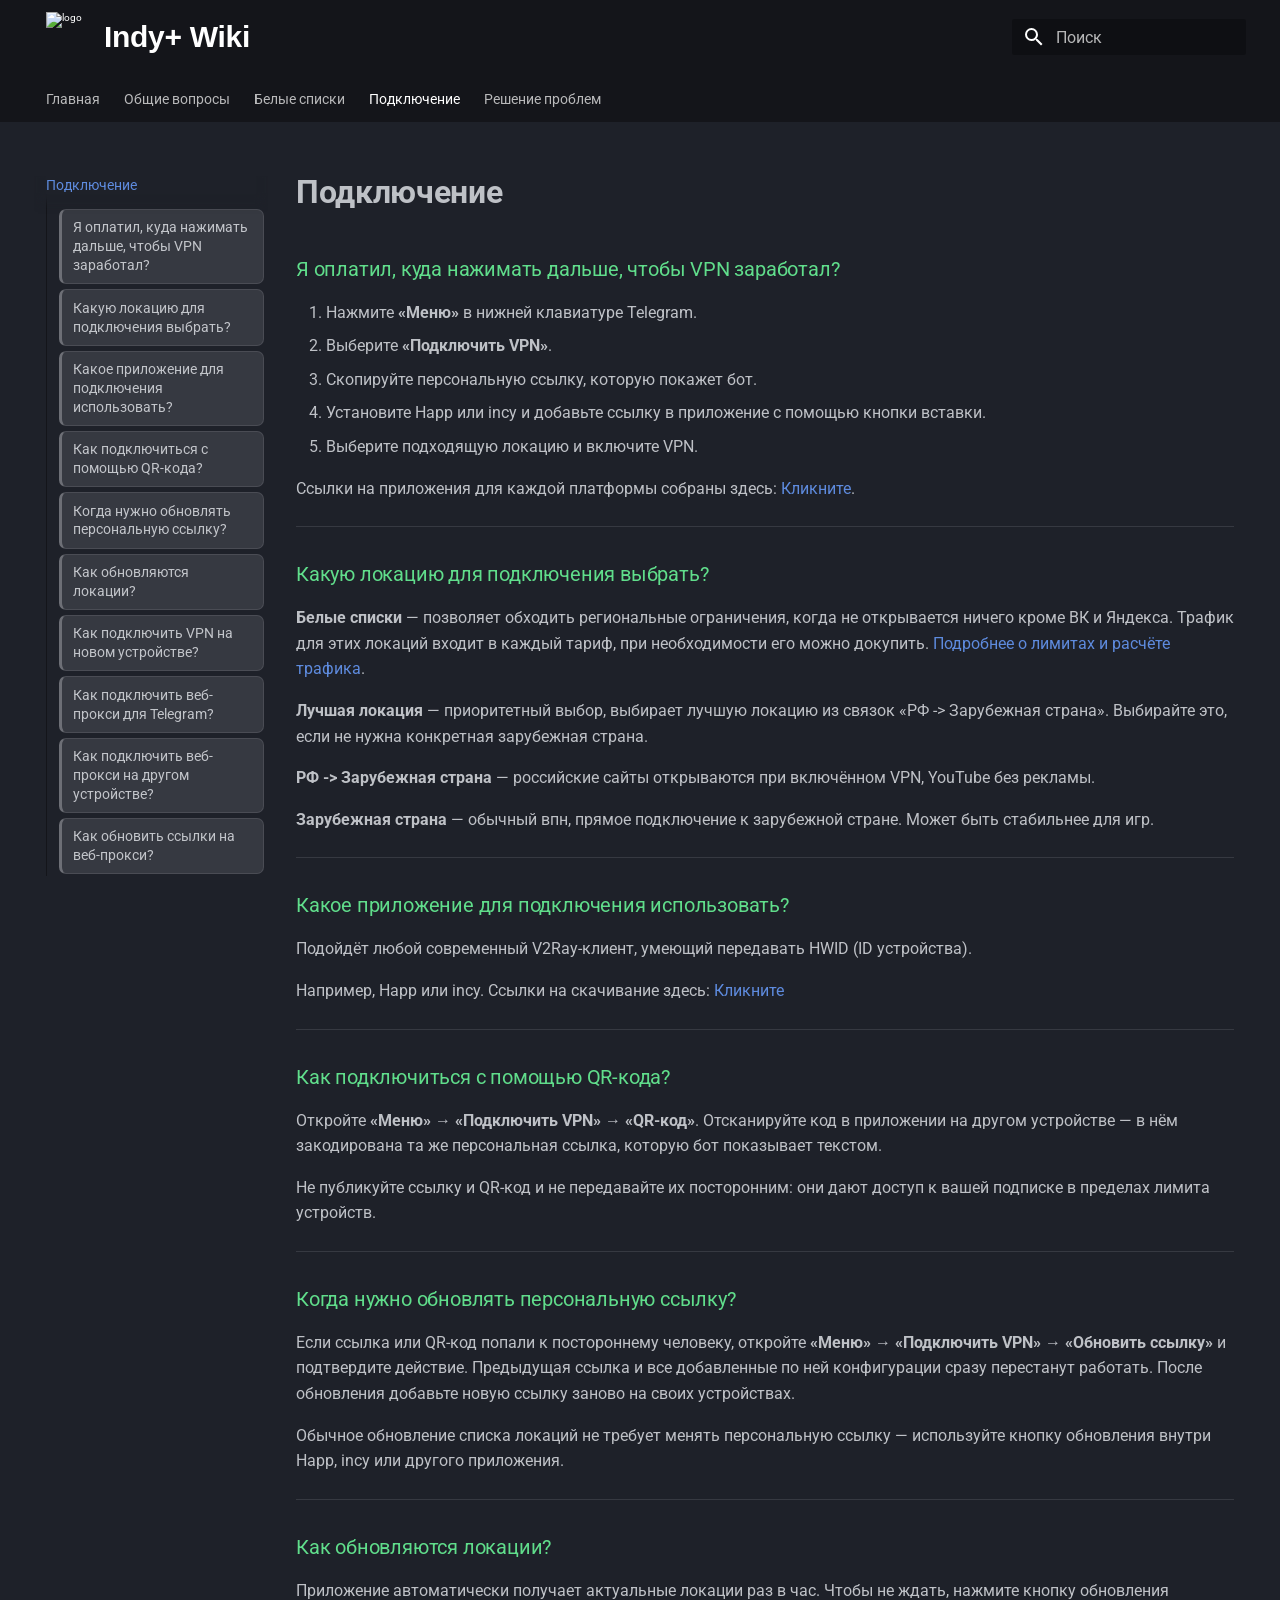
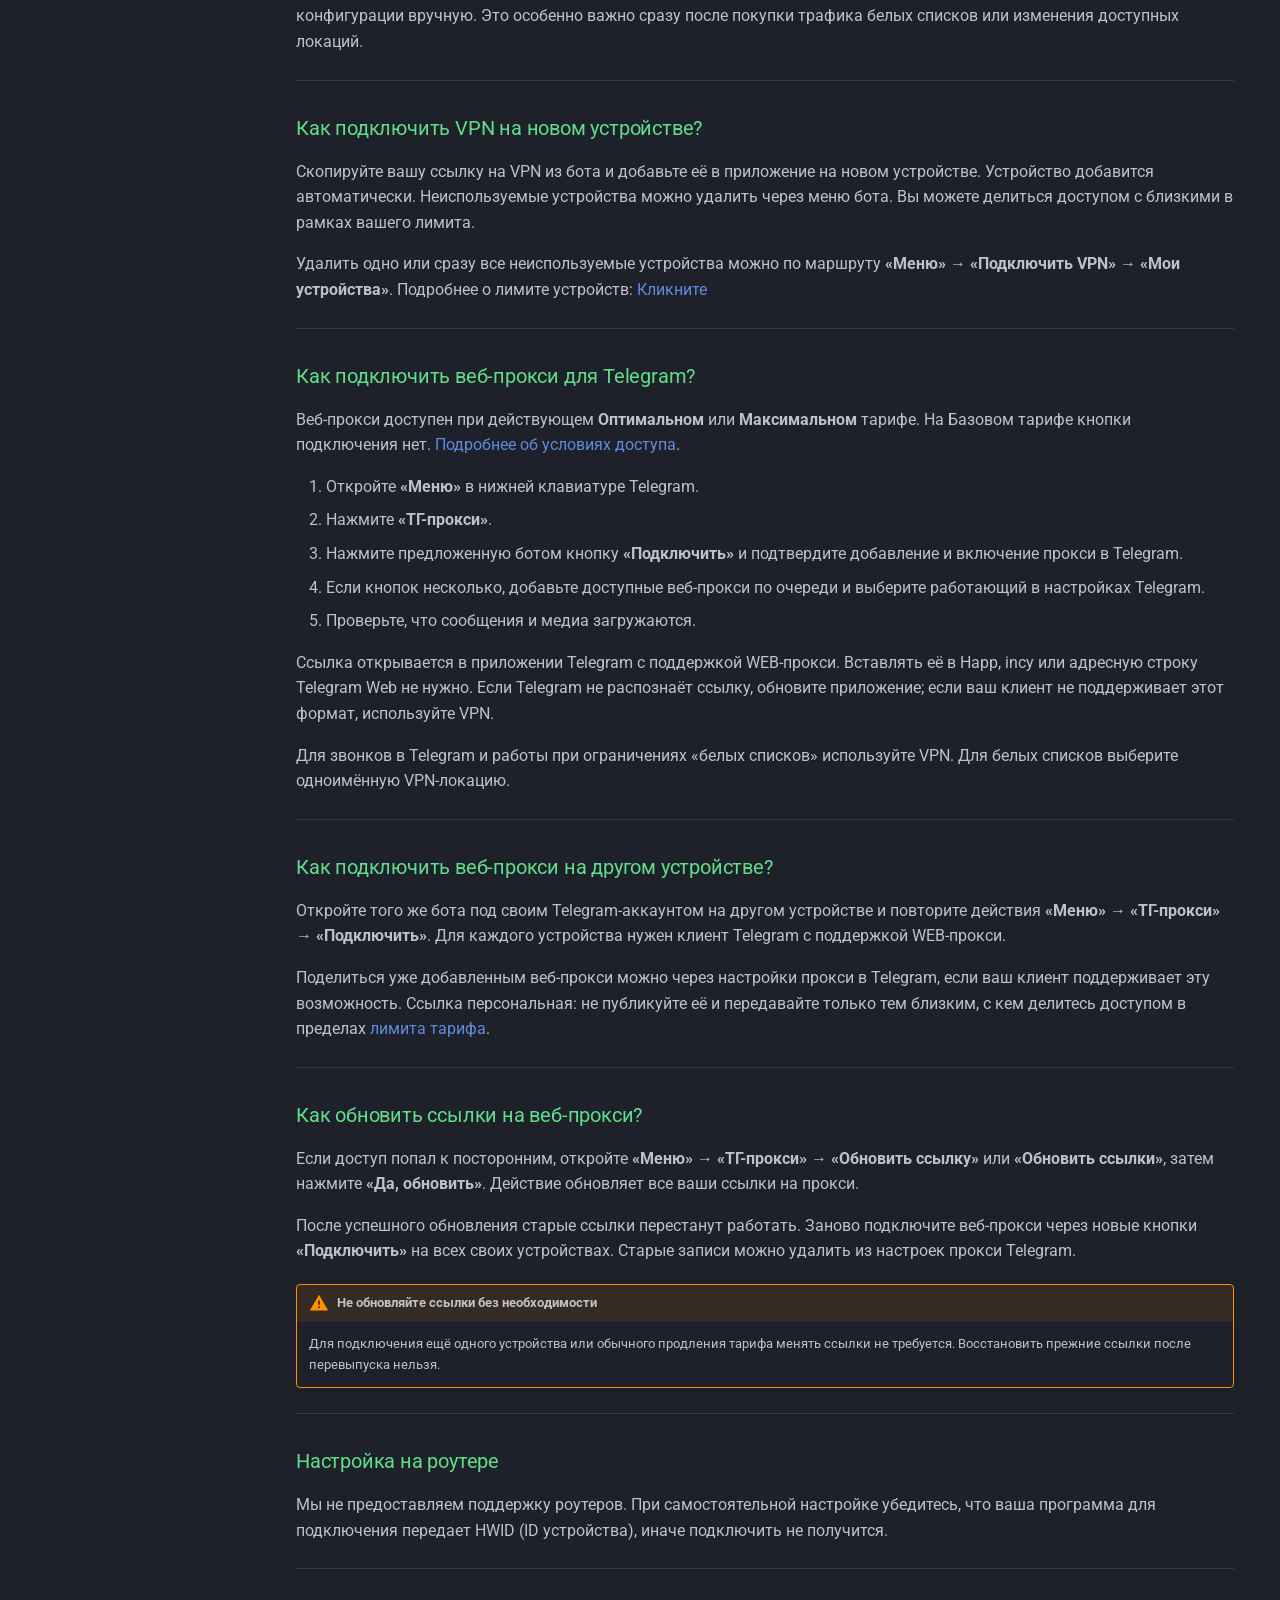
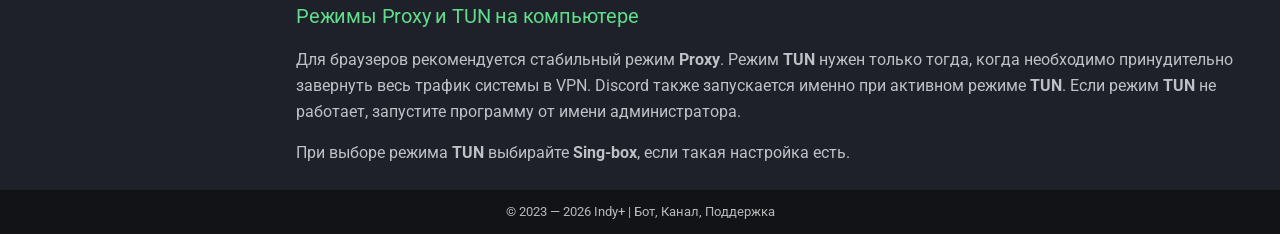
==== connection/index.html @ 73c5e860 "Deployed 74b7bd9 with MkDocs version: 1.6.1" ====
<!DOCTYPE html><html lang="ru" class="no-js"><head>
    
      <meta charset="utf-8">
      <meta name="viewport" content="width=device-width,initial-scale=1">
      
        <meta name="description" content="База знаний">
      
      
      
        <link rel="canonical" href="https://wiki.indy-plus.com/connection/">
      
      
        <link rel="prev" href="../whitelist/">
      
      
        <link rel="next" href="../troubleshooting/">
      
      
        
      
      
      <link rel="icon" href="https://cdn.jsdelivr.net/gh/IndyPlusService/assets@main/indy_logo.svg">
      <meta name="generator" content="mkdocs-1.6.1, mkdocs-material-9.7.7">
    
    
      
        <title>Подключение - Indy+ Wiki</title>
      
    
    
      <link rel="stylesheet" href="../assets/stylesheets/main.ec1eaa64.min.css">
      
        
        <link rel="stylesheet" href="../assets/stylesheets/palette.ab4e12ef.min.css">
      
      


    
    
      
    
    
      
        
        
        <link rel="preconnect" href="https://fonts.gstatic.com" crossorigin="">
        <link rel="stylesheet" href="https://fonts.googleapis.com/css?family=Roboto:300,300i,400,400i,700,700i%7CRoboto+Mono:400,400i,700,700i&amp;display=fallback">
        <style>:root{--md-text-font:"Roboto";--md-code-font:"Roboto Mono"}</style>
      
    
    
      <link rel="stylesheet" href="../stylesheets/extra.css">
    
    <script>__md_scope=new URL("..",location),__md_hash=e=>[...e].reduce(((e,_)=>(e<<5)-e+_.charCodeAt(0)),0),__md_get=(e,_=localStorage,t=__md_scope)=>JSON.parse(_.getItem(t.pathname+"."+e)),__md_set=(e,_,t=localStorage,a=__md_scope)=>{try{t.setItem(a.pathname+"."+e,JSON.stringify(_))}catch(e){}}</script>
    
      

    
    
  <link href="../assets/stylesheets/glightbox.min.css" rel="stylesheet"><script src="../assets/javascripts/glightbox.min.js"></script><style id="glightbox-style">
            html.glightbox-open { overflow: initial; height: 100%; }
            .gslide-title { margin-top: 0px; user-select: text; }
            .gslide-desc { color: #666; user-select: text; }
            .gslide-image img { background: white; }
            .gscrollbar-fixer { padding-right: 15px; }
            .gdesc-inner { font-size: 0.75rem; }
            body[data-md-color-scheme="slate"] .gdesc-inner { background: var(--md-default-bg-color); }
            body[data-md-color-scheme="slate"] .gslide-title { color: var(--md-default-fg-color); }
            body[data-md-color-scheme="slate"] .gslide-desc { color: var(--md-default-fg-color); }
        </style></head>
  
  
    
    
    
    
    
    <body dir="ltr" data-md-color-scheme="slate" data-md-color-primary="black" data-md-color-accent="deep-purple">
  
    
    <input class="md-toggle" data-md-toggle="drawer" type="checkbox" id="__drawer" autocomplete="off">
    <input class="md-toggle" data-md-toggle="search" type="checkbox" id="__search" autocomplete="off">
    <label class="md-overlay" for="__drawer"></label>
    <div data-md-component="skip">
      
        
        <a href="#_1" class="md-skip">
          Перейти к содержанию
        </a>
      
    </div>
    <div data-md-component="announce">
      
    </div>
    
    
      

<header class="md-header" data-md-component="header">
  <nav class="md-header__inner md-grid" aria-label="Верхний колонтитул">
    <a href=".." title="Indy+ Wiki" class="md-header__button md-logo" aria-label="Indy+ Wiki" data-md-component="logo">
      
  <img src="https://cdn.jsdelivr.net/gh/IndyPlusService/assets@main/indy_logo.svg" alt="logo">

    </a>
    <label class="md-header__button md-icon" for="__drawer">
      
      <svg xmlns="http://www.w3.org/2000/svg" viewBox="0 0 24 24"><path d="M3 6h18v2H3zm0 5h18v2H3zm0 5h18v2H3z"></path></svg>
    </label>
    <div class="md-header__title" data-md-component="header-title">
      <div class="md-header__ellipsis">
        <div class="md-header__topic">
          <span class="md-ellipsis">
            Indy+ Wiki
          </span>
        </div>
        <div class="md-header__topic" data-md-component="header-topic">
          <span class="md-ellipsis">
            
              Подключение
            
          </span>
        </div>
      </div>
    </div>
    
      
    
    
    
    
      
      
        <label class="md-header__button md-icon" for="__search">
          
          <svg xmlns="http://www.w3.org/2000/svg" viewBox="0 0 24 24"><path d="M9.5 3A6.5 6.5 0 0 1 16 9.5c0 1.61-.59 3.09-1.56 4.23l.27.27h.79l5 5-1.5 1.5-5-5v-.79l-.27-.27A6.52 6.52 0 0 1 9.5 16 6.5 6.5 0 0 1 3 9.5 6.5 6.5 0 0 1 9.5 3m0 2C7 5 5 7 5 9.5S7 14 9.5 14 14 12 14 9.5 12 5 9.5 5"></path></svg>
        </label>
        <div class="md-search" data-md-component="search" role="dialog">
  <label class="md-search__overlay" for="__search"></label>
  <div class="md-search__inner" role="search">
    <form class="md-search__form" name="search">
      <input type="text" class="md-search__input" name="query" aria-label="Поиск" placeholder="Поиск" autocapitalize="off" autocorrect="off" autocomplete="off" spellcheck="false" data-md-component="search-query" required="">
      <label class="md-search__icon md-icon" for="__search">
        
        <svg xmlns="http://www.w3.org/2000/svg" viewBox="0 0 24 24"><path d="M9.5 3A6.5 6.5 0 0 1 16 9.5c0 1.61-.59 3.09-1.56 4.23l.27.27h.79l5 5-1.5 1.5-5-5v-.79l-.27-.27A6.52 6.52 0 0 1 9.5 16 6.5 6.5 0 0 1 3 9.5 6.5 6.5 0 0 1 9.5 3m0 2C7 5 5 7 5 9.5S7 14 9.5 14 14 12 14 9.5 12 5 9.5 5"></path></svg>
        
        <svg xmlns="http://www.w3.org/2000/svg" viewBox="0 0 24 24"><path d="M20 11v2H8l5.5 5.5-1.42 1.42L4.16 12l7.92-7.92L13.5 5.5 8 11z"></path></svg>
      </label>
      <nav class="md-search__options" aria-label="Поиск">
        
        <button type="reset" class="md-search__icon md-icon" title="Очистить" aria-label="Очистить" tabindex="-1">
          
          <svg xmlns="http://www.w3.org/2000/svg" viewBox="0 0 24 24"><path d="M19 6.41 17.59 5 12 10.59 6.41 5 5 6.41 10.59 12 5 17.59 6.41 19 12 13.41 17.59 19 19 17.59 13.41 12z"></path></svg>
        </button>
      </nav>
      
        <div class="md-search__suggest" data-md-component="search-suggest"></div>
      
    </form>
    <div class="md-search__output">
      <div class="md-search__scrollwrap" tabindex="0" data-md-scrollfix="">
        <div class="md-search-result" data-md-component="search-result">
          <div class="md-search-result__meta">
            Инициализация поиска
          </div>
          <ol class="md-search-result__list" role="presentation"></ol>
        </div>
      </div>
    </div>
  </div>
</div>
      
    
    
  </nav>
  
</header>
    
    <div class="md-container" data-md-component="container">
      
      
        
          
            
<nav class="md-tabs" aria-label="Вкладки" data-md-component="tabs">
  <div class="md-grid">
    <ul class="md-tabs__list">
      
        
  
  
  
  
    <li class="md-tabs__item">
      <a href=".." class="md-tabs__link">
        
  
  
    
  
  Главная

      </a>
    </li>
  

      
        
  
  
  
  
    <li class="md-tabs__item">
      <a href="../general/" class="md-tabs__link">
        
  
  
    
  
  Общие вопросы

      </a>
    </li>
  

      
        
  
  
  
  
    <li class="md-tabs__item">
      <a href="../whitelist/" class="md-tabs__link">
        
  
  
    
  
  Белые списки

      </a>
    </li>
  

      
        
  
  
  
    
  
  
    <li class="md-tabs__item md-tabs__item--active">
      <a href="./" class="md-tabs__link">
        
  
  
    
  
  Подключение

      </a>
    </li>
  

      
        
  
  
  
  
    <li class="md-tabs__item">
      <a href="../troubleshooting/" class="md-tabs__link">
        
  
  
    
  
  Решение проблем

      </a>
    </li>
  

      
    </ul>
  </div>
</nav>
          
        
      
      <main class="md-main" data-md-component="main">
        <div class="md-main__inner md-grid">
          
            
              
              <div class="md-sidebar md-sidebar--primary" data-md-component="sidebar" data-md-type="navigation">
                <div class="md-sidebar__scrollwrap">
                  <div class="md-sidebar__inner">
                    


  


  

<nav class="md-nav md-nav--primary md-nav--lifted md-nav--integrated" aria-label="Навигация" data-md-level="0">
  <label class="md-nav__title" for="__drawer">
    <a href=".." title="Indy+ Wiki" class="md-nav__button md-logo" aria-label="Indy+ Wiki" data-md-component="logo">
      
  <img src="https://cdn.jsdelivr.net/gh/IndyPlusService/assets@main/indy_logo.svg" alt="logo">

    </a>
    Indy+ Wiki
  </label>
  
  <ul class="md-nav__list" data-md-scrollfix="">
    
      
      
  
  
  
  
    <li class="md-nav__item">
      <a href=".." class="md-nav__link">
        
  
  
  <span class="md-ellipsis">
    
  
    Главная
  

    
  </span>
  
  

      </a>
    </li>
  

    
      
      
  
  
  
  
    <li class="md-nav__item">
      <a href="../general/" class="md-nav__link">
        
  
  
  <span class="md-ellipsis">
    
  
    Общие вопросы
  

    
  </span>
  
  

      </a>
    </li>
  

    
      
      
  
  
  
  
    <li class="md-nav__item">
      <a href="../whitelist/" class="md-nav__link">
        
  
  
  <span class="md-ellipsis">
    
  
    Белые списки
  

    
  </span>
  
  

      </a>
    </li>
  

    
      
      
  
  
    
  
  
  
    <li class="md-nav__item md-nav__item--active">
      
      <input class="md-nav__toggle md-toggle" type="checkbox" id="__toc">
      
      
        
      
      
        <label class="md-nav__link md-nav__link--active" for="__toc">
          
  
  
  <span class="md-ellipsis">
    
  
    Подключение
  

    
  </span>
  
  

          <span class="md-nav__icon md-icon"></span>
        </label>
      
      <a href="./" class="md-nav__link md-nav__link--active">
        
  
  
  <span class="md-ellipsis">
    
  
    Подключение
  

    
  </span>
  
  

      </a>
      
        

<nav class="md-nav md-nav--secondary" aria-label="Содержание">
  
  
  
    
  
  
    <label class="md-nav__title" for="__toc">
      <span class="md-nav__icon md-icon"></span>
      Содержание
    </label>
    <ul class="md-nav__list" data-md-component="toc" data-md-scrollfix="">
      
        <li class="md-nav__item">
  <a href="#first-connection" class="md-nav__link">
    <span class="md-ellipsis">
      
        Я оплатил, куда нажимать дальше, чтобы VPN заработал?
      
    </span>
  </a>
  
</li>
      
        <li class="md-nav__item">
  <a href="#_2" class="md-nav__link">
    <span class="md-ellipsis">
      
        Какую локацию для подключения выбрать?
      
    </span>
  </a>
  
</li>
      
        <li class="md-nav__item">
  <a href="#_3" class="md-nav__link">
    <span class="md-ellipsis">
      
        Какое приложение для подключения использовать?
      
    </span>
  </a>
  
</li>
      
        <li class="md-nav__item">
  <a href="#qr-" class="md-nav__link">
    <span class="md-ellipsis">
      
        Как подключиться с помощью QR-кода?
      
    </span>
  </a>
  
</li>
      
        <li class="md-nav__item">
  <a href="#_4" class="md-nav__link">
    <span class="md-ellipsis">
      
        Когда нужно обновлять персональную ссылку?
      
    </span>
  </a>
  
</li>
      
        <li class="md-nav__item">
  <a href="#_5" class="md-nav__link">
    <span class="md-ellipsis">
      
        Как обновляются локации?
      
    </span>
  </a>
  
</li>
      
        <li class="md-nav__item">
  <a href="#vpn" class="md-nav__link">
    <span class="md-ellipsis">
      
        Как подключить VPN на новом устройстве?
      
    </span>
  </a>
  
</li>
      
        <li class="md-nav__item">
  <a href="#telegram-web-proxy" class="md-nav__link">
    <span class="md-ellipsis">
      
        Как подключить веб-прокси для Telegram?
      
    </span>
  </a>
  
</li>
      
        <li class="md-nav__item">
  <a href="#share-tg-proxy" class="md-nav__link">
    <span class="md-ellipsis">
      
        Как подключить веб-прокси на другом устройстве?
      
    </span>
  </a>
  
</li>
      
        <li class="md-nav__item">
  <a href="#web-proxy-link-update" class="md-nav__link">
    <span class="md-ellipsis">
      
        Как обновить ссылки на веб-прокси?
      
    </span>
  </a>
  
</li>
      
        <li class="md-nav__item">
  <a href="#_6" class="md-nav__link">
    <span class="md-ellipsis">
      
        Настройка на роутере
      
    </span>
  </a>
  
</li>
      
        <li class="md-nav__item">
  <a href="#proxy-tun" class="md-nav__link">
    <span class="md-ellipsis">
      
        Режимы Proxy и TUN на компьютере
      
    </span>
  </a>
  
</li>
      
    </ul>
  
</nav>
      
    </li>
  

    
      
      
  
  
  
  
    <li class="md-nav__item">
      <a href="../troubleshooting/" class="md-nav__link">
        
  
  
  <span class="md-ellipsis">
    
  
    Решение проблем
  

    
  </span>
  
  

      </a>
    </li>
  

    
  </ul>
</nav>
                  </div>
                </div>
              </div>
            
            
          
          
            <div class="md-content" data-md-component="content">
              
              <article class="md-content__inner md-typeset">
                
                  



<style>
  .md-typeset h3 {
      color: #60dd8b !important;
  }
</style>

<h1 id="_1">Подключение</h1>
<h3 id="first-connection">Я оплатил, куда нажимать дальше, чтобы VPN заработал?</h3>
<ol>
<li>Нажмите <strong>«Меню»</strong> в нижней клавиатуре Telegram.</li>
<li>Выберите <strong>«Подключить VPN»</strong>.</li>
<li>Скопируйте персональную ссылку, которую покажет бот.</li>
<li>Установите Happ или incy и добавьте ссылку в приложение с помощью кнопки вставки.</li>
<li>Выберите подходящую локацию и включите VPN.</li>
</ol>
<p>Ссылки на приложения для каждой платформы собраны здесь: <a href="../general/#apps">Кликните</a>.</p>
<hr>
<h3 id="_2">Какую локацию для подключения выбрать?</h3>
<p><strong>Белые списки</strong> — позволяет обходить региональные ограничения, когда не открывается ничего кроме ВК и Яндекса. Трафик для этих локаций входит в каждый тариф, при необходимости его можно докупить. <a href="../whitelist/">Подробнее о лимитах и расчёте трафика</a>.</p>
<p><strong>Лучшая локация</strong> — приоритетный выбор, выбирает лучшую локацию из связок «РФ -&gt; Зарубежная страна». Выбирайте это, если не нужна конкретная зарубежная страна.</p>
<p><strong>РФ -&gt; Зарубежная страна</strong> — российские сайты открываются при включённом VPN, YouTube без рекламы.</p>
<p><strong>Зарубежная страна</strong> — обычный впн, прямое подключение к зарубежной стране. Может быть стабильнее для игр.</p>
<hr>
<h3 id="_3">Какое приложение для подключения использовать?</h3>
<p>Подойдёт любой современный V2Ray-клиент, умеющий передавать HWID (ID устройства).</p>
<p>Например, Happ или incy. Ссылки на скачивание здесь: <a href="../general/#apps">Кликните</a></p>
<hr>
<h3 id="qr-">Как подключиться с помощью QR-кода?</h3>
<p>Откройте <strong>«Меню» → «Подключить VPN» → «QR-код»</strong>. Отсканируйте код в приложении на другом устройстве — в нём
закодирована та же персональная ссылка, которую бот показывает текстом.</p>
<p>Не публикуйте ссылку и QR-код и не передавайте их посторонним: они дают доступ к вашей подписке в пределах лимита
устройств.</p>
<hr>
<h3 id="_4">Когда нужно обновлять персональную ссылку?</h3>
<p>Если ссылка или QR-код попали к постороннему человеку, откройте <strong>«Меню» → «Подключить VPN» → «Обновить ссылку»</strong> и
подтвердите действие. Предыдущая ссылка и все добавленные по ней конфигурации сразу перестанут работать. После обновления
добавьте новую ссылку заново на своих устройствах.</p>
<p>Обычное обновление списка локаций не требует менять персональную ссылку — используйте кнопку обновления внутри Happ,
incy или другого приложения.</p>
<hr>
<h3 id="_5">Как обновляются локации?</h3>
<p>Приложение автоматически получает актуальные локации раз в час. Чтобы не ждать, нажмите кнопку обновления конфигурации
вручную. Это особенно важно сразу после покупки трафика белых списков или изменения доступных локаций.</p>
<hr>
<h3 id="vpn">Как подключить VPN на новом устройстве?</h3>
<p>Скопируйте вашу ссылку на VPN из бота и добавьте её в приложение на новом устройстве. Устройство добавится автоматически. Неиспользуемые устройства можно удалить через меню бота. Вы можете делиться доступом с близкими в рамках вашего лимита.</p>
<p>Удалить одно или сразу все неиспользуемые устройства можно по маршруту <strong>«Меню» → «Подключить VPN» →
«Мои устройства»</strong>. Подробнее о лимите устройств: <a href="../general/#limit-devices">Кликните</a></p>
<hr>
<h3 id="telegram-web-proxy">Как подключить веб-прокси для Telegram?</h3>
<p>Веб-прокси доступен при действующем <strong>Оптимальном</strong> или <strong>Максимальном</strong> тарифе. На Базовом тарифе кнопки подключения
нет. <a href="../general/#telegram-web-proxy">Подробнее об условиях доступа</a>.</p>
<ol>
<li>Откройте <strong>«Меню»</strong> в нижней клавиатуре Telegram.</li>
<li>Нажмите <strong>«ТГ-прокси»</strong>.</li>
<li>Нажмите предложенную ботом кнопку <strong>«Подключить»</strong> и подтвердите добавление и включение прокси в Telegram.</li>
<li>Если кнопок несколько, добавьте доступные веб-прокси по очереди и выберите работающий в настройках Telegram.</li>
<li>Проверьте, что сообщения и медиа загружаются.</li>
</ol>
<p>Ссылка открывается в приложении Telegram с поддержкой WEB-прокси. Вставлять её в Happ, incy или адресную строку
Telegram Web не нужно. Если Telegram не распознаёт ссылку, обновите приложение; если ваш клиент не поддерживает
этот формат, используйте VPN.</p>
<p>Для звонков в Telegram и работы при ограничениях «белых списков» используйте VPN. Для белых списков выберите
одноимённую VPN-локацию.</p>
<hr>
<h3 id="share-tg-proxy">Как подключить веб-прокси на другом устройстве?</h3>
<p>Откройте того же бота под своим Telegram-аккаунтом на другом устройстве и повторите действия
<strong>«Меню» → «ТГ-прокси» → «Подключить»</strong>. Для каждого устройства нужен клиент Telegram с поддержкой WEB-прокси.</p>
<p>Поделиться уже добавленным веб-прокси можно через настройки прокси в Telegram, если ваш клиент поддерживает эту
возможность. Ссылка персональная: не публикуйте её и передавайте только тем близким, с кем делитесь доступом
в пределах <a href="../general/#limit-devices">лимита тарифа</a>.</p>
<hr>
<h3 id="web-proxy-link-update">Как обновить ссылки на веб-прокси?</h3>
<p>Если доступ попал к посторонним, откройте <strong>«Меню» → «ТГ-прокси» → «Обновить ссылку»</strong> или <strong>«Обновить ссылки»</strong>,
затем нажмите <strong>«Да, обновить»</strong>. Действие обновляет все ваши ссылки на прокси.</p>
<p>После успешного обновления старые ссылки перестанут работать. Заново подключите веб-прокси через новые кнопки
<strong>«Подключить»</strong> на всех своих устройствах. Старые записи можно удалить из настроек прокси Telegram.</p>
<div class="admonition warning">
<p class="admonition-title">Не обновляйте ссылки без необходимости</p>
<p>Для подключения ещё одного устройства или обычного продления тарифа менять ссылки не требуется.
Восстановить прежние ссылки после перевыпуска нельзя.</p>
</div>
<hr>
<h3 id="_6">Настройка на роутере</h3>
<p>Мы не предоставляем поддержку роутеров. При самостоятельной настройке убедитесь, что ваша программа для подключения передает HWID (ID устройства), иначе подключить не получится.</p>
<hr>
<h3 id="proxy-tun">Режимы Proxy и TUN на компьютере</h3>
<p>Для браузеров рекомендуется стабильный режим <strong>Proxy</strong>. Режим <strong>TUN</strong> нужен только тогда, когда необходимо принудительно завернуть весь трафик системы в VPN. Discord также запускается именно при активном режиме <strong>TUN</strong>. Если режим <strong>TUN</strong> не работает, запустите программу от имени администратора. </p>
<p>При выборе режима <strong>TUN</strong> выбирайте <strong>Sing-box</strong>, если такая настройка есть.</p>












                
              </article>
            </div>
          
          
<script>var target=document.getElementById(location.hash.slice(1));target&&target.name&&(target.checked=target.name.startsWith("__tabbed_"))</script>
        </div>
        
      </main>
      
        <footer class="md-footer">
  
  <div class="md-footer-meta md-typeset">
    <div class="md-footer-meta__inner md-grid">
      <div class="md-copyright">
  
    <div class="md-copyright__highlight">
      © 2023 — 2026 Indy+ | <a href="https://t.me/IndyPlusBot" target="_blank">Бот</a>, <a href="https://t.me/IndyPlus" target="_blank">Канал</a>, <a href="https://t.me/IndyPlusManager" target="_blank">Поддержка</a>
    </div>
  
  
</div>
      
    </div>
  </div>
</footer>
      
    </div>
    <div class="md-dialog" data-md-component="dialog">
      <div class="md-dialog__inner md-typeset"></div>
    </div>
    
    
    
      
      
      <script id="__config" type="application/json">{"annotate": null, "base": "..", "features": ["navigation.tabs", "navigation.sections", "search.suggest", "search.highlight", "toc.integrate", "navigation.instant", "navigation.instant.prefetch"], "search": "../assets/javascripts/workers/search.2c215733.min.js", "tags": null, "translations": {"clipboard.copied": "\u0421\u043a\u043e\u043f\u0438\u0440\u043e\u0432\u0430\u043d\u043e \u0432 \u0431\u0443\u0444\u0435\u0440", "clipboard.copy": "\u041a\u043e\u043f\u0438\u0440\u043e\u0432\u0430\u0442\u044c \u0432 \u0431\u0443\u0444\u0435\u0440", "search.result.more.one": "\u0415\u0449\u0451 1 \u043d\u0430 \u044d\u0442\u043e\u0439 \u0441\u0442\u0440\u0430\u043d\u0438\u0446\u0435", "search.result.more.other": "\u0415\u0449\u0451 # \u043d\u0430 \u044d\u0442\u043e\u0439 \u0441\u0442\u0440\u0430\u043d\u0438\u0446\u0435", "search.result.none": "\u0421\u043e\u0432\u043f\u0430\u0434\u0435\u043d\u0438\u0439 \u043d\u0435 \u043d\u0430\u0439\u0434\u0435\u043d\u043e", "search.result.one": "\u041d\u0430\u0439\u0434\u0435\u043d\u043e 1 \u0441\u043e\u0432\u043f\u0430\u0434\u0435\u043d\u0438\u0435", "search.result.other": "\u041d\u0430\u0439\u0434\u0435\u043d\u043e \u0441\u043e\u0432\u043f\u0430\u0434\u0435\u043d\u0438\u0439: #", "search.result.placeholder": "\u041d\u0430\u0447\u043d\u0438\u0442\u0435 \u043f\u0435\u0447\u0430\u0442\u0430\u0442\u044c \u0434\u043b\u044f \u043f\u043e\u0438\u0441\u043a\u0430", "search.result.term.missing": "\u041e\u0442\u0441\u0443\u0442\u0441\u0442\u0432\u0443\u0435\u0442", "select.version": "\u0412\u044b\u0431\u0435\u0440\u0438\u0442\u0435 \u0432\u0435\u0440\u0441\u0438\u044e"}, "version": null}</script>
    
    
      <script src="../assets/javascripts/bundle.d7400e89.min.js"></script>
      
        <script src="../javascripts/extra.js"></script>
      
    
  
<script id="init-glightbox">const lightbox = GLightbox({"touchNavigation": true, "loop": false, "zoomable": true, "draggable": true, "openEffect": "zoom", "closeEffect": "zoom", "slideEffect": "slide"});
document$.subscribe(()=>{ lightbox.reload(); });
</script></body></html>
---- assets/stylesheets/main.ec1eaa64.min.css ----
@charset "UTF-8";html{-webkit-text-size-adjust:none;-moz-text-size-adjust:none;text-size-adjust:none;box-sizing:border-box}*,:after,:before{box-sizing:inherit}@media (prefers-reduced-motion){*,:after,:before{transition:none!important}}body{margin:0}a,button,input,label{-webkit-tap-highlight-color:transparent}a{color:inherit;text-decoration:none}hr{border:0;box-sizing:initial;display:block;height:.05rem;overflow:visible;padding:0}small{font-size:80%}sub,sup{line-height:1em}img{border-style:none}table{border-collapse:initial;border-spacing:0}td,th{font-weight:400;vertical-align:top}button{background:#0000;border:0;font-family:inherit;font-size:inherit;margin:0;padding:0}input{border:0;outline:none}:root{--md-primary-fg-color:#4051b5;--md-primary-fg-color--light:#5d6cc0;--md-primary-fg-color--dark:#303fa1;--md-primary-bg-color:#fff;--md-primary-bg-color--light:#ffffffb3;--md-accent-fg-color:#526cfe;--md-accent-fg-color--transparent:#526cfe1a;--md-accent-bg-color:#fff;--md-accent-bg-color--light:#ffffffb3}[data-md-color-scheme=default]{color-scheme:light}[data-md-color-scheme=default] img[src$="#gh-dark-mode-only"],[data-md-color-scheme=default] img[src$="#only-dark"]{display:none}:root,[data-md-color-scheme=default]{--md-hue:225deg;--md-default-fg-color:#000000de;--md-default-fg-color--light:#0000008a;--md-default-fg-color--lighter:#00000052;--md-default-fg-color--lightest:#00000012;--md-default-bg-color:#fff;--md-default-bg-color--light:#ffffffb3;--md-default-bg-color--lighter:#ffffff4d;--md-default-bg-color--lightest:#ffffff1f;--md-code-fg-color:#36464e;--md-code-bg-color:#f5f5f5;--md-code-bg-color--light:#f5f5f5b3;--md-code-bg-color--lighter:#f5f5f54d;--md-code-hl-color:#4287ff;--md-code-hl-color--light:#4287ff1a;--md-code-hl-number-color:#d52a2a;--md-code-hl-special-color:#db1457;--md-code-hl-function-color:#a846b9;--md-code-hl-constant-color:#6e59d9;--md-code-hl-keyword-color:#3f6ec6;--md-code-hl-string-color:#1c7d4d;--md-code-hl-name-color:var(--md-code-fg-color);--md-code-hl-operator-color:var(--md-default-fg-color--light);--md-code-hl-punctuation-color:var(--md-default-fg-color--light);--md-code-hl-comment-color:var(--md-default-fg-color--light);--md-code-hl-generic-color:var(--md-default-fg-color--light);--md-code-hl-variable-color:var(--md-default-fg-color--light);--md-typeset-color:var(--md-default-fg-color);--md-typeset-a-color:var(--md-primary-fg-color);--md-typeset-del-color:#f5503d26;--md-typeset-ins-color:#0bd57026;--md-typeset-kbd-color:#fafafa;--md-typeset-kbd-accent-color:#fff;--md-typeset-kbd-border-color:#b8b8b8;--md-typeset-mark-color:#ffff0080;--md-typeset-table-color:#0000001f;--md-typeset-table-color--light:rgba(0,0,0,.035);--md-admonition-fg-color:var(--md-default-fg-color);--md-admonition-bg-color:var(--md-default-bg-color);--md-warning-fg-color:#000000de;--md-warning-bg-color:#ff9;--md-footer-fg-color:#fff;--md-footer-fg-color--light:#ffffffb3;--md-footer-fg-color--lighter:#ffffff73;--md-footer-bg-color:#000000de;--md-footer-bg-color--dark:#00000052;--md-shadow-z1:0 0.2rem 0.5rem #0000000d,0 0 0.05rem #0000001a;--md-shadow-z2:0 0.2rem 0.5rem #0000001a,0 0 0.05rem #00000040;--md-shadow-z3:0 0.2rem 0.5rem #0003,0 0 0.05rem #00000059}.md-icon svg{fill:currentcolor;display:block;height:1.2rem;width:1.2rem}body{-webkit-font-smoothing:antialiased;-moz-osx-font-smoothing:grayscale;--md-text-font-family:var(--md-text-font,_),-apple-system,BlinkMacSystemFont,Helvetica,Arial,sans-serif;--md-code-font-family:var(--md-code-font,_),SFMono-Regular,Consolas,Menlo,monospace}aside,body,input{font-feature-settings:"kern","liga";color:var(--md-typeset-color);font-family:var(--md-text-font-family)}code,kbd,pre{font-feature-settings:"kern";font-family:var(--md-code-font-family)}:root{--md-typeset-table-sort-icon:url('data:image/svg+xml;charset=utf-8,<svg xmlns="http://www.w3.org/2000/svg" viewBox="0 0 24 24"><path d="m18 21-4-4h3V7h-3l4-4 4 4h-3v10h3M2 19v-2h10v2M2 13v-2h7v2M2 7V5h4v2z"/></svg>');--md-typeset-table-sort-icon--asc:url('data:image/svg+xml;charset=utf-8,<svg xmlns="http://www.w3.org/2000/svg" viewBox="0 0 24 24"><path d="M19 17h3l-4 4-4-4h3V3h2M2 17h10v2H2M6 5v2H2V5m0 6h7v2H2z"/></svg>');--md-typeset-table-sort-icon--desc:url('data:image/svg+xml;charset=utf-8,<svg xmlns="http://www.w3.org/2000/svg" viewBox="0 0 24 24"><path d="M19 7h3l-4-4-4 4h3v14h2M2 17h10v2H2M6 5v2H2V5m0 6h7v2H2z"/></svg>')}.md-typeset{-webkit-print-color-adjust:exact;color-adjust:exact;font-size:.8rem;line-height:1.6;overflow-wrap:break-word}@media print{.md-typeset{font-size:.68rem}}.md-typeset blockquote,.md-typeset dl,.md-typeset figure,.md-typeset ol,.md-typeset pre,.md-typeset ul{margin-bottom:1em;margin-top:1em}.md-typeset h1{color:var(--md-default-fg-color--light);font-size:2em;line-height:1.3;margin:0 0 1.25em}.md-typeset h1,.md-typeset h2{font-weight:300;letter-spacing:-.01em}.md-typeset h2{font-size:1.5625em;line-height:1.4;margin:1.6em 0 .64em}.md-typeset h3{font-size:1.25em;font-weight:400;letter-spacing:-.01em;line-height:1.5;margin:1.6em 0 .8em}.md-typeset h2+h3{margin-top:.8em}.md-typeset h4{font-weight:700;letter-spacing:-.01em;margin:1em 0}.md-typeset h5,.md-typeset h6{color:var(--md-default-fg-color--light);font-size:.8em;font-weight:700;letter-spacing:-.01em;margin:1.25em 0}.md-typeset h5{text-transform:uppercase}.md-typeset h5 code{text-transform:none}.md-typeset hr{border-bottom:.05rem solid var(--md-default-fg-color--lightest);display:flow-root;margin:1.5em 0}.md-typeset a{color:var(--md-typeset-a-color);word-break:break-word}.md-typeset a,.md-typeset a:before{transition:color 125ms}.md-typeset a:focus,.md-typeset a:hover{color:var(--md-accent-fg-color)}.md-typeset a:focus code,.md-typeset a:hover code{background-color:var(--md-accent-fg-color--transparent);color:var(--md-accent-fg-color)}.md-typeset a code{color:var(--md-typeset-a-color)}.md-typeset a.focus-visible{outline-color:var(--md-accent-fg-color);outline-offset:.2rem}.md-typeset code,.md-typeset kbd,.md-typeset pre{color:var(--md-code-fg-color);direction:ltr;font-variant-ligatures:none;transition:background-color 125ms}@media print{.md-typeset code,.md-typeset kbd,.md-typeset pre{white-space:pre-wrap}}.md-typeset code{background-color:var(--md-code-bg-color);border-radius:.1rem;-webkit-box-decoration-break:clone;box-decoration-break:clone;font-size:.85em;padding:0 .2941176471em;transition:color 125ms,background-color 125ms;word-break:break-word}.md-typeset code:not(.focus-visible){-webkit-tap-highlight-color:transparent;outline:none}.md-typeset pre{display:flow-root;line-height:1.4;position:relative}.md-typeset pre>code{-webkit-box-decoration-break:slice;box-decoration-break:slice;box-shadow:none;display:block;margin:0;outline-color:var(--md-accent-fg-color);overflow:auto;padding:.7720588235em 1.1764705882em;scrollbar-color:var(--md-default-fg-color--lighter) #0000;scrollbar-width:thin;touch-action:auto;word-break:normal}.md-typeset pre>code:hover{scrollbar-color:var(--md-accent-fg-color) #0000}.md-typeset pre>code::-webkit-scrollbar{height:.2rem;width:.2rem}.md-typeset pre>code::-webkit-scrollbar-thumb{background-color:var(--md-default-fg-color--lighter)}.md-typeset pre>code::-webkit-scrollbar-thumb:hover{background-color:var(--md-accent-fg-color)}.md-typeset kbd{background-color:var(--md-typeset-kbd-color);border-radius:.1rem;box-shadow:0 .1rem 0 .05rem var(--md-typeset-kbd-border-color),0 .1rem 0 var(--md-typeset-kbd-border-color),0 -.1rem .2rem var(--md-typeset-kbd-accent-color) inset;color:var(--md-default-fg-color);display:inline-block;font-size:.75em;padding:0 .6666666667em;vertical-align:text-top;word-break:break-word}.md-typeset mark{background-color:var(--md-typeset-mark-color);-webkit-box-decoration-break:clone;box-decoration-break:clone;color:inherit;word-break:break-word}.md-typeset abbr{cursor:help;text-decoration:none}.md-typeset [data-preview],.md-typeset abbr{border-bottom:.05rem dotted var(--md-default-fg-color--light)}.md-typeset small{opacity:.75}[dir=ltr] .md-typeset sub,[dir=ltr] .md-typeset sup{margin-left:.078125em}[dir=rtl] .md-typeset sub,[dir=rtl] .md-typeset sup{margin-right:.078125em}[dir=ltr] .md-typeset blockquote{padding-left:.6rem}[dir=rtl] .md-typeset blockquote{padding-right:.6rem}[dir=ltr] .md-typeset blockquote{border-left:.2rem solid var(--md-default-fg-color--lighter)}[dir=rtl] .md-typeset blockquote{border-right:.2rem solid var(--md-default-fg-color--lighter)}.md-typeset blockquote{color:var(--md-default-fg-color--light);margin-left:0;margin-right:0}.md-typeset ul{list-style-type:disc}.md-typeset ul[type]{list-style-type:revert-layer}[dir=ltr] .md-typeset ol,[dir=ltr] .md-typeset ul{margin-left:.625em}[dir=rtl] .md-typeset ol,[dir=rtl] .md-typeset ul{margin-right:.625em}.md-typeset ol,.md-typeset ul{padding:0}.md-typeset ol:not([hidden]),.md-typeset ul:not([hidden]){display:flow-root}.md-typeset ol ol,.md-typeset ul ol{list-style-type:lower-alpha}.md-typeset ol ol ol,.md-typeset ul ol ol{list-style-type:lower-roman}.md-typeset ol ol ol ol,.md-typeset ul ol ol ol{list-style-type:upper-alpha}.md-typeset ol ol ol ol ol,.md-typeset ul ol ol ol ol{list-style-type:upper-roman}.md-typeset ol[type],.md-typeset ul[type]{list-style-type:revert-layer}[dir=ltr] .md-typeset ol li,[dir=ltr] .md-typeset ul li{margin-left:1.25em}[dir=rtl] .md-typeset ol li,[dir=rtl] .md-typeset ul li{margin-right:1.25em}.md-typeset ol li,.md-typeset ul li{margin-bottom:.5em}.md-typeset ol li blockquote,.md-typeset ol li p,.md-typeset ul li blockquote,.md-typeset ul li p{margin:.5em 0}.md-typeset ol li:last-child,.md-typeset ul li:last-child{margin-bottom:0}[dir=ltr] .md-typeset ol li ol,[dir=ltr] .md-typeset ol li ul,[dir=ltr] .md-typeset ul li ol,[dir=ltr] .md-typeset ul li ul{margin-left:.625em}[dir=rtl] .md-typeset ol li ol,[dir=rtl] .md-typeset ol li ul,[dir=rtl] .md-typeset ul li ol,[dir=rtl] .md-typeset ul li ul{margin-right:.625em}.md-typeset ol li ol,.md-typeset ol li ul,.md-typeset ul li ol,.md-typeset ul li ul{margin-bottom:.5em;margin-top:.5em}[dir=ltr] .md-typeset dd{margin-left:1.875em}[dir=rtl] .md-typeset dd{margin-right:1.875em}.md-typeset dd{margin-bottom:1.5em;margin-top:1em}.md-typeset img,.md-typeset svg,.md-typeset video{height:auto;max-width:100%}.md-typeset img[align=left]{margin:1em 1em 1em 0}.md-typeset img[align=right]{margin:1em 0 1em 1em}.md-typeset img[align]:only-child{margin-top:0}.md-typeset figure{display:flow-root;margin:1em auto;max-width:100%;text-align:center;width:fit-content}.md-typeset figure img{display:block;margin:0 auto}.md-typeset figcaption{font-style:italic;margin:1em auto;max-width:24rem}.md-typeset iframe{max-width:100%}.md-typeset table:not([class]){background-color:var(--md-default-bg-color);border:.05rem solid var(--md-typeset-table-color);border-radius:.1rem;display:inline-block;font-size:.64rem;max-width:100%;overflow:auto;touch-action:auto}@media print{.md-typeset table:not([class]){display:table}}.md-typeset table:not([class])+*{margin-top:1.5em}.md-typeset table:not([class]) td>:first-child,.md-typeset table:not([class]) th>:first-child{margin-top:0}.md-typeset table:not([class]) td>:last-child,.md-typeset table:not([class]) th>:last-child{margin-bottom:0}.md-typeset table:not([class]) td:not([align]),.md-typeset table:not([class]) th:not([align]){text-align:left}[dir=rtl] .md-typeset table:not([class]) td:not([align]),[dir=rtl] .md-typeset table:not([class]) th:not([align]){text-align:right}.md-typeset table:not([class]) th{font-weight:700;min-width:5rem;padding:.9375em 1.25em;vertical-align:top}.md-typeset table:not([class]) td{border-top:.05rem solid var(--md-typeset-table-color);padding:.9375em 1.25em;vertical-align:top}.md-typeset table:not([class]) tbody tr{transition:background-color 125ms}.md-typeset table:not([class]) tbody tr:hover{background-color:var(--md-typeset-table-color--light);box-shadow:0 .05rem 0 var(--md-default-bg-color) inset}.md-typeset table:not([class]) a{word-break:normal}.md-typeset table th[role=columnheader]{cursor:pointer}[dir=ltr] .md-typeset table th[role=columnheader]:after{margin-left:.5em}[dir=rtl] .md-typeset table th[role=columnheader]:after{margin-right:.5em}.md-typeset table th[role=columnheader]:after{content:"";display:inline-block;height:1.2em;-webkit-mask-image:var(--md-typeset-table-sort-icon);mask-image:var(--md-typeset-table-sort-icon);-webkit-mask-repeat:no-repeat;mask-repeat:no-repeat;-webkit-mask-size:contain;mask-size:contain;transition:background-color 125ms;vertical-align:text-bottom;width:1.2em}.md-typeset table th[role=columnheader]:hover:after{background-color:var(--md-default-fg-color--lighter)}.md-typeset table th[role=columnheader][aria-sort=ascending]:after{background-color:var(--md-default-fg-color--light);-webkit-mask-image:var(--md-typeset-table-sort-icon--asc);mask-image:var(--md-typeset-table-sort-icon--asc)}.md-typeset table th[role=columnheader][aria-sort=descending]:after{background-color:var(--md-default-fg-color--light);-webkit-mask-image:var(--md-typeset-table-sort-icon--desc);mask-image:var(--md-typeset-table-sort-icon--desc)}.md-typeset__scrollwrap{margin:1em -.8rem;overflow-x:auto;touch-action:auto}.md-typeset__table{display:inline-block;margin-bottom:.5em;padding:0 .8rem}@media print{.md-typeset__table{display:block}}html .md-typeset__table table{display:table;margin:0;overflow:hidden;width:100%}@media screen and (max-width:44.984375em){.md-content__inner>pre{margin:1em -.8rem}.md-content__inner>pre code{border-radius:0}}.md-typeset .md-author{border-radius:100%;display:block;flex-shrink:0;height:1.6rem;overflow:hidden;position:relative;transition:color 125ms,transform 125ms;width:1.6rem}.md-typeset .md-author img{display:block}.md-typeset .md-author--more{background:var(--md-default-fg-color--lightest);color:var(--md-default-fg-color--lighter);font-size:.6rem;font-weight:700;line-height:1.6rem;text-align:center}.md-typeset .md-author--long{height:2.4rem;width:2.4rem}.md-typeset a.md-author{transform:scale(1)}.md-typeset a.md-author img{border-radius:100%;filter:grayscale(100%) opacity(75%);transition:filter 125ms}.md-typeset a.md-author:focus,.md-typeset a.md-author:hover{transform:scale(1.1);z-index:1}.md-typeset a.md-author:focus img,.md-typeset a.md-author:hover img{filter:grayscale(0)}.md-banner{background-color:var(--md-footer-bg-color);color:var(--md-footer-fg-color);overflow:auto}@media print{.md-banner{display:none}}.md-banner--warning{background-color:var(--md-warning-bg-color);color:var(--md-warning-fg-color)}.md-banner__inner{font-size:.7rem;margin:.6rem auto;padding:0 .8rem}[dir=ltr] .md-banner__button{float:right}[dir=rtl] .md-banner__button{float:left}.md-banner__button{color:inherit;cursor:pointer;transition:opacity .25s}.no-js .md-banner__button{display:none}.md-banner__button:hover{opacity:.7}html{font-size:125%;height:100%;overflow-x:hidden}@media screen and (min-width:100em){html{font-size:137.5%}}@media screen and (min-width:125em){html{font-size:150%}}body{background-color:var(--md-default-bg-color);display:flex;flex-direction:column;font-size:.5rem;min-height:100%;position:relative;width:100%}@media print{body{display:block}}@media screen and (max-width:59.984375em){body[data-md-scrolllock]{position:fixed}}.md-grid{margin-left:auto;margin-right:auto;max-width:61rem}.md-container{display:flex;flex-direction:column;flex-grow:1}@media print{.md-container{display:block}}.md-main{flex-grow:1}.md-main__inner{display:flex;height:100%;margin-top:1.5rem}.md-ellipsis{overflow:hidden;text-overflow:ellipsis}.md-toggle{display:none}.md-option{height:0;opacity:0;position:absolute;width:0}.md-option:checked+label:not([hidden]){display:block}.md-option.focus-visible+label{outline-color:var(--md-accent-fg-color);outline-style:auto}.md-skip{background-color:var(--md-default-fg-color);border-radius:.1rem;color:var(--md-default-bg-color);font-size:.64rem;margin:.5rem;opacity:0;outline-color:var(--md-accent-fg-color);padding:.3rem .5rem;position:fixed;transform:translateY(.4rem);z-index:-1}.md-skip:focus{opacity:1;transform:translateY(0);transition:transform .25s cubic-bezier(.4,0,.2,1),opacity 175ms 75ms;z-index:10}@page{margin:25mm}:root{--md-clipboard-icon:url('data:image/svg+xml;charset=utf-8,<svg xmlns="http://www.w3.org/2000/svg" viewBox="0 0 24 24"><path d="M19 21H8V7h11m0-2H8a2 2 0 0 0-2 2v14a2 2 0 0 0 2 2h11a2 2 0 0 0 2-2V7a2 2 0 0 0-2-2m-3-4H4a2 2 0 0 0-2 2v14h2V3h12z"/></svg>')}.md-clipboard{border-radius:.1rem;color:var(--md-default-fg-color--lightest);cursor:pointer;height:1.5em;outline-color:var(--md-accent-fg-color);outline-offset:.1rem;transition:color .25s;width:1.5em;z-index:1}@media print{.md-clipboard{display:none}}.md-clipboard:not(.focus-visible){-webkit-tap-highlight-color:transparent;outline:none}:hover>.md-clipboard{color:var(--md-default-fg-color--light)}.md-clipboard:focus,.md-clipboard:hover{color:var(--md-accent-fg-color)}.md-clipboard:after{background-color:currentcolor;content:"";display:block;height:1.125em;margin:0 auto;-webkit-mask-image:var(--md-clipboard-icon);mask-image:var(--md-clipboard-icon);-webkit-mask-position:center;mask-position:center;-webkit-mask-repeat:no-repeat;mask-repeat:no-repeat;-webkit-mask-size:contain;mask-size:contain;width:1.125em}.md-clipboard--inline{cursor:pointer}.md-clipboard--inline code{transition:color .25s,background-color .25s}.md-clipboard--inline:focus code,.md-clipboard--inline:hover code{background-color:var(--md-accent-fg-color--transparent);color:var(--md-accent-fg-color)}:root{--md-code-select-icon:url('data:image/svg+xml;charset=utf-8,<svg xmlns="http://www.w3.org/2000/svg" viewBox="0 0 24 24"><path d="M19 19h-4v2h4c1.1 0 2-.9 2-2v-4h-2m0-12h-4v2h4v4h2V5c0-1.1-.9-2-2-2M5 5h4V3H5c-1.1 0-2 .9-2 2v4h2m0 6H3v4c0 1.1.9 2 2 2h4v-2H5zm2-4h2v2H7zm4 0h2v2h-2zm4 0h2v2h-2zM7 7h2v2H7zm4 0h2v2h-2zm4 0h2v2h-2zm-8 8h2v2H7zm4 0h2v2h-2zm4 0h2v2h-2z"/></svg>');--md-code-copy-icon:url('data:image/svg+xml;charset=utf-8,<svg xmlns="http://www.w3.org/2000/svg" viewBox="0 0 24 24"><path d="M19 21H8V7h11m0-2H8a2 2 0 0 0-2 2v14a2 2 0 0 0 2 2h11a2 2 0 0 0 2-2V7a2 2 0 0 0-2-2m-3-4H4a2 2 0 0 0-2 2v14h2V3h12z"/></svg>')}.md-typeset .md-code__content{display:grid}.md-code__nav{background-color:var(--md-code-bg-color--lighter);border-radius:.1rem;display:flex;gap:.2rem;padding:.2rem;position:absolute;right:.25em;top:.25em;transition:background-color .25s;z-index:1}:hover>.md-code__nav{background-color:var(--md-code-bg-color--light)}.md-code__button{color:var(--md-default-fg-color--lightest);cursor:pointer;display:block;height:1.5em;outline-color:var(--md-accent-fg-color);outline-offset:.1rem;transition:color .25s;width:1.5em}:hover>*>.md-code__button{color:var(--md-default-fg-color--light)}.md-code__button.focus-visible,.md-code__button:hover{color:var(--md-accent-fg-color)}.md-code__button--active{color:var(--md-default-fg-color)!important}.md-code__button:after{background-color:currentcolor;content:"";display:block;height:1.125em;margin:0 auto;-webkit-mask-position:center;mask-position:center;-webkit-mask-repeat:no-repeat;mask-repeat:no-repeat;-webkit-mask-size:contain;mask-size:contain;width:1.125em}.md-code__button[data-md-type=select]:after{-webkit-mask-image:var(--md-code-select-icon);mask-image:var(--md-code-select-icon)}.md-code__button[data-md-type=copy]:after{-webkit-mask-image:var(--md-code-copy-icon);mask-image:var(--md-code-copy-icon)}@keyframes consent{0%{opacity:0;transform:translateY(100%)}to{opacity:1;transform:translateY(0)}}@keyframes overlay{0%{opacity:0}to{opacity:1}}.md-consent__overlay{animation:overlay .25s both;-webkit-backdrop-filter:blur(.1rem);backdrop-filter:blur(.1rem);background-color:#0000008a;height:100%;opacity:1;position:fixed;top:0;width:100%;z-index:5}.md-consent__inner{animation:consent .5s cubic-bezier(.1,.7,.1,1) both;background-color:var(--md-default-bg-color);border:0;border-radius:.1rem;bottom:0;box-shadow:0 0 .2rem #0000001a,0 .2rem .4rem #0003;max-height:100%;overflow:auto;padding:0;position:fixed;width:100%;z-index:5}.md-consent__form{padding:.8rem}.md-consent__settings{display:none;margin:1em 0}input:checked+.md-consent__settings{display:block}.md-consent__controls{margin-bottom:.8rem}.md-typeset .md-consent__controls .md-button{display:inline}@media screen and (max-width:44.984375em){.md-typeset .md-consent__controls .md-button{display:block;margin-top:.4rem;text-align:center;width:100%}}.md-consent label{cursor:pointer}.md-content{flex-grow:1;min-width:0}.md-content__inner{margin:0 .8rem 1.2rem;padding-top:.6rem}@media screen and (min-width:76.25em){[dir=ltr] .md-sidebar--primary:not([hidden])~.md-content>.md-content__inner{margin-left:1.2rem}[dir=ltr] .md-sidebar--secondary:not([hidden])~.md-content>.md-content__inner,[dir=rtl] .md-sidebar--primary:not([hidden])~.md-content>.md-content__inner{margin-right:1.2rem}[dir=rtl] .md-sidebar--secondary:not([hidden])~.md-content>.md-content__inner{margin-left:1.2rem}}.md-content__inner:before{content:"";display:block;height:.4rem}.md-content__inner>:last-child{margin-bottom:0}[dir=ltr] .md-content__button{float:right}[dir=rtl] .md-content__button{float:left}[dir=ltr] .md-content__button{margin-left:.4rem}[dir=rtl] .md-content__button{margin-right:.4rem}.md-content__button{margin:.4rem 0;padding:0}@media print{.md-content__button{display:none}}.md-typeset .md-content__button{color:var(--md-default-fg-color--lighter)}.md-content__button svg{display:inline;vertical-align:top}[dir=rtl] .md-content__button svg{transform:scaleX(-1)}[dir=ltr] .md-dialog{right:.8rem}[dir=rtl] .md-dialog{left:.8rem}.md-dialog{background-color:var(--md-default-fg-color);border-radius:.1rem;bottom:.8rem;box-shadow:var(--md-shadow-z3);min-width:11.1rem;opacity:0;padding:.4rem .6rem;pointer-events:none;position:fixed;transform:translateY(100%);transition:transform 0ms .4s,opacity .4s;z-index:4}@media print{.md-dialog{display:none}}.md-dialog--active{opacity:1;pointer-events:auto;transform:translateY(0);transition:transform .4s cubic-bezier(.075,.85,.175,1),opacity .4s}.md-dialog__inner{color:var(--md-default-bg-color);font-size:.7rem}.md-feedback{margin:2em 0 1em;text-align:center}.md-feedback fieldset{border:none;margin:0;padding:0}.md-feedback__title{font-weight:700;margin:1em auto}.md-feedback__inner{position:relative}.md-feedback__list{display:flex;flex-wrap:wrap;place-content:baseline center;position:relative}.md-feedback__list:hover .md-icon:not(:disabled){color:var(--md-default-fg-color--lighter)}:disabled .md-feedback__list{min-height:1.8rem}.md-feedback__icon{color:var(--md-default-fg-color--light);cursor:pointer;flex-shrink:0;margin:0 .1rem;transition:color 125ms}.md-feedback__icon:not(:disabled).md-icon:hover{color:var(--md-accent-fg-color)}.md-feedback__icon:disabled{color:var(--md-default-fg-color--lightest);pointer-events:none}.md-feedback__note{opacity:0;position:relative;transform:translateY(.4rem);transition:transform .4s cubic-bezier(.1,.7,.1,1),opacity .15s}.md-feedback__note>*{margin:0 auto;max-width:16rem}:disabled .md-feedback__note{opacity:1;transform:translateY(0)}@media print{.md-feedback{display:none}}.md-footer{background-color:var(--md-footer-bg-color);color:var(--md-footer-fg-color)}@media print{.md-footer{display:none}}.md-footer__inner{justify-content:space-between;overflow:auto;padding:.2rem}.md-footer__inner:not([hidden]){display:flex}.md-footer__link{align-items:end;display:flex;flex-grow:0.01;margin-bottom:.4rem;margin-top:1rem;max-width:100%;outline-color:var(--md-accent-fg-color);overflow:hidden;transition:opacity .25s}.md-footer__link:focus,.md-footer__link:hover{opacity:.7}[dir=rtl] .md-footer__link svg{transform:scaleX(-1)}@media screen and (max-width:44.984375em){.md-footer__link--prev{flex-shrink:0}.md-footer__link--prev .md-footer__title{display:none}}[dir=ltr] .md-footer__link--next{margin-left:auto}[dir=rtl] .md-footer__link--next{margin-right:auto}.md-footer__link--next{text-align:right}[dir=rtl] .md-footer__link--next{text-align:left}.md-footer__title{flex-grow:1;font-size:.9rem;margin-bottom:.7rem;max-width:calc(100% - 2.4rem);padding:0 1rem;white-space:nowrap}.md-footer__button{margin:.2rem;padding:.4rem}.md-footer__direction{font-size:.64rem;opacity:.7}.md-footer-meta{background-color:var(--md-footer-bg-color--dark)}.md-footer-meta__inner{display:flex;flex-wrap:wrap;justify-content:space-between;padding:.2rem}html .md-footer-meta.md-typeset a{color:var(--md-footer-fg-color--light)}html .md-footer-meta.md-typeset a:focus,html .md-footer-meta.md-typeset a:hover{color:var(--md-footer-fg-color)}.md-copyright{color:var(--md-footer-fg-color--lighter);font-size:.64rem;margin:auto .6rem;padding:.4rem 0;width:100%}@media screen and (min-width:45em){.md-copyright{width:auto}}.md-copyright__highlight{color:var(--md-footer-fg-color--light)}.md-social{display:inline-flex;gap:.2rem;margin:0 .4rem;padding:.2rem 0 .6rem}@media screen and (min-width:45em){.md-social{padding:.6rem 0}}.md-social__link{display:inline-block;height:1.6rem;text-align:center;width:1.6rem}.md-social__link:before{line-height:1.9}.md-social__link svg{fill:currentcolor;max-height:.8rem;vertical-align:-25%}.md-typeset .md-button{border:.1rem solid;border-radius:.1rem;color:var(--md-primary-fg-color);cursor:pointer;display:inline-block;font-weight:700;padding:.625em 2em;transition:color 125ms,background-color 125ms,border-color 125ms}.md-typeset .md-button--primary{background-color:var(--md-primary-fg-color);border-color:var(--md-primary-fg-color);color:var(--md-primary-bg-color)}.md-typeset .md-button:focus,.md-typeset .md-button:hover{background-color:var(--md-accent-fg-color);border-color:var(--md-accent-fg-color);color:var(--md-accent-bg-color)}[dir=ltr] .md-typeset .md-input{border-top-left-radius:.1rem}[dir=ltr] .md-typeset .md-input,[dir=rtl] .md-typeset .md-input{border-top-right-radius:.1rem}[dir=rtl] .md-typeset .md-input{border-top-left-radius:.1rem}.md-typeset .md-input{border-bottom:.1rem solid var(--md-default-fg-color--lighter);box-shadow:var(--md-shadow-z1);font-size:.8rem;height:1.8rem;padding:0 .6rem;transition:border .25s,box-shadow .25s}.md-typeset .md-input:focus,.md-typeset .md-input:hover{border-bottom-color:var(--md-accent-fg-color);box-shadow:var(--md-shadow-z2)}.md-typeset .md-input--stretch{width:100%}.md-header{background-color:var(--md-primary-fg-color);box-shadow:0 0 .2rem #0000,0 .2rem .4rem #0000;color:var(--md-primary-bg-color);display:block;left:0;position:sticky;right:0;top:0;z-index:4}@media print{.md-header{display:none}}.md-header[hidden]{transform:translateY(-100%);transition:transform .25s cubic-bezier(.8,0,.6,1),box-shadow .25s}.md-header--shadow{box-shadow:0 0 .2rem #0000001a,0 .2rem .4rem #0003;transition:transform .25s cubic-bezier(.1,.7,.1,1),box-shadow .25s}.md-header__inner{align-items:center;display:flex;padding:0 .2rem}.md-header__button{color:currentcolor;cursor:pointer;margin:.2rem;outline-color:var(--md-accent-fg-color);padding:.4rem;position:relative;transition:opacity .25s;vertical-align:middle;z-index:1}.md-header__button:hover{opacity:.7}.md-header__button:not([hidden]){display:inline-block}.md-header__button:not(.focus-visible){-webkit-tap-highlight-color:transparent;outline:none}.md-header__button.md-logo{margin:.2rem;padding:.4rem}@media screen and (max-width:76.234375em){.md-header__button.md-logo{display:none}}.md-header__button.md-logo img,.md-header__button.md-logo svg{fill:currentcolor;display:block;height:1.2rem;width:auto}@media screen and (min-width:60em){.md-header__button[for=__search]{display:none}}.no-js .md-header__button[for=__search]{display:none}[dir=rtl] .md-header__button[for=__search] svg{transform:scaleX(-1)}@media screen and (min-width:76.25em){.md-header__button[for=__drawer]{display:none}}.md-header__topic{display:flex;max-width:100%;position:absolute;transition:transform .4s cubic-bezier(.1,.7,.1,1),opacity .15s;white-space:nowrap}.md-header__topic+.md-header__topic{opacity:0;pointer-events:none;transform:translateX(1.25rem);transition:transform .4s cubic-bezier(1,.7,.1,.1),opacity .15s;z-index:-1}[dir=rtl] .md-header__topic+.md-header__topic{transform:translateX(-1.25rem)}.md-header__topic:first-child{font-weight:700}[dir=ltr] .md-header__title{margin-left:1rem;margin-right:.4rem}[dir=rtl] .md-header__title{margin-left:.4rem;margin-right:1rem}.md-header__title{flex-grow:1;font-size:.9rem;height:2.4rem;line-height:2.4rem}.md-header__title--active .md-header__topic{opacity:0;pointer-events:none;transform:translateX(-1.25rem);transition:transform .4s cubic-bezier(1,.7,.1,.1),opacity .15s;z-index:-1}[dir=rtl] .md-header__title--active .md-header__topic{transform:translateX(1.25rem)}.md-header__title--active .md-header__topic+.md-header__topic{opacity:1;pointer-events:auto;transform:translateX(0);transition:transform .4s cubic-bezier(.1,.7,.1,1),opacity .15s;z-index:0}.md-header__title>.md-header__ellipsis{height:100%;position:relative;width:100%}.md-header__option{display:flex;flex-shrink:0;max-width:100%;transition:max-width 0ms .25s,opacity .25s .25s;white-space:nowrap}[data-md-toggle=search]:checked~.md-header .md-header__option{max-width:0;opacity:0;transition:max-width 0ms,opacity 0ms}.md-header__option>input{bottom:0}.md-header__source{display:none}@media screen and (min-width:60em){[dir=ltr] .md-header__source{margin-left:1rem}[dir=rtl] .md-header__source{margin-right:1rem}.md-header__source{display:block;max-width:11.7rem;width:11.7rem}}@media screen and (min-width:76.25em){[dir=ltr] .md-header__source{margin-left:1.4rem}[dir=rtl] .md-header__source{margin-right:1.4rem}}.md-meta{color:var(--md-default-fg-color--light);font-size:.7rem;line-height:1.3}.md-meta__list{display:inline-flex;flex-wrap:wrap;list-style:none;margin:0;padding:0}.md-meta__item:not(:last-child):after{content:"·";margin-left:.2rem;margin-right:.2rem}.md-meta__link{color:var(--md-typeset-a-color)}.md-meta__link:focus,.md-meta__link:hover{color:var(--md-accent-fg-color)}.md-draft{background-color:#ff1744;border-radius:.125em;color:#fff;display:inline-block;font-weight:700;padding-left:.5714285714em;padding-right:.5714285714em}:root{--md-nav-icon--prev:url('data:image/svg+xml;charset=utf-8,<svg xmlns="http://www.w3.org/2000/svg" viewBox="0 0 24 24"><path d="M20 11v2H8l5.5 5.5-1.42 1.42L4.16 12l7.92-7.92L13.5 5.5 8 11z"/></svg>');--md-nav-icon--next:url('data:image/svg+xml;charset=utf-8,<svg xmlns="http://www.w3.org/2000/svg" viewBox="0 0 24 24"><path d="M8.59 16.58 13.17 12 8.59 7.41 10 6l6 6-6 6z"/></svg>');--md-toc-icon:url('data:image/svg+xml;charset=utf-8,<svg xmlns="http://www.w3.org/2000/svg" viewBox="0 0 24 24"><path d="M3 9h14V7H3zm0 4h14v-2H3zm0 4h14v-2H3zm16 0h2v-2h-2zm0-10v2h2V7zm0 6h2v-2h-2z"/></svg>')}.md-nav{font-size:.7rem;line-height:1.3}.md-nav__title{color:var(--md-default-fg-color--light);display:block;font-weight:700;overflow:hidden;padding:0 .6rem;text-overflow:ellipsis}.md-nav__title .md-nav__button{display:none}.md-nav__title .md-nav__button img{height:100%;width:auto}.md-nav__title .md-nav__button.md-logo img,.md-nav__title .md-nav__button.md-logo svg{fill:currentcolor;display:block;height:2.4rem;max-width:100%;object-fit:contain;width:auto}.md-nav__list{list-style:none;margin:0;padding:0}.md-nav__link{align-items:flex-start;display:flex;gap:.4rem;margin-top:.625em;scroll-snap-align:start;transition:color 125ms}.md-nav__link--passed,.md-nav__link--passed code{color:var(--md-default-fg-color--light)}.md-nav__item .md-nav__link--active,.md-nav__item .md-nav__link--active code{color:var(--md-typeset-a-color)}.md-nav__link .md-ellipsis{position:relative}.md-nav__link .md-ellipsis code{word-break:normal}[dir=ltr] .md-nav__link .md-icon:last-child{margin-left:auto}[dir=rtl] .md-nav__link .md-icon:last-child{margin-right:auto}.md-nav__link .md-typeset{font-size:.7rem;line-height:1.3}.md-nav__link svg{fill:currentcolor;flex-shrink:0;height:1.3em;position:relative}.md-nav__link[for]:focus,.md-nav__link[for]:hover,.md-nav__link[href]:focus,.md-nav__link[href]:hover{color:var(--md-accent-fg-color);cursor:pointer}.md-nav__link[for]:focus code,.md-nav__link[for]:hover code,.md-nav__link[href]:focus code,.md-nav__link[href]:hover code{background-color:var(--md-accent-fg-color--transparent);color:var(--md-accent-fg-color)}.md-nav__link.focus-visible{outline-color:var(--md-accent-fg-color);outline-offset:.2rem}.md-nav--primary .md-nav__link[for=__toc]{display:none}.md-nav--primary .md-nav__link[for=__toc] .md-icon:after{background-color:currentcolor;display:block;height:100%;-webkit-mask-image:var(--md-toc-icon);mask-image:var(--md-toc-icon);width:100%}.md-nav--primary .md-nav__link[for=__toc]~.md-nav{display:none}.md-nav__container>.md-nav__link{margin-top:0}.md-nav__container>.md-nav__link:first-child{flex-grow:1;min-width:0}.md-nav__icon{flex-shrink:0}.md-nav__source{display:none}@media screen and (max-width:76.234375em){.md-nav--primary,.md-nav--primary .md-nav{background-color:var(--md-default-bg-color);display:flex;flex-direction:column;height:100%;left:0;position:absolute;right:0;top:0;z-index:1}.md-nav--primary .md-nav__item,.md-nav--primary .md-nav__title{font-size:.8rem;line-height:1.5}.md-nav--primary .md-nav__title{background-color:var(--md-default-fg-color--lightest);color:var(--md-default-fg-color--light);cursor:pointer;height:5.6rem;line-height:2.4rem;padding:3rem .8rem .2rem;position:relative;white-space:nowrap}[dir=ltr] .md-nav--primary .md-nav__title .md-nav__icon{left:.4rem}[dir=rtl] .md-nav--primary .md-nav__title .md-nav__icon{right:.4rem}.md-nav--primary .md-nav__title .md-nav__icon{display:block;height:1.2rem;margin:.2rem;position:absolute;top:.4rem;width:1.2rem}.md-nav--primary .md-nav__title .md-nav__icon:after{background-color:currentcolor;content:"";display:block;height:100%;-webkit-mask-image:var(--md-nav-icon--prev);mask-image:var(--md-nav-icon--prev);-webkit-mask-position:center;mask-position:center;-webkit-mask-repeat:no-repeat;mask-repeat:no-repeat;-webkit-mask-size:contain;mask-size:contain;width:100%}.md-nav--primary .md-nav__title~.md-nav__list{background-color:var(--md-default-bg-color);box-shadow:0 .05rem 0 var(--md-default-fg-color--lightest) inset;overflow-y:auto;scroll-snap-type:y mandatory;touch-action:pan-y}.md-nav--primary .md-nav__title~.md-nav__list>:first-child{border-top:0}.md-nav--primary .md-nav__title[for=__drawer]{background-color:var(--md-primary-fg-color);color:var(--md-primary-bg-color);font-weight:700}.md-nav--primary .md-nav__title .md-logo{display:block;left:.2rem;margin:.2rem;padding:.4rem;position:absolute;right:.2rem;top:.2rem}.md-nav--primary .md-nav__list{flex:1}.md-nav--primary .md-nav__item{border-top:.05rem solid var(--md-default-fg-color--lightest)}.md-nav--primary .md-nav__item--active>.md-nav__link{color:var(--md-typeset-a-color)}.md-nav--primary .md-nav__item--active>.md-nav__link:focus,.md-nav--primary .md-nav__item--active>.md-nav__link:hover{color:var(--md-accent-fg-color)}.md-nav--primary .md-nav__link{margin-top:0;padding:.6rem .8rem}.md-nav--primary .md-nav__link svg{margin-top:.1em}.md-nav--primary .md-nav__link>.md-nav__link{padding:0}[dir=ltr] .md-nav--primary .md-nav__link .md-nav__icon{margin-right:-.2rem}[dir=rtl] .md-nav--primary .md-nav__link .md-nav__icon{margin-left:-.2rem}.md-nav--primary .md-nav__link .md-nav__icon{font-size:1.2rem;height:1.2rem;width:1.2rem}.md-nav--primary .md-nav__link .md-nav__icon:after{background-color:currentcolor;content:"";display:block;height:100%;-webkit-mask-image:var(--md-nav-icon--next);mask-image:var(--md-nav-icon--next);-webkit-mask-position:center;mask-position:center;-webkit-mask-repeat:no-repeat;mask-repeat:no-repeat;-webkit-mask-size:contain;mask-size:contain;width:100%}[dir=rtl] .md-nav--primary .md-nav__icon:after{transform:scale(-1)}.md-nav--primary .md-nav--secondary .md-nav{background-color:initial;position:static}[dir=ltr] .md-nav--primary .md-nav--secondary .md-nav .md-nav__link{padding-left:1.4rem}[dir=rtl] .md-nav--primary .md-nav--secondary .md-nav .md-nav__link{padding-right:1.4rem}[dir=ltr] .md-nav--primary .md-nav--secondary .md-nav .md-nav .md-nav__link{padding-left:2rem}[dir=rtl] .md-nav--primary .md-nav--secondary .md-nav .md-nav .md-nav__link{padding-right:2rem}[dir=ltr] .md-nav--primary .md-nav--secondary .md-nav .md-nav .md-nav .md-nav__link{padding-left:2.6rem}[dir=rtl] .md-nav--primary .md-nav--secondary .md-nav .md-nav .md-nav .md-nav__link{padding-right:2.6rem}[dir=ltr] .md-nav--primary .md-nav--secondary .md-nav .md-nav .md-nav .md-nav .md-nav__link{padding-left:3.2rem}[dir=rtl] .md-nav--primary .md-nav--secondary .md-nav .md-nav .md-nav .md-nav .md-nav__link{padding-right:3.2rem}.md-nav--secondary{background-color:initial}.md-nav__toggle~.md-nav{display:flex;opacity:0;transform:translateX(100%);transition:transform .25s cubic-bezier(.8,0,.6,1),opacity 125ms 50ms}[dir=rtl] .md-nav__toggle~.md-nav{transform:translateX(-100%)}.md-nav__toggle:checked~.md-nav{opacity:1;transform:translateX(0);transition:transform .25s cubic-bezier(.4,0,.2,1),opacity 125ms 125ms}.md-nav__toggle:checked~.md-nav>.md-nav__list{backface-visibility:hidden}}@media screen and (max-width:59.984375em){.md-nav--primary .md-nav__link[for=__toc]{display:flex}.md-nav--primary .md-nav__link[for=__toc] .md-icon:after{content:""}.md-nav--primary .md-nav__link[for=__toc]+.md-nav__link{display:none}.md-nav--primary .md-nav__link[for=__toc]~.md-nav{display:flex}.md-nav__source{background-color:var(--md-primary-fg-color--dark);color:var(--md-primary-bg-color);display:block;padding:0 .2rem}}@media screen and (min-width:60em) and (max-width:76.234375em){.md-nav--integrated .md-nav__link[for=__toc]{display:flex}.md-nav--integrated .md-nav__link[for=__toc] .md-icon:after{content:""}.md-nav--integrated .md-nav__link[for=__toc]+.md-nav__link{display:none}.md-nav--integrated .md-nav__link[for=__toc]~.md-nav{display:flex}}@media screen and (min-width:60em){.md-nav{margin-bottom:-.4rem}.md-nav--secondary .md-nav__title{background:var(--md-default-bg-color);box-shadow:0 0 .4rem .4rem var(--md-default-bg-color);position:sticky;top:0;z-index:1}.md-nav--secondary .md-nav__title[for=__toc]{scroll-snap-align:start}.md-nav--secondary .md-nav__title .md-nav__icon{display:none}[dir=ltr] .md-nav--secondary .md-nav__list{padding-left:.6rem}[dir=rtl] .md-nav--secondary .md-nav__list{padding-right:.6rem}.md-nav--secondary .md-nav__list{padding-bottom:.4rem}[dir=ltr] .md-nav--secondary .md-nav__item>.md-nav__link{margin-right:.4rem}[dir=rtl] .md-nav--secondary .md-nav__item>.md-nav__link{margin-left:.4rem}}@media screen and (min-width:76.25em){.md-nav{margin-bottom:-.4rem;transition:max-height .25s cubic-bezier(.86,0,.07,1)}.md-nav--primary .md-nav__title{background:var(--md-default-bg-color);box-shadow:0 0 .4rem .4rem var(--md-default-bg-color);position:sticky;top:0;z-index:1}.md-nav--primary .md-nav__title[for=__drawer]{scroll-snap-align:start}.md-nav--primary .md-nav__title .md-nav__icon{display:none}[dir=ltr] .md-nav--primary .md-nav__list{padding-left:.6rem}[dir=rtl] .md-nav--primary .md-nav__list{padding-right:.6rem}.md-nav--primary .md-nav__list{padding-bottom:.4rem}[dir=ltr] .md-nav--primary .md-nav__item>.md-nav__link{margin-right:.4rem}[dir=rtl] .md-nav--primary .md-nav__item>.md-nav__link{margin-left:.4rem}.md-nav__toggle~.md-nav{display:grid;grid-template-rows:minmax(.4rem,0fr);opacity:0;transition:grid-template-rows .25s cubic-bezier(.86,0,.07,1),opacity .25s,visibility 0ms .25s;visibility:collapse}.md-nav__toggle~.md-nav>.md-nav__list{overflow:hidden}.md-nav__toggle.md-toggle--indeterminate~.md-nav,.md-nav__toggle:checked~.md-nav{grid-template-rows:minmax(.4rem,1fr);opacity:1;transition:grid-template-rows .25s cubic-bezier(.86,0,.07,1),opacity .15s .1s,visibility 0ms;visibility:visible}.md-nav__toggle.md-toggle--indeterminate~.md-nav{transition:none}.md-nav__item--nested>.md-nav>.md-nav__title{display:none}.md-nav__item--section{display:block;margin:1.25em 0}.md-nav__item--section:last-child{margin-bottom:0}.md-nav__item--section>.md-nav__link{font-weight:700}.md-nav__item--section>.md-nav__link[for]{color:var(--md-default-fg-color--light)}.md-nav__item--section>.md-nav__link:not(.md-nav__container){pointer-events:none}.md-nav__item--section>.md-nav__link .md-icon,.md-nav__item--section>.md-nav__link>[for]{display:none}[dir=ltr] .md-nav__item--section>.md-nav{margin-left:-.6rem}[dir=rtl] .md-nav__item--section>.md-nav{margin-right:-.6rem}.md-nav__item--section>.md-nav{display:block;opacity:1;visibility:visible}.md-nav__item--section>.md-nav>.md-nav__list>.md-nav__item{padding:0}.md-nav__icon{border-radius:100%;height:.9rem;transition:background-color .25s;width:.9rem}.md-nav__icon:hover{background-color:var(--md-accent-fg-color--transparent)}.md-nav__icon:after{background-color:currentcolor;border-radius:100%;content:"";display:inline-block;height:100%;-webkit-mask-image:var(--md-nav-icon--next);mask-image:var(--md-nav-icon--next);-webkit-mask-position:center;mask-position:center;-webkit-mask-repeat:no-repeat;mask-repeat:no-repeat;-webkit-mask-size:contain;mask-size:contain;transition:transform .25s;vertical-align:-.1rem;width:100%}[dir=rtl] .md-nav__icon:after{transform:rotate(180deg)}.md-nav__item--nested .md-nav__toggle:checked~.md-nav__link .md-nav__icon:after,.md-nav__item--nested .md-toggle--indeterminate~.md-nav__link .md-nav__icon:after{transform:rotate(90deg)}.md-nav--lifted>.md-nav__list>.md-nav__item,.md-nav--lifted>.md-nav__title{display:none}.md-nav--lifted>.md-nav__list>.md-nav__item--active{display:block}.md-nav--lifted>.md-nav__list>.md-nav__item--active>.md-nav__link{background:var(--md-default-bg-color);box-shadow:0 0 .4rem .4rem var(--md-default-bg-color);margin-top:0;position:sticky;top:0;z-index:1}.md-nav--lifted>.md-nav__list>.md-nav__item--active>.md-nav__link:not(.md-nav__container){pointer-events:none}.md-nav--lifted>.md-nav__list>.md-nav__item--active.md-nav__item--section{margin:0}[dir=ltr] .md-nav--lifted>.md-nav__list>.md-nav__item>.md-nav:not(.md-nav--secondary){margin-left:-.6rem}[dir=rtl] .md-nav--lifted>.md-nav__list>.md-nav__item>.md-nav:not(.md-nav--secondary){margin-right:-.6rem}.md-nav--lifted>.md-nav__list>.md-nav__item>[for]{color:var(--md-default-fg-color--light)}.md-nav--lifted .md-nav[data-md-level="1"]{grid-template-rows:minmax(.4rem,1fr);opacity:1;visibility:visible}[dir=ltr] .md-nav--integrated>.md-nav__list>.md-nav__item--active .md-nav--secondary{border-left:.05rem solid var(--md-primary-fg-color)}[dir=rtl] .md-nav--integrated>.md-nav__list>.md-nav__item--active .md-nav--secondary{border-right:.05rem solid var(--md-primary-fg-color)}.md-nav--integrated>.md-nav__list>.md-nav__item--active .md-nav--secondary{display:block;margin-bottom:1.25em;opacity:1;visibility:visible}.md-nav--integrated>.md-nav__list>.md-nav__item--active .md-nav--secondary>.md-nav__list{overflow:visible;padding-bottom:0}.md-nav--integrated>.md-nav__list>.md-nav__item--active .md-nav--secondary>.md-nav__title{display:none}}.md-pagination{font-size:.8rem;font-weight:700;gap:.4rem}.md-pagination,.md-pagination>*{align-items:center;display:flex;justify-content:center}.md-pagination>*{border-radius:.2rem;height:1.8rem;min-width:1.8rem;text-align:center}.md-pagination__current{background-color:var(--md-default-fg-color--lightest);color:var(--md-default-fg-color--light)}.md-pagination__link{transition:color 125ms,background-color 125ms}.md-pagination__link:focus,.md-pagination__link:hover{background-color:var(--md-accent-fg-color--transparent);color:var(--md-accent-fg-color)}.md-pagination__link:focus svg,.md-pagination__link:hover svg{color:var(--md-accent-fg-color)}.md-pagination__link.focus-visible{outline-color:var(--md-accent-fg-color);outline-offset:.2rem}.md-pagination__link svg{fill:currentcolor;color:var(--md-default-fg-color--lighter);display:block;max-height:100%;width:1.2rem}:root{--md-path-icon:url('data:image/svg+xml;charset=utf-8,<svg xmlns="http://www.w3.org/2000/svg" viewBox="0 0 24 24"><path d="M8.59 16.58 13.17 12 8.59 7.41 10 6l6 6-6 6z"/></svg>')}.md-path{font-size:.7rem;margin:0 .8rem;overflow:auto;padding-top:1.2rem}.md-path:not([hidden]){display:block}@media screen and (min-width:76.25em){.md-path{margin:0 1.2rem}}.md-path__list{align-items:center;display:flex;gap:.2rem;list-style:none;margin:0;padding:0}.md-path__item:not(:first-child){display:inline-flex;gap:.2rem;white-space:nowrap}.md-path__item:not(:first-child):before{background-color:var(--md-default-fg-color--lighter);content:"";display:inline;height:.8rem;-webkit-mask-image:var(--md-path-icon);mask-image:var(--md-path-icon);width:.8rem}.md-path__link{align-items:center;color:var(--md-default-fg-color--light);display:flex}.md-path__link:focus,.md-path__link:hover{color:var(--md-accent-fg-color)}:root{--md-post-pin-icon:url('data:image/svg+xml;charset=utf-8,<svg xmlns="http://www.w3.org/2000/svg" viewBox="0 0 24 24"><path d="M16 12V4h1V2H7v2h1v8l-2 2v2h5.2v6h1.6v-6H18v-2z"/></svg>')}.md-post__back{border-bottom:.05rem solid var(--md-default-fg-color--lightest);margin-bottom:1.2rem;padding-bottom:1.2rem}@media screen and (max-width:76.234375em){.md-post__back{display:none}}[dir=rtl] .md-post__back svg{transform:scaleX(-1)}.md-post__authors{display:flex;flex-direction:column;gap:.6rem;margin:0 .6rem 1.2rem}.md-post .md-post__meta a{transition:color 125ms}.md-post .md-post__meta a:focus,.md-post .md-post__meta a:hover{color:var(--md-accent-fg-color)}.md-post__title{color:var(--md-default-fg-color--light);font-weight:700}.md-post--excerpt{margin-bottom:3.2rem}.md-post--excerpt .md-post__header{align-items:center;display:flex;gap:.6rem;min-height:1.6rem}.md-post--excerpt .md-post__authors{align-items:center;display:inline-flex;flex-direction:row;gap:.2rem;margin:0;min-height:2.4rem}[dir=ltr] .md-post--excerpt .md-post__meta .md-meta__list{margin-right:.4rem}[dir=rtl] .md-post--excerpt .md-post__meta .md-meta__list{margin-left:.4rem}.md-post--excerpt .md-post__content>:first-child{--md-scroll-margin:6rem;margin-top:0}.md-post>.md-nav--secondary{margin:1em 0}.md-pin{background:var(--md-default-fg-color--lightest);border-radius:1rem;margin-top:-.05rem;padding:.2rem}.md-pin:after{background-color:currentcolor;content:"";display:block;height:.6rem;margin:0 auto;-webkit-mask-image:var(--md-post-pin-icon);mask-image:var(--md-post-pin-icon);-webkit-mask-position:center;mask-position:center;-webkit-mask-repeat:no-repeat;mask-repeat:no-repeat;-webkit-mask-size:contain;mask-size:contain;width:.6rem}.md-profile{align-items:center;display:flex;font-size:.7rem;gap:.6rem;line-height:1.4;width:100%}.md-profile__description{flex-grow:1}.md-content--post{display:flex}@media screen and (max-width:76.234375em){.md-content--post{flex-flow:column-reverse}}.md-content--post>.md-content__inner{flex-grow:1;min-width:0}@media screen and (min-width:76.25em){[dir=ltr] .md-content--post>.md-content__inner{margin-left:1.2rem}[dir=rtl] .md-content--post>.md-content__inner{margin-right:1.2rem}}@media screen and (max-width:76.234375em){.md-sidebar.md-sidebar--post{padding:0;position:static;width:100%}.md-sidebar.md-sidebar--post .md-sidebar__scrollwrap{overflow:visible}.md-sidebar.md-sidebar--post .md-sidebar__inner{padding:0}.md-sidebar.md-sidebar--post .md-post__meta{margin-left:.6rem;margin-right:.6rem}.md-sidebar.md-sidebar--post .md-nav__item{border:none;display:inline}.md-sidebar.md-sidebar--post .md-nav__list{display:inline-flex;flex-wrap:wrap;gap:.6rem;padding-bottom:.6rem;padding-top:.6rem}.md-sidebar.md-sidebar--post .md-nav__link{padding:0}.md-sidebar.md-sidebar--post .md-nav{height:auto;margin-bottom:0;position:static}}:root{--md-progress-value:0;--md-progress-delay:400ms}.md-progress{background:var(--md-primary-bg-color);height:.075rem;opacity:min(clamp(0,var(--md-progress-value),1),clamp(0,100 - var(--md-progress-value),1));position:fixed;top:0;transform:scaleX(calc(var(--md-progress-value)*1%));transform-origin:left;transition:transform .5s cubic-bezier(.19,1,.22,1),opacity .25s var(--md-progress-delay);width:100%;z-index:4}:root{--md-search-result-icon:url('data:image/svg+xml;charset=utf-8,<svg xmlns="http://www.w3.org/2000/svg" viewBox="0 0 24 24"><path d="M14 2H6a2 2 0 0 0-2 2v16a2 2 0 0 0 2 2h7c-.41-.25-.8-.56-1.14-.9-.33-.33-.61-.7-.86-1.1H6V4h7v5h5v1.18c.71.16 1.39.43 2 .82V8zm6.31 16.9c1.33-2.11.69-4.9-1.4-6.22-2.11-1.33-4.91-.68-6.22 1.4-1.34 2.11-.69 4.89 1.4 6.22 1.46.93 3.32.93 4.79.02L22 23.39 23.39 22zm-3.81.1a2.5 2.5 0 0 1-2.5-2.5 2.5 2.5 0 0 1 2.5-2.5 2.5 2.5 0 0 1 2.5 2.5 2.5 2.5 0 0 1-2.5 2.5"/></svg>')}.md-search{position:relative}@media screen and (min-width:60em){.md-search{padding:.2rem 0}}.no-js .md-search{display:none}.md-search__overlay{opacity:0;z-index:1}@media screen and (max-width:59.984375em){[dir=ltr] .md-search__overlay{left:-2.2rem}[dir=rtl] .md-search__overlay{right:-2.2rem}.md-search__overlay{background-color:var(--md-default-bg-color);border-radius:1rem;height:2rem;overflow:hidden;pointer-events:none;position:absolute;top:-1rem;transform-origin:center;transition:transform .3s .1s,opacity .2s .2s;width:2rem}[data-md-toggle=search]:checked~.md-header .md-search__overlay{opacity:1;transition:transform .4s,opacity .1s}}@media screen and (min-width:60em){[dir=ltr] .md-search__overlay{left:0}[dir=rtl] .md-search__overlay{right:0}.md-search__overlay{background-color:#0000008a;cursor:pointer;height:0;position:fixed;top:0;transition:width 0ms .25s,height 0ms .25s,opacity .25s;width:0}[data-md-toggle=search]:checked~.md-header .md-search__overlay{height:200vh;opacity:1;transition:width 0ms,height 0ms,opacity .25s;width:100%}}@media screen and (max-width:29.984375em){[data-md-toggle=search]:checked~.md-header .md-search__overlay{transform:scale(45)}}@media screen and (min-width:30em) and (max-width:44.984375em){[data-md-toggle=search]:checked~.md-header .md-search__overlay{transform:scale(60)}}@media screen and (min-width:45em) and (max-width:59.984375em){[data-md-toggle=search]:checked~.md-header .md-search__overlay{transform:scale(75)}}.md-search__inner{backface-visibility:hidden}@media screen and (max-width:59.984375em){[dir=ltr] .md-search__inner{left:0}[dir=rtl] .md-search__inner{right:0}.md-search__inner{height:0;opacity:0;overflow:hidden;position:fixed;top:0;transform:translateX(5%);transition:width 0ms .3s,height 0ms .3s,transform .15s cubic-bezier(.4,0,.2,1) .15s,opacity .15s .15s;width:0;z-index:2}[dir=rtl] .md-search__inner{transform:translateX(-5%)}[data-md-toggle=search]:checked~.md-header .md-search__inner{height:100%;opacity:1;transform:translateX(0);transition:width 0ms 0ms,height 0ms 0ms,transform .15s cubic-bezier(.1,.7,.1,1) .15s,opacity .15s .15s;width:100%}}@media screen and (min-width:60em){[dir=ltr] .md-search__inner{float:right}[dir=rtl] .md-search__inner{float:left}.md-search__inner{padding:.1rem 0;position:relative;transition:width .25s cubic-bezier(.1,.7,.1,1);width:11.7rem}}@media screen and (min-width:60em) and (max-width:76.234375em){[data-md-toggle=search]:checked~.md-header .md-search__inner{width:23.4rem}}@media screen and (min-width:76.25em){[data-md-toggle=search]:checked~.md-header .md-search__inner{width:34.4rem}}.md-search__form{background-color:var(--md-default-bg-color);box-shadow:0 0 .6rem #0000;height:2.4rem;position:relative;transition:color .25s,background-color .25s;z-index:2}@media screen and (min-width:60em){.md-search__form{background-color:#00000042;border-radius:.1rem;height:1.8rem}.md-search__form:hover{background-color:#ffffff1f}}[data-md-toggle=search]:checked~.md-header .md-search__form{background-color:var(--md-default-bg-color);border-radius:.1rem .1rem 0 0;box-shadow:0 0 .6rem #00000012;color:var(--md-default-fg-color)}[dir=ltr] .md-search__input{padding-left:3.6rem;padding-right:2.2rem}[dir=rtl] .md-search__input{padding-left:2.2rem;padding-right:3.6rem}.md-search__input{background:#0000;font-size:.9rem;height:100%;position:relative;text-overflow:ellipsis;width:100%;z-index:2}.md-search__input::placeholder{transition:color .25s}.md-search__input::placeholder,.md-search__input~.md-search__icon{color:var(--md-default-fg-color--light)}.md-search__input::-ms-clear{display:none}@media screen and (max-width:59.984375em){.md-search__input{font-size:.9rem;height:2.4rem;width:100%}}@media screen and (min-width:60em){[dir=ltr] .md-search__input{padding-left:2.2rem}[dir=rtl] .md-search__input{padding-right:2.2rem}.md-search__input{color:inherit;font-size:.8rem}.md-search__input::placeholder{color:var(--md-primary-bg-color--light)}.md-search__input+.md-search__icon{color:var(--md-primary-bg-color)}[data-md-toggle=search]:checked~.md-header .md-search__input{text-overflow:clip}[data-md-toggle=search]:checked~.md-header .md-search__input+.md-search__icon{color:var(--md-default-fg-color--light)}[data-md-toggle=search]:checked~.md-header .md-search__input::placeholder{color:#0000}}.md-search__icon{cursor:pointer;display:inline-block;height:1.2rem;transition:color .25s,opacity .25s;width:1.2rem}.md-search__icon:hover{opacity:.7}[dir=ltr] .md-search__icon[for=__search]{left:.5rem}[dir=rtl] .md-search__icon[for=__search]{right:.5rem}.md-search__icon[for=__search]{position:absolute;top:.3rem;z-index:2}[dir=rtl] .md-search__icon[for=__search] svg{transform:scaleX(-1)}@media screen and (max-width:59.984375em){[dir=ltr] .md-search__icon[for=__search]{left:.8rem}[dir=rtl] .md-search__icon[for=__search]{right:.8rem}.md-search__icon[for=__search]{top:.6rem}.md-search__icon[for=__search] svg:first-child{display:none}}@media screen and (min-width:60em){.md-search__icon[for=__search]{pointer-events:none}.md-search__icon[for=__search] svg:last-child{display:none}}[dir=ltr] .md-search__options{right:.5rem}[dir=rtl] .md-search__options{left:.5rem}.md-search__options{pointer-events:none;position:absolute;top:.3rem;z-index:2}@media screen and (max-width:59.984375em){[dir=ltr] .md-search__options{right:.8rem}[dir=rtl] .md-search__options{left:.8rem}.md-search__options{top:.6rem}}[dir=ltr] .md-search__options>.md-icon{margin-left:.2rem}[dir=rtl] .md-search__options>.md-icon{margin-right:.2rem}.md-search__options>.md-icon{color:var(--md-default-fg-color--light);opacity:0;transform:scale(.75);transition:transform .15s cubic-bezier(.1,.7,.1,1),opacity .15s}.md-search__options>.md-icon:not(.focus-visible){-webkit-tap-highlight-color:transparent;outline:none}[data-md-toggle=search]:checked~.md-header .md-search__input:valid~.md-search__options>.md-icon{opacity:1;pointer-events:auto;transform:scale(1)}[data-md-toggle=search]:checked~.md-header .md-search__input:valid~.md-search__options>.md-icon:hover{opacity:.7}[dir=ltr] .md-search__suggest{padding-left:3.6rem;padding-right:2.2rem}[dir=rtl] .md-search__suggest{padding-left:2.2rem;padding-right:3.6rem}.md-search__suggest{align-items:center;color:var(--md-default-fg-color--lighter);display:flex;font-size:.9rem;height:100%;opacity:0;position:absolute;top:0;transition:opacity 50ms;white-space:pre;width:100%}@media screen and (min-width:60em){[dir=ltr] .md-search__suggest{padding-left:2.2rem}[dir=rtl] .md-search__suggest{padding-right:2.2rem}.md-search__suggest{font-size:.8rem}}[data-md-toggle=search]:checked~.md-header .md-search__suggest{opacity:1;transition:opacity .3s .1s}[dir=ltr] .md-search__output{border-bottom-left-radius:.1rem}[dir=ltr] .md-search__output,[dir=rtl] .md-search__output{border-bottom-right-radius:.1rem}[dir=rtl] .md-search__output{border-bottom-left-radius:.1rem}.md-search__output{overflow:hidden;position:absolute;width:100%;z-index:1}@media screen and (max-width:59.984375em){.md-search__output{bottom:0;top:2.4rem}}@media screen and (min-width:60em){.md-search__output{opacity:0;top:1.9rem;transition:opacity .4s}[data-md-toggle=search]:checked~.md-header .md-search__output{box-shadow:var(--md-shadow-z3);opacity:1}}.md-search__scrollwrap{backface-visibility:hidden;background-color:var(--md-default-bg-color);height:100%;overflow-y:auto;touch-action:pan-y}@media (-webkit-max-device-pixel-ratio:1),(max-resolution:1dppx){.md-search__scrollwrap{transform:translateZ(0)}}@media screen and (min-width:60em) and (max-width:76.234375em){.md-search__scrollwrap{width:23.4rem}}@media screen and (min-width:76.25em){.md-search__scrollwrap{width:34.4rem}}@media screen and (min-width:60em){.md-search__scrollwrap{max-height:0;scrollbar-color:var(--md-default-fg-color--lighter) #0000;scrollbar-width:thin}[data-md-toggle=search]:checked~.md-header .md-search__scrollwrap{max-height:75vh}.md-search__scrollwrap:hover{scrollbar-color:var(--md-accent-fg-color) #0000}.md-search__scrollwrap::-webkit-scrollbar{height:.2rem;width:.2rem}.md-search__scrollwrap::-webkit-scrollbar-thumb{background-color:var(--md-default-fg-color--lighter)}.md-search__scrollwrap::-webkit-scrollbar-thumb:hover{background-color:var(--md-accent-fg-color)}}.md-search-result{color:var(--md-default-fg-color);word-break:break-word}.md-search-result__meta{background-color:var(--md-default-fg-color--lightest);color:var(--md-default-fg-color--light);font-size:.64rem;line-height:1.8rem;padding:0 .8rem;scroll-snap-align:start}@media screen and (min-width:60em){[dir=ltr] .md-search-result__meta{padding-left:2.2rem}[dir=rtl] .md-search-result__meta{padding-right:2.2rem}}.md-search-result__list{list-style:none;margin:0;padding:0;-webkit-user-select:none;user-select:none}.md-search-result__item{box-shadow:0 -.05rem var(--md-default-fg-color--lightest)}.md-search-result__item:first-child{box-shadow:none}.md-search-result__link{display:block;outline:none;scroll-snap-align:start;transition:background-color .25s}.md-search-result__link:focus,.md-search-result__link:hover{background-color:var(--md-accent-fg-color--transparent)}.md-search-result__link:last-child p:last-child{margin-bottom:.6rem}.md-search-result__more>summary{cursor:pointer;display:block;outline:none;position:sticky;scroll-snap-align:start;top:0;z-index:1}.md-search-result__more>summary::marker{display:none}.md-search-result__more>summary::-webkit-details-marker{display:none}.md-search-result__more>summary>div{color:var(--md-typeset-a-color);font-size:.64rem;padding:.75em .8rem;transition:color .25s,background-color .25s}@media screen and (min-width:60em){[dir=ltr] .md-search-result__more>summary>div{padding-left:2.2rem}[dir=rtl] .md-search-result__more>summary>div{padding-right:2.2rem}}.md-search-result__more>summary:focus>div,.md-search-result__more>summary:hover>div{background-color:var(--md-accent-fg-color--transparent);color:var(--md-accent-fg-color)}.md-search-result__more[open]>summary{background-color:var(--md-default-bg-color)}.md-search-result__article{overflow:hidden;padding:0 .8rem;position:relative}@media screen and (min-width:60em){[dir=ltr] .md-search-result__article{padding-left:2.2rem}[dir=rtl] .md-search-result__article{padding-right:2.2rem}}[dir=ltr] .md-search-result__icon{left:0}[dir=rtl] .md-search-result__icon{right:0}.md-search-result__icon{color:var(--md-default-fg-color--light);height:1.2rem;margin:.5rem;position:absolute;width:1.2rem}@media screen and (max-width:59.984375em){.md-search-result__icon{display:none}}.md-search-result__icon:after{background-color:currentcolor;content:"";display:inline-block;height:100%;-webkit-mask-image:var(--md-search-result-icon);mask-image:var(--md-search-result-icon);-webkit-mask-position:center;mask-position:center;-webkit-mask-repeat:no-repeat;mask-repeat:no-repeat;-webkit-mask-size:contain;mask-size:contain;width:100%}[dir=rtl] .md-search-result__icon:after{transform:scaleX(-1)}.md-search-result .md-typeset{color:var(--md-default-fg-color--light);font-size:.64rem;line-height:1.6}.md-search-result .md-typeset h1{color:var(--md-default-fg-color);font-size:.8rem;font-weight:400;line-height:1.4;margin:.55rem 0}.md-search-result .md-typeset h1 mark{text-decoration:none}.md-search-result .md-typeset h2{color:var(--md-default-fg-color);font-size:.64rem;font-weight:700;line-height:1.6;margin:.5em 0}.md-search-result .md-typeset h2 mark{text-decoration:none}.md-search-result__terms{color:var(--md-default-fg-color);display:block;font-size:.64rem;font-style:italic;margin:.5em 0}.md-search-result mark{background-color:initial;color:var(--md-accent-fg-color);text-decoration:underline}.md-select{position:relative;z-index:1}.md-select__inner{background-color:var(--md-default-bg-color);border-radius:.1rem;box-shadow:var(--md-shadow-z2);color:var(--md-default-fg-color);left:50%;margin-top:.2rem;max-height:0;opacity:0;position:absolute;top:calc(100% - .2rem);transform:translate3d(-50%,.3rem,0);transition:transform .25s 375ms,opacity .25s .25s,max-height 0ms .5s}.md-select:focus-within .md-select__inner,.md-select:hover .md-select__inner{max-height:10rem;opacity:1;transform:translate3d(-50%,0,0);transition:transform .25s cubic-bezier(.1,.7,.1,1),opacity .25s,max-height 0ms}.md-select__inner:after{border-bottom:.2rem solid #0000;border-bottom-color:var(--md-default-bg-color);border-left:.2rem solid #0000;border-right:.2rem solid #0000;border-top:0;content:"";height:0;left:50%;margin-left:-.2rem;margin-top:-.2rem;position:absolute;top:0;width:0}.md-select__list{border-radius:.1rem;font-size:.8rem;list-style-type:none;margin:0;max-height:inherit;overflow:auto;padding:0}.md-select__item{line-height:1.8rem}[dir=ltr] .md-select__link{padding-left:.6rem;padding-right:1.2rem}[dir=rtl] .md-select__link{padding-left:1.2rem;padding-right:.6rem}.md-select__link{cursor:pointer;display:block;outline:none;scroll-snap-align:start;transition:background-color .25s,color .25s;width:100%}.md-select__link:focus,.md-select__link:hover{color:var(--md-accent-fg-color)}.md-select__link:focus{background-color:var(--md-default-fg-color--lightest)}.md-sidebar{align-self:flex-start;flex-shrink:0;padding:1.2rem 0;position:sticky;top:2.4rem;width:12.1rem}@media print{.md-sidebar{display:none}}@media screen and (max-width:76.234375em){[dir=ltr] .md-sidebar--primary{left:-12.1rem}[dir=rtl] .md-sidebar--primary{right:-12.1rem}.md-sidebar--primary{background-color:var(--md-default-bg-color);display:block;height:100%;position:fixed;top:0;transform:translateX(0);transition:transform .25s cubic-bezier(.4,0,.2,1),box-shadow .25s;width:12.1rem;z-index:5}[data-md-toggle=drawer]:checked~.md-container .md-sidebar--primary{box-shadow:var(--md-shadow-z3);transform:translateX(12.1rem)}[dir=rtl] [data-md-toggle=drawer]:checked~.md-container .md-sidebar--primary{transform:translateX(-12.1rem)}.md-sidebar--primary .md-sidebar__scrollwrap{bottom:0;left:0;margin:0;overflow:hidden;position:absolute;right:0;scroll-snap-type:none;top:0}}@media screen and (min-width:76.25em){.md-sidebar{height:0}.no-js .md-sidebar{height:auto}.md-header--lifted~.md-container .md-sidebar{top:4.8rem}}.md-sidebar--secondary{display:none;order:2}@media screen and (min-width:60em){.md-sidebar--secondary{height:0}.no-js .md-sidebar--secondary{height:auto}.md-sidebar--secondary:not([hidden]){display:block}.md-sidebar--secondary .md-sidebar__scrollwrap{touch-action:pan-y}}.md-sidebar__scrollwrap{backface-visibility:hidden;margin:0 .2rem;overflow-y:auto;scrollbar-color:var(--md-default-fg-color--lighter) #0000}@media screen and (min-width:60em){.md-sidebar__scrollwrap{scrollbar-gutter:stable;scrollbar-width:thin}}.md-sidebar__scrollwrap::-webkit-scrollbar{height:.2rem;width:.2rem}.md-sidebar__scrollwrap:focus-within,.md-sidebar__scrollwrap:hover{scrollbar-color:var(--md-accent-fg-color) #0000}.md-sidebar__scrollwrap:focus-within::-webkit-scrollbar-thumb,.md-sidebar__scrollwrap:hover::-webkit-scrollbar-thumb{background-color:var(--md-default-fg-color--lighter)}.md-sidebar__scrollwrap:focus-within::-webkit-scrollbar-thumb:hover,.md-sidebar__scrollwrap:hover::-webkit-scrollbar-thumb:hover{background-color:var(--md-accent-fg-color)}@supports selector(::-webkit-scrollbar){.md-sidebar__scrollwrap{scrollbar-gutter:auto}[dir=ltr] .md-sidebar__inner{padding-right:calc(100% - 11.5rem)}[dir=rtl] .md-sidebar__inner{padding-left:calc(100% - 11.5rem)}}@media screen and (max-width:76.234375em){.md-overlay{background-color:#0000008a;height:0;opacity:0;position:fixed;top:0;transition:width 0ms .25s,height 0ms .25s,opacity .25s;width:0;z-index:5}[data-md-toggle=drawer]:checked~.md-overlay{height:100%;opacity:1;transition:width 0ms,height 0ms,opacity .25s;width:100%}}@keyframes facts{0%{height:0}to{height:.65rem}}@keyframes fact{0%{opacity:0;transform:translateY(100%)}50%{opacity:0}to{opacity:1;transform:translateY(0)}}:root{--md-source-forks-icon:url('data:image/svg+xml;charset=utf-8,<svg xmlns="http://www.w3.org/2000/svg" viewBox="0 0 16 16"><path d="M5 5.372v.878c0 .414.336.75.75.75h4.5a.75.75 0 0 0 .75-.75v-.878a2.25 2.25 0 1 1 1.5 0v.878a2.25 2.25 0 0 1-2.25 2.25h-1.5v2.128a2.251 2.251 0 1 1-1.5 0V8.5h-1.5A2.25 2.25 0 0 1 3.5 6.25v-.878a2.25 2.25 0 1 1 1.5 0M5 3.25a.75.75 0 1 0-1.5 0 .75.75 0 0 0 1.5 0m6.75.75a.75.75 0 1 0 0-1.5.75.75 0 0 0 0 1.5m-3 8.75a.75.75 0 1 0-1.5 0 .75.75 0 0 0 1.5 0"/></svg>');--md-source-repositories-icon:url('data:image/svg+xml;charset=utf-8,<svg xmlns="http://www.w3.org/2000/svg" viewBox="0 0 16 16"><path d="M2 2.5A2.5 2.5 0 0 1 4.5 0h8.75a.75.75 0 0 1 .75.75v12.5a.75.75 0 0 1-.75.75h-2.5a.75.75 0 0 1 0-1.5h1.75v-2h-8a1 1 0 0 0-.714 1.7.75.75 0 1 1-1.072 1.05A2.5 2.5 0 0 1 2 11.5Zm10.5-1h-8a1 1 0 0 0-1 1v6.708A2.5 2.5 0 0 1 4.5 9h8ZM5 12.25a.25.25 0 0 1 .25-.25h3.5a.25.25 0 0 1 .25.25v3.25a.25.25 0 0 1-.4.2l-1.45-1.087a.25.25 0 0 0-.3 0L5.4 15.7a.25.25 0 0 1-.4-.2Z"/></svg>');--md-source-stars-icon:url('data:image/svg+xml;charset=utf-8,<svg xmlns="http://www.w3.org/2000/svg" viewBox="0 0 16 16"><path d="M8 .25a.75.75 0 0 1 .673.418l1.882 3.815 4.21.612a.75.75 0 0 1 .416 1.279l-3.046 2.97.719 4.192a.751.751 0 0 1-1.088.791L8 12.347l-3.766 1.98a.75.75 0 0 1-1.088-.79l.72-4.194L.818 6.374a.75.75 0 0 1 .416-1.28l4.21-.611L7.327.668A.75.75 0 0 1 8 .25m0 2.445L6.615 5.5a.75.75 0 0 1-.564.41l-3.097.45 2.24 2.184a.75.75 0 0 1 .216.664l-.528 3.084 2.769-1.456a.75.75 0 0 1 .698 0l2.77 1.456-.53-3.084a.75.75 0 0 1 .216-.664l2.24-2.183-3.096-.45a.75.75 0 0 1-.564-.41z"/></svg>');--md-source-version-icon:url('data:image/svg+xml;charset=utf-8,<svg xmlns="http://www.w3.org/2000/svg" viewBox="0 0 16 16"><path d="M1 7.775V2.75C1 1.784 1.784 1 2.75 1h5.025c.464 0 .91.184 1.238.513l6.25 6.25a1.75 1.75 0 0 1 0 2.474l-5.026 5.026a1.75 1.75 0 0 1-2.474 0l-6.25-6.25A1.75 1.75 0 0 1 1 7.775m1.5 0c0 .066.026.13.073.177l6.25 6.25a.25.25 0 0 0 .354 0l5.025-5.025a.25.25 0 0 0 0-.354l-6.25-6.25a.25.25 0 0 0-.177-.073H2.75a.25.25 0 0 0-.25.25ZM6 5a1 1 0 1 1 0 2 1 1 0 0 1 0-2"/></svg>')}.md-source{backface-visibility:hidden;display:block;font-size:.65rem;line-height:1.2;outline-color:var(--md-accent-fg-color);transition:opacity .25s;white-space:nowrap}.md-source:hover{opacity:.7}.md-source__icon{display:inline-block;height:2.4rem;vertical-align:middle;width:2rem}[dir=ltr] .md-source__icon svg{margin-left:.6rem}[dir=rtl] .md-source__icon svg{margin-right:.6rem}.md-source__icon svg{margin-top:.6rem}[dir=ltr] .md-source__icon+.md-source__repository{padding-left:2rem}[dir=rtl] .md-source__icon+.md-source__repository{padding-right:2rem}[dir=ltr] .md-source__icon+.md-source__repository{margin-left:-2rem}[dir=rtl] .md-source__icon+.md-source__repository{margin-right:-2rem}[dir=ltr] .md-source__repository{margin-left:.6rem}[dir=rtl] .md-source__repository{margin-right:.6rem}.md-source__repository{display:inline-block;max-width:calc(100% - 1.2rem);overflow:hidden;text-overflow:ellipsis;vertical-align:middle}.md-source__facts{display:flex;font-size:.55rem;gap:.4rem;list-style-type:none;margin:.1rem 0 0;opacity:.75;overflow:hidden;padding:0;width:100%}.md-source__repository--active .md-source__facts{animation:facts .25s ease-in}.md-source__fact{overflow:hidden;text-overflow:ellipsis}.md-source__repository--active .md-source__fact{animation:fact .4s ease-out}[dir=ltr] .md-source__fact:before{margin-right:.1rem}[dir=rtl] .md-source__fact:before{margin-left:.1rem}.md-source__fact:before{background-color:currentcolor;content:"";display:inline-block;height:.6rem;-webkit-mask-position:center;mask-position:center;-webkit-mask-repeat:no-repeat;mask-repeat:no-repeat;-webkit-mask-size:contain;mask-size:contain;vertical-align:text-top;width:.6rem}.md-source__fact:nth-child(1n+2){flex-shrink:0}.md-source__fact--version:before{-webkit-mask-image:var(--md-source-version-icon);mask-image:var(--md-source-version-icon)}.md-source__fact--stars:before{-webkit-mask-image:var(--md-source-stars-icon);mask-image:var(--md-source-stars-icon)}.md-source__fact--forks:before{-webkit-mask-image:var(--md-source-forks-icon);mask-image:var(--md-source-forks-icon)}.md-source__fact--repositories:before{-webkit-mask-image:var(--md-source-repositories-icon);mask-image:var(--md-source-repositories-icon)}.md-source-file{margin:1em 0}[dir=ltr] .md-source-file__fact{margin-right:.6rem}[dir=rtl] .md-source-file__fact{margin-left:.6rem}.md-source-file__fact{align-items:center;color:var(--md-default-fg-color--light);display:inline-flex;font-size:.68rem;gap:.3rem}.md-source-file__fact .md-icon{flex-shrink:0;margin-bottom:.05rem}[dir=ltr] .md-source-file__fact .md-author{float:left}[dir=rtl] .md-source-file__fact .md-author{float:right}.md-source-file__fact .md-author{margin-right:.2rem}.md-source-file__fact svg{width:.9rem}:root{--md-status:url('data:image/svg+xml;charset=utf-8,<svg xmlns="http://www.w3.org/2000/svg" viewBox="0 0 24 24"><path d="M11 9h2V7h-2m1 13c-4.41 0-8-3.59-8-8s3.59-8 8-8 8 3.59 8 8-3.59 8-8 8m0-18A10 10 0 0 0 2 12a10 10 0 0 0 10 10 10 10 0 0 0 10-10A10 10 0 0 0 12 2m-1 15h2v-6h-2z"/></svg>');--md-status--new:url('data:image/svg+xml;charset=utf-8,<svg xmlns="http://www.w3.org/2000/svg" viewBox="0 0 24 24"><path d="m23 12-2.44-2.78.34-3.68-3.61-.82-1.89-3.18L12 3 8.6 1.54 6.71 4.72l-3.61.81.34 3.68L1 12l2.44 2.78-.34 3.69 3.61.82 1.89 3.18L12 21l3.4 1.46 1.89-3.18 3.61-.82-.34-3.68zm-10 5h-2v-2h2zm0-4h-2V7h2z"/></svg>');--md-status--deprecated:url('data:image/svg+xml;charset=utf-8,<svg xmlns="http://www.w3.org/2000/svg" viewBox="0 0 24 24"><path d="M9 3v1H4v2h1v13a2 2 0 0 0 2 2h10a2 2 0 0 0 2-2V6h1V4h-5V3zm0 5h2v9H9zm4 0h2v9h-2z"/></svg>');--md-status--encrypted:url('data:image/svg+xml;charset=utf-8,<svg xmlns="http://www.w3.org/2000/svg" viewBox="0 0 24 24"><path d="M12 1 3 5v6c0 5.55 3.84 10.74 9 12 5.16-1.26 9-6.45 9-12V5zm0 6c1.4 0 2.8 1.1 2.8 2.5V11c.6 0 1.2.6 1.2 1.3v3.5c0 .6-.6 1.2-1.3 1.2H9.2c-.6 0-1.2-.6-1.2-1.3v-3.5c0-.6.6-1.2 1.2-1.2V9.5C9.2 8.1 10.6 7 12 7m0 1.2c-.8 0-1.5.5-1.5 1.3V11h3V9.5c0-.8-.7-1.3-1.5-1.3"/></svg>')}.md-status:after{background-color:var(--md-default-fg-color--light);content:"";display:inline-block;height:1.125em;-webkit-mask-image:var(--md-status);mask-image:var(--md-status);-webkit-mask-position:center;mask-position:center;-webkit-mask-repeat:no-repeat;mask-repeat:no-repeat;-webkit-mask-size:contain;mask-size:contain;vertical-align:text-bottom;width:1.125em}.md-status:hover:after{background-color:currentcolor}.md-status--new:after{-webkit-mask-image:var(--md-status--new);mask-image:var(--md-status--new)}.md-status--deprecated:after{-webkit-mask-image:var(--md-status--deprecated);mask-image:var(--md-status--deprecated)}.md-status--encrypted:after{-webkit-mask-image:var(--md-status--encrypted);mask-image:var(--md-status--encrypted)}.md-tabs{background-color:var(--md-primary-fg-color);color:var(--md-primary-bg-color);display:block;line-height:1.3;overflow:auto;width:100%;z-index:3}@media print{.md-tabs{display:none}}@media screen and (max-width:76.234375em){.md-tabs{display:none}}.md-tabs[hidden]{pointer-events:none}[dir=ltr] .md-tabs__list{margin-left:.2rem}[dir=rtl] .md-tabs__list{margin-right:.2rem}.md-tabs__list{contain:content;display:flex;list-style:none;margin:0;overflow:auto;padding:0;scrollbar-width:none;white-space:nowrap}.md-tabs__list::-webkit-scrollbar{display:none}.md-tabs__item{height:2.4rem;padding-left:.6rem;padding-right:.6rem}.md-tabs__item--active .md-tabs__link{color:inherit;opacity:1}.md-tabs__link{backface-visibility:hidden;display:flex;font-size:.7rem;margin-top:.8rem;opacity:.7;outline-color:var(--md-accent-fg-color);outline-offset:.2rem;transition:transform .4s cubic-bezier(.1,.7,.1,1),opacity .25s}.md-tabs__link:focus,.md-tabs__link:hover{color:inherit;opacity:1}[dir=ltr] .md-tabs__link svg{margin-right:.4rem}[dir=rtl] .md-tabs__link svg{margin-left:.4rem}.md-tabs__link svg{fill:currentcolor;height:1.3em}.md-tabs__item:nth-child(2) .md-tabs__link{transition-delay:20ms}.md-tabs__item:nth-child(3) .md-tabs__link{transition-delay:40ms}.md-tabs__item:nth-child(4) .md-tabs__link{transition-delay:60ms}.md-tabs__item:nth-child(5) .md-tabs__link{transition-delay:80ms}.md-tabs__item:nth-child(6) .md-tabs__link{transition-delay:.1s}.md-tabs__item:nth-child(7) .md-tabs__link{transition-delay:.12s}.md-tabs__item:nth-child(8) .md-tabs__link{transition-delay:.14s}.md-tabs__item:nth-child(9) .md-tabs__link{transition-delay:.16s}.md-tabs__item:nth-child(10) .md-tabs__link{transition-delay:.18s}.md-tabs__item:nth-child(11) .md-tabs__link{transition-delay:.2s}.md-tabs__item:nth-child(12) .md-tabs__link{transition-delay:.22s}.md-tabs__item:nth-child(13) .md-tabs__link{transition-delay:.24s}.md-tabs__item:nth-child(14) .md-tabs__link{transition-delay:.26s}.md-tabs__item:nth-child(15) .md-tabs__link{transition-delay:.28s}.md-tabs__item:nth-child(16) .md-tabs__link{transition-delay:.3s}.md-tabs[hidden] .md-tabs__link{opacity:0;transform:translateY(50%);transition:transform 0ms .1s,opacity .1s}:root{--md-tag-icon:url('data:image/svg+xml;charset=utf-8,<svg xmlns="http://www.w3.org/2000/svg" viewBox="0 0 24 24"><path d="m5.41 21 .71-4h-4l.35-2h4l1.06-6h-4l.35-2h4l.71-4h2l-.71 4h6l.71-4h2l-.71 4h4l-.35 2h-4l-1.06 6h4l-.35 2h-4l-.71 4h-2l.71-4h-6l-.71 4zM9.53 9l-1.06 6h6l1.06-6z"/></svg>')}.md-typeset .md-tags:not([hidden]){display:inline-flex;flex-wrap:wrap;gap:.5em;margin-bottom:.75em;margin-top:-.125em}.md-typeset .md-tag{align-items:center;background:var(--md-default-fg-color--lightest);border-radius:2.4rem;display:inline-flex;font-size:.64rem;font-size:min(.8em,.64rem);font-weight:700;gap:.5em;letter-spacing:normal;line-height:1.6;padding:.3125em .78125em}.md-typeset .md-tag[href]{-webkit-tap-highlight-color:transparent;color:inherit;outline:none;transition:color 125ms,background-color 125ms}.md-typeset .md-tag[href]:focus,.md-typeset .md-tag[href]:hover{background-color:var(--md-accent-fg-color);color:var(--md-accent-bg-color)}[id]>.md-typeset .md-tag{vertical-align:text-top}.md-typeset .md-tag-shadow{opacity:.5}.md-typeset .md-tag-icon:before{background-color:var(--md-default-fg-color--lighter);content:"";display:inline-block;height:1.2em;-webkit-mask-image:var(--md-tag-icon);mask-image:var(--md-tag-icon);-webkit-mask-position:center;mask-position:center;-webkit-mask-repeat:no-repeat;mask-repeat:no-repeat;-webkit-mask-size:contain;mask-size:contain;transition:background-color 125ms;vertical-align:text-bottom;width:1.2em}.md-typeset .md-tag-icon[href]:focus:before,.md-typeset .md-tag-icon[href]:hover:before{background-color:var(--md-accent-bg-color)}@keyframes pulse{0%{transform:scale(.95)}75%{transform:scale(1)}to{transform:scale(.95)}}:root{--md-annotation-bg-icon:url('data:image/svg+xml;charset=utf-8,<svg xmlns="http://www.w3.org/2000/svg" viewBox="0 0 24 24"><path d="M12 2A10 10 0 0 0 2 12a10 10 0 0 0 10 10 10 10 0 0 0 10-10A10 10 0 0 0 12 2"/></svg>');--md-annotation-icon:url('data:image/svg+xml;charset=utf-8,<svg xmlns="http://www.w3.org/2000/svg" viewBox="0 0 24 24"><path d="M17 13h-4v4h-2v-4H7v-2h4V7h2v4h4m-5-9A10 10 0 0 0 2 12a10 10 0 0 0 10 10 10 10 0 0 0 10-10A10 10 0 0 0 12 2"/></svg>')}.md-tooltip{backface-visibility:hidden;background-color:var(--md-default-bg-color);border-radius:.1rem;box-shadow:var(--md-shadow-z2);color:var(--md-default-fg-color);font-family:var(--md-text-font-family);left:clamp(var(--md-tooltip-0,0rem) + .8rem,var(--md-tooltip-x),100vw + var(--md-tooltip-0,0rem) + .8rem - var(--md-tooltip-width) - 2 * .8rem);max-width:calc(100vw - 1.6rem);opacity:0;position:absolute;top:var(--md-tooltip-y);transform:translateY(-.4rem);transition:transform 0ms .25s,opacity .25s,z-index .25s;width:var(--md-tooltip-width);z-index:0}.md-tooltip--active{opacity:1;transform:translateY(0);transition:transform .25s cubic-bezier(.1,.7,.1,1),opacity .25s,z-index 0ms;z-index:2}.md-tooltip--inline{font-weight:700;-webkit-user-select:none;user-select:none;width:auto}.md-tooltip--inline:not(.md-tooltip--active){transform:translateY(.2rem) scale(.9)}.md-tooltip--inline .md-tooltip__inner{font-size:.5rem;padding:.2rem .4rem}[hidden]+.md-tooltip--inline{display:none}.focus-visible>.md-tooltip,.md-tooltip:target{outline:var(--md-accent-fg-color) auto}.md-tooltip__inner{font-size:.64rem;padding:.8rem}.md-tooltip__inner.md-typeset>:first-child{margin-top:0}.md-tooltip__inner.md-typeset>:last-child{margin-bottom:0}.md-annotation{font-style:normal;font-weight:400;outline:none;text-align:initial;vertical-align:text-bottom;white-space:normal}[dir=rtl] .md-annotation{direction:rtl}code .md-annotation{font-family:var(--md-code-font-family);font-size:inherit}.md-annotation:not([hidden]){display:inline-block;line-height:1.25}.md-annotation__index{border-radius:.01px;cursor:pointer;display:inline-block;margin-left:.4ch;margin-right:.4ch;outline:none;overflow:hidden;position:relative;-webkit-user-select:none;user-select:none;vertical-align:text-top;z-index:0}.md-annotation .md-annotation__index{transition:z-index .25s}@media screen{.md-annotation__index{width:2.2ch}[data-md-visible]>.md-annotation__index{animation:pulse 2s infinite}.md-annotation__index:before{background:var(--md-default-bg-color);-webkit-mask-image:var(--md-annotation-bg-icon);mask-image:var(--md-annotation-bg-icon)}.md-annotation__index:after,.md-annotation__index:before{content:"";height:2.2ch;-webkit-mask-position:center;mask-position:center;-webkit-mask-repeat:no-repeat;mask-repeat:no-repeat;-webkit-mask-size:contain;mask-size:contain;position:absolute;top:-.1ch;width:2.2ch;z-index:-1}.md-annotation__index:after{background-color:var(--md-default-fg-color--lighter);-webkit-mask-image:var(--md-annotation-icon);mask-image:var(--md-annotation-icon);transform:scale(1.0001);transition:background-color .25s,transform .25s}.md-tooltip--active+.md-annotation__index:after{transform:rotate(45deg)}.md-tooltip--active+.md-annotation__index:after,:hover>.md-annotation__index:after{background-color:var(--md-accent-fg-color)}}.md-tooltip--active+.md-annotation__index{animation-play-state:paused;transition-duration:0ms;z-index:2}.md-annotation__index [data-md-annotation-id]{display:inline-block}@media print{.md-annotation__index [data-md-annotation-id]{background:var(--md-default-fg-color--lighter);border-radius:2ch;color:var(--md-default-bg-color);font-weight:700;padding:0 .6ch;white-space:nowrap}.md-annotation__index [data-md-annotation-id]:after{content:attr(data-md-annotation-id)}}.md-typeset .md-annotation-list{counter-reset:annotation;list-style:none!important}.md-typeset .md-annotation-list li{position:relative}[dir=ltr] .md-typeset .md-annotation-list li:before{left:-2.125em}[dir=rtl] .md-typeset .md-annotation-list li:before{right:-2.125em}.md-typeset .md-annotation-list li:before{background:var(--md-default-fg-color--lighter);border-radius:2ch;color:var(--md-default-bg-color);content:counter(annotation);counter-increment:annotation;font-size:.8875em;font-weight:700;height:2ch;line-height:1.25;min-width:2ch;padding:0 .6ch;position:absolute;text-align:center;top:.25em}:root{--md-tooltip-width:20rem;--md-tooltip-tail:0.3rem}.md-tooltip2{backface-visibility:hidden;color:var(--md-default-fg-color);font-family:var(--md-text-font-family);opacity:0;pointer-events:none;position:absolute;top:calc(var(--md-tooltip-host-y) + var(--md-tooltip-y));transform:translateY(-.4rem);transform-origin:calc(var(--md-tooltip-host-x) + var(--md-tooltip-x)) 0;transition:transform 0ms .25s,opacity .25s,z-index .25s;width:100%;z-index:0}.md-tooltip2:before{border-left:var(--md-tooltip-tail) solid #0000;border-right:var(--md-tooltip-tail) solid #0000;content:"";display:block;left:clamp(1.5 * .8rem,var(--md-tooltip-host-x) + var(--md-tooltip-x) - var(--md-tooltip-tail),100vw - 2 * var(--md-tooltip-tail) - 1.5 * .8rem);position:absolute;z-index:1}.md-tooltip2--top:before{border-top:var(--md-tooltip-tail) solid var(--md-default-bg-color);bottom:calc(var(--md-tooltip-tail)*-1 + .025rem);filter:drop-shadow(0 1px 0 hsla(0,0%,0%,.05))}.md-tooltip2--bottom:before{border-bottom:var(--md-tooltip-tail) solid var(--md-default-bg-color);filter:drop-shadow(0 -1px 0 hsla(0,0%,0%,.05));top:calc(var(--md-tooltip-tail)*-1 + .025rem)}.md-tooltip2--active{opacity:1;transform:translateY(0);transition:transform .4s cubic-bezier(0,1,.5,1),opacity .25s,z-index 0ms;z-index:2}.md-tooltip2__inner{scrollbar-gutter:stable;background-color:var(--md-default-bg-color);border-radius:.1rem;box-shadow:var(--md-shadow-z2);left:clamp(.8rem,var(--md-tooltip-host-x) - .8rem,100vw - var(--md-tooltip-width) - .8rem);max-height:40vh;max-width:calc(100vw - 1.6rem);position:relative;scrollbar-width:thin}.md-tooltip2__inner::-webkit-scrollbar{height:.2rem;width:.2rem}.md-tooltip2__inner::-webkit-scrollbar-thumb{background-color:var(--md-default-fg-color--lighter)}.md-tooltip2__inner::-webkit-scrollbar-thumb:hover{background-color:var(--md-accent-fg-color)}[role=dialog]>.md-tooltip2__inner{font-size:.64rem;overflow:auto;padding:0 .8rem;pointer-events:auto;width:var(--md-tooltip-width)}[role=dialog]>.md-tooltip2__inner:after,[role=dialog]>.md-tooltip2__inner:before{content:"";display:block;height:.8rem;position:sticky;width:100%;z-index:10}[role=dialog]>.md-tooltip2__inner:before{background:linear-gradient(var(--md-default-bg-color),#0000 75%);top:0}[role=dialog]>.md-tooltip2__inner:after{background:linear-gradient(#0000,var(--md-default-bg-color) 75%);bottom:0}[role=tooltip]>.md-tooltip2__inner{font-size:.5rem;font-weight:700;left:clamp(.8rem,var(--md-tooltip-host-x) + var(--md-tooltip-x) - var(--md-tooltip-width)/2,100vw - var(--md-tooltip-width) - .8rem);max-width:min(100vw - 2 * .8rem,400px);padding:.2rem .4rem;-webkit-user-select:none;user-select:none;width:fit-content}.md-tooltip2__inner.md-typeset>:first-child{margin-top:0}.md-tooltip2__inner.md-typeset>:last-child{margin-bottom:0}[dir=ltr] .md-top{margin-left:50%}[dir=rtl] .md-top{margin-right:50%}.md-top{background-color:var(--md-default-bg-color);border-radius:1.6rem;box-shadow:var(--md-shadow-z2);color:var(--md-default-fg-color--light);cursor:pointer;display:block;font-size:.7rem;outline:none;padding:.4rem .8rem;position:fixed;top:3.2rem;transform:translate(-50%);transition:color 125ms,background-color 125ms,transform 125ms cubic-bezier(.4,0,.2,1),opacity 125ms;z-index:2}@media print{.md-top{display:none}}[dir=rtl] .md-top{transform:translate(50%)}.md-top[hidden]{opacity:0;pointer-events:none;transform:translate(-50%,.2rem);transition-duration:0ms}[dir=rtl] .md-top[hidden]{transform:translate(50%,.2rem)}.md-top:focus,.md-top:hover{background-color:var(--md-accent-fg-color);color:var(--md-accent-bg-color)}.md-top svg{display:inline-block;vertical-align:-.5em}@keyframes hoverfix{0%{pointer-events:none}}:root{--md-version-icon:url('data:image/svg+xml;charset=utf-8,<svg xmlns="http://www.w3.org/2000/svg" viewBox="0 0 320 512"><!--! Font Awesome Free 7.1.0 by @fontawesome - https://fontawesome.com License - https://fontawesome.com/license/free (Icons: CC BY 4.0, Fonts: SIL OFL 1.1, Code: MIT License) Copyright 2025 Fonticons, Inc.--><path d="M140.3 376.8c12.6 10.2 31.1 9.5 42.8-2.2l128-128c9.2-9.2 11.9-22.9 6.9-34.9S301.4 192 288.5 192h-256c-12.9 0-24.6 7.8-29.6 19.8s-2.2 25.7 7 34.8l128 128z"/></svg>')}.md-version{flex-shrink:0;font-size:.8rem;height:2.4rem}[dir=ltr] .md-version__current{margin-left:1.4rem;margin-right:.4rem}[dir=rtl] .md-version__current{margin-left:.4rem;margin-right:1.4rem}.md-version__current{color:inherit;cursor:pointer;outline:none;position:relative;top:.05rem}[dir=ltr] .md-version__current:after{margin-left:.4rem}[dir=rtl] .md-version__current:after{margin-right:.4rem}.md-version__current:after{background-color:currentcolor;content:"";display:inline-block;height:.6rem;-webkit-mask-image:var(--md-version-icon);mask-image:var(--md-version-icon);-webkit-mask-position:center;mask-position:center;-webkit-mask-repeat:no-repeat;mask-repeat:no-repeat;-webkit-mask-size:contain;mask-size:contain;width:.4rem}.md-version__alias{margin-left:.3rem;opacity:.7}.md-version__list{background-color:var(--md-default-bg-color);border-radius:.1rem;box-shadow:var(--md-shadow-z2);color:var(--md-default-fg-color);list-style-type:none;margin:.2rem .8rem;max-height:0;opacity:0;overflow:auto;padding:0;position:absolute;scroll-snap-type:y mandatory;top:.15rem;transition:max-height 0ms .5s,opacity .25s .25s;z-index:3}.md-version:focus-within .md-version__list,.md-version:hover .md-version__list{max-height:10rem;opacity:1;transition:max-height 0ms,opacity .25s}@media (hover:none),(pointer:coarse){.md-version:hover .md-version__list{animation:hoverfix .25s forwards}.md-version:focus-within .md-version__list{animation:none}}.md-version__item{line-height:1.8rem}[dir=ltr] .md-version__link{padding-left:.6rem;padding-right:1.2rem}[dir=rtl] .md-version__link{padding-left:1.2rem;padding-right:.6rem}.md-version__link{cursor:pointer;display:block;outline:none;scroll-snap-align:start;transition:color .25s,background-color .25s;white-space:nowrap;width:100%}.md-version__link:focus,.md-version__link:hover{color:var(--md-accent-fg-color)}.md-version__link:focus{background-color:var(--md-default-fg-color--lightest)}:root{--md-admonition-icon--note:url('data:image/svg+xml;charset=utf-8,<svg xmlns="http://www.w3.org/2000/svg" viewBox="0 0 24 24"><path d="M12 2C6.47 2 2 6.47 2 12s4.47 10 10 10 10-4.47 10-10S17.53 2 12 2m3.1 5.07c.14 0 .28.05.4.16l1.27 1.27c.23.22.23.57 0 .78l-1 1-2.05-2.05 1-1c.1-.11.24-.16.38-.16m-1.97 1.74 2.06 2.06-6.06 6.06H7.07v-2.06z"/></svg>');--md-admonition-icon--abstract:url('data:image/svg+xml;charset=utf-8,<svg xmlns="http://www.w3.org/2000/svg" viewBox="0 0 24 24"><path d="M17 9H7V7h10m0 6H7v-2h10m-3 6H7v-2h7M12 3a1 1 0 0 1 1 1 1 1 0 0 1-1 1 1 1 0 0 1-1-1 1 1 0 0 1 1-1m7 0h-4.18C14.4 1.84 13.3 1 12 1s-2.4.84-2.82 2H5a2 2 0 0 0-2 2v14a2 2 0 0 0 2 2h14a2 2 0 0 0 2-2V5a2 2 0 0 0-2-2"/></svg>');--md-admonition-icon--info:url('data:image/svg+xml;charset=utf-8,<svg xmlns="http://www.w3.org/2000/svg" viewBox="0 0 24 24"><path d="M13 9h-2V7h2m0 10h-2v-6h2m-1-9A10 10 0 0 0 2 12a10 10 0 0 0 10 10 10 10 0 0 0 10-10A10 10 0 0 0 12 2"/></svg>');--md-admonition-icon--tip:url('data:image/svg+xml;charset=utf-8,<svg xmlns="http://www.w3.org/2000/svg" viewBox="0 0 24 24"><path d="M17.66 11.2c-.23-.3-.51-.56-.77-.82-.67-.6-1.43-1.03-2.07-1.66C13.33 7.26 13 4.85 13.95 3c-.95.23-1.78.75-2.49 1.32-2.59 2.08-3.61 5.75-2.39 8.9.04.1.08.2.08.33 0 .22-.15.42-.35.5-.23.1-.47.04-.66-.12a.6.6 0 0 1-.14-.17c-1.13-1.43-1.31-3.48-.55-5.12C5.78 10 4.87 12.3 5 14.47c.06.5.12 1 .29 1.5.14.6.41 1.2.71 1.73 1.08 1.73 2.95 2.97 4.96 3.22 2.14.27 4.43-.12 6.07-1.6 1.83-1.66 2.47-4.32 1.53-6.6l-.13-.26c-.21-.46-.77-1.26-.77-1.26m-3.16 6.3c-.28.24-.74.5-1.1.6-1.12.4-2.24-.16-2.9-.82 1.19-.28 1.9-1.16 2.11-2.05.17-.8-.15-1.46-.28-2.23-.12-.74-.1-1.37.17-2.06.19.38.39.76.63 1.06.77 1 1.98 1.44 2.24 2.8.04.14.06.28.06.43.03.82-.33 1.72-.93 2.27"/></svg>');--md-admonition-icon--success:url('data:image/svg+xml;charset=utf-8,<svg xmlns="http://www.w3.org/2000/svg" viewBox="0 0 24 24"><path d="M21 7 9 19l-5.5-5.5 1.41-1.41L9 16.17 19.59 5.59z"/></svg>');--md-admonition-icon--question:url('data:image/svg+xml;charset=utf-8,<svg xmlns="http://www.w3.org/2000/svg" viewBox="0 0 24 24"><path d="m15.07 11.25-.9.92C13.45 12.89 13 13.5 13 15h-2v-.5c0-1.11.45-2.11 1.17-2.83l1.24-1.26c.37-.36.59-.86.59-1.41a2 2 0 0 0-2-2 2 2 0 0 0-2 2H8a4 4 0 0 1 4-4 4 4 0 0 1 4 4 3.2 3.2 0 0 1-.93 2.25M13 19h-2v-2h2M12 2A10 10 0 0 0 2 12a10 10 0 0 0 10 10 10 10 0 0 0 10-10c0-5.53-4.5-10-10-10"/></svg>');--md-admonition-icon--warning:url('data:image/svg+xml;charset=utf-8,<svg xmlns="http://www.w3.org/2000/svg" viewBox="0 0 24 24"><path d="M13 14h-2V9h2m0 9h-2v-2h2M1 21h22L12 2z"/></svg>');--md-admonition-icon--failure:url('data:image/svg+xml;charset=utf-8,<svg xmlns="http://www.w3.org/2000/svg" viewBox="0 0 24 24"><path d="M19 6.41 17.59 5 12 10.59 6.41 5 5 6.41 10.59 12 5 17.59 6.41 19 12 13.41 17.59 19 19 17.59 13.41 12z"/></svg>');--md-admonition-icon--danger:url('data:image/svg+xml;charset=utf-8,<svg xmlns="http://www.w3.org/2000/svg" viewBox="0 0 24 24"><path d="m11.5 20 4.86-9.73H13V4l-5 9.73h3.5zM12 2c2.75 0 5.1 1 7.05 2.95S22 9.25 22 12s-1 5.1-2.95 7.05S14.75 22 12 22s-5.1-1-7.05-2.95S2 14.75 2 12s1-5.1 2.95-7.05S9.25 2 12 2"/></svg>');--md-admonition-icon--bug:url('data:image/svg+xml;charset=utf-8,<svg xmlns="http://www.w3.org/2000/svg" viewBox="0 0 24 24"><path d="M11 13h2v1h-2zm10-8v6c0 5.5-3.8 10.7-9 12-5.2-1.3-9-6.5-9-12V5l9-4zm-4 5h-2.2c-.2-.6-.6-1.1-1.1-1.5l1.2-1.2-.7-.7L12.8 8H12c-.2 0-.5 0-.7.1L9.9 6.6l-.8.8 1.2 1.2c-.5.3-.9.8-1.1 1.4H7v1h2v1H7v1h2v1H7v1h2.2c.4 1.2 1.5 2 2.8 2s2.4-.8 2.8-2H17v-1h-2v-1h2v-1h-2v-1h2zm-6 2h2v-1h-2z"/></svg>');--md-admonition-icon--example:url('data:image/svg+xml;charset=utf-8,<svg xmlns="http://www.w3.org/2000/svg" viewBox="0 0 24 24"><path d="M7 2v2h1v14a4 4 0 0 0 4 4 4 4 0 0 0 4-4V4h1V2zm4 14c-.6 0-1-.4-1-1s.4-1 1-1 1 .4 1 1-.4 1-1 1m2-4c-.6 0-1-.4-1-1s.4-1 1-1 1 .4 1 1-.4 1-1 1m1-5h-4V4h4z"/></svg>');--md-admonition-icon--quote:url('data:image/svg+xml;charset=utf-8,<svg xmlns="http://www.w3.org/2000/svg" viewBox="0 0 24 24"><path d="M14 17h3l2-4V7h-6v6h3M6 17h3l2-4V7H5v6h3z"/></svg>')}.md-typeset .admonition,.md-typeset details{background-color:var(--md-admonition-bg-color);border:.075rem solid #448aff;border-radius:.2rem;box-shadow:var(--md-shadow-z1);color:var(--md-admonition-fg-color);display:flow-root;font-size:.64rem;margin:1.5625em 0;padding:0 .6rem;page-break-inside:avoid;transition:box-shadow 125ms}@media print{.md-typeset .admonition,.md-typeset details{box-shadow:none}}.md-typeset .admonition:focus-within,.md-typeset details:focus-within{box-shadow:0 0 0 .2rem #448aff1a}.md-typeset .admonition>*,.md-typeset details>*{box-sizing:border-box}.md-typeset .admonition .admonition,.md-typeset .admonition details,.md-typeset details .admonition,.md-typeset details details{margin-bottom:1em;margin-top:1em}.md-typeset .admonition .md-typeset__scrollwrap,.md-typeset details .md-typeset__scrollwrap{margin:1em -.6rem}.md-typeset .admonition .md-typeset__table,.md-typeset details .md-typeset__table{padding:0 .6rem}.md-typeset .admonition>.tabbed-set:only-child,.md-typeset details>.tabbed-set:only-child{margin-top:0}html .md-typeset .admonition>:last-child,html .md-typeset details>:last-child{margin-bottom:.6rem}[dir=ltr] .md-typeset .admonition-title,[dir=ltr] .md-typeset summary{padding-left:2rem;padding-right:.6rem}[dir=rtl] .md-typeset .admonition-title,[dir=rtl] .md-typeset summary{padding-left:.6rem;padding-right:2rem}[dir=ltr] .md-typeset .admonition-title,[dir=ltr] .md-typeset summary{border-left-width:.2rem}[dir=rtl] .md-typeset .admonition-title,[dir=rtl] .md-typeset summary{border-right-width:.2rem}[dir=ltr] .md-typeset .admonition-title,[dir=ltr] .md-typeset summary{border-top-left-radius:.1rem}[dir=ltr] .md-typeset .admonition-title,[dir=ltr] .md-typeset summary,[dir=rtl] .md-typeset .admonition-title,[dir=rtl] .md-typeset summary{border-top-right-radius:.1rem}[dir=rtl] .md-typeset .admonition-title,[dir=rtl] .md-typeset summary{border-top-left-radius:.1rem}.md-typeset .admonition-title,.md-typeset summary{background-color:#448aff1a;border:none;font-weight:700;margin:0 -.6rem;padding-bottom:.4rem;padding-top:.4rem;position:relative}html .md-typeset .admonition-title:last-child,html .md-typeset summary:last-child{margin-bottom:0}[dir=ltr] .md-typeset .admonition-title:before,[dir=ltr] .md-typeset summary:before{left:.6rem}[dir=rtl] .md-typeset .admonition-title:before,[dir=rtl] .md-typeset summary:before{right:.6rem}.md-typeset .admonition-title:before,.md-typeset summary:before{background-color:#448aff;content:"";height:1rem;-webkit-mask-image:var(--md-admonition-icon--note);mask-image:var(--md-admonition-icon--note);-webkit-mask-position:center;mask-position:center;-webkit-mask-repeat:no-repeat;mask-repeat:no-repeat;-webkit-mask-size:contain;mask-size:contain;position:absolute;top:.625em;width:1rem}.md-typeset .admonition-title code,.md-typeset summary code{box-shadow:0 0 0 .05rem var(--md-default-fg-color--lightest)}.md-typeset .admonition.note,.md-typeset details.note{border-color:#448aff}.md-typeset .admonition.note:focus-within,.md-typeset details.note:focus-within{box-shadow:0 0 0 .2rem #448aff1a}.md-typeset .note>.admonition-title,.md-typeset .note>summary{background-color:#448aff1a}.md-typeset .note>.admonition-title:before,.md-typeset .note>summary:before{background-color:#448aff;-webkit-mask-image:var(--md-admonition-icon--note);mask-image:var(--md-admonition-icon--note)}.md-typeset .note>.admonition-title:after,.md-typeset .note>summary:after{color:#448aff}.md-typeset .admonition.abstract,.md-typeset details.abstract{border-color:#00b0ff}.md-typeset .admonition.abstract:focus-within,.md-typeset details.abstract:focus-within{box-shadow:0 0 0 .2rem #00b0ff1a}.md-typeset .abstract>.admonition-title,.md-typeset .abstract>summary{background-color:#00b0ff1a}.md-typeset .abstract>.admonition-title:before,.md-typeset .abstract>summary:before{background-color:#00b0ff;-webkit-mask-image:var(--md-admonition-icon--abstract);mask-image:var(--md-admonition-icon--abstract)}.md-typeset .abstract>.admonition-title:after,.md-typeset .abstract>summary:after{color:#00b0ff}.md-typeset .admonition.info,.md-typeset details.info{border-color:#00b8d4}.md-typeset .admonition.info:focus-within,.md-typeset details.info:focus-within{box-shadow:0 0 0 .2rem #00b8d41a}.md-typeset .info>.admonition-title,.md-typeset .info>summary{background-color:#00b8d41a}.md-typeset .info>.admonition-title:before,.md-typeset .info>summary:before{background-color:#00b8d4;-webkit-mask-image:var(--md-admonition-icon--info);mask-image:var(--md-admonition-icon--info)}.md-typeset .info>.admonition-title:after,.md-typeset .info>summary:after{color:#00b8d4}.md-typeset .admonition.tip,.md-typeset details.tip{border-color:#00bfa5}.md-typeset .admonition.tip:focus-within,.md-typeset details.tip:focus-within{box-shadow:0 0 0 .2rem #00bfa51a}.md-typeset .tip>.admonition-title,.md-typeset .tip>summary{background-color:#00bfa51a}.md-typeset .tip>.admonition-title:before,.md-typeset .tip>summary:before{background-color:#00bfa5;-webkit-mask-image:var(--md-admonition-icon--tip);mask-image:var(--md-admonition-icon--tip)}.md-typeset .tip>.admonition-title:after,.md-typeset .tip>summary:after{color:#00bfa5}.md-typeset .admonition.success,.md-typeset details.success{border-color:#00c853}.md-typeset .admonition.success:focus-within,.md-typeset details.success:focus-within{box-shadow:0 0 0 .2rem #00c8531a}.md-typeset .success>.admonition-title,.md-typeset .success>summary{background-color:#00c8531a}.md-typeset .success>.admonition-title:before,.md-typeset .success>summary:before{background-color:#00c853;-webkit-mask-image:var(--md-admonition-icon--success);mask-image:var(--md-admonition-icon--success)}.md-typeset .success>.admonition-title:after,.md-typeset .success>summary:after{color:#00c853}.md-typeset .admonition.question,.md-typeset details.question{border-color:#64dd17}.md-typeset .admonition.question:focus-within,.md-typeset details.question:focus-within{box-shadow:0 0 0 .2rem #64dd171a}.md-typeset .question>.admonition-title,.md-typeset .question>summary{background-color:#64dd171a}.md-typeset .question>.admonition-title:before,.md-typeset .question>summary:before{background-color:#64dd17;-webkit-mask-image:var(--md-admonition-icon--question);mask-image:var(--md-admonition-icon--question)}.md-typeset .question>.admonition-title:after,.md-typeset .question>summary:after{color:#64dd17}.md-typeset .admonition.warning,.md-typeset details.warning{border-color:#ff9100}.md-typeset .admonition.warning:focus-within,.md-typeset details.warning:focus-within{box-shadow:0 0 0 .2rem #ff91001a}.md-typeset .warning>.admonition-title,.md-typeset .warning>summary{background-color:#ff91001a}.md-typeset .warning>.admonition-title:before,.md-typeset .warning>summary:before{background-color:#ff9100;-webkit-mask-image:var(--md-admonition-icon--warning);mask-image:var(--md-admonition-icon--warning)}.md-typeset .warning>.admonition-title:after,.md-typeset .warning>summary:after{color:#ff9100}.md-typeset .admonition.failure,.md-typeset details.failure{border-color:#ff5252}.md-typeset .admonition.failure:focus-within,.md-typeset details.failure:focus-within{box-shadow:0 0 0 .2rem #ff52521a}.md-typeset .failure>.admonition-title,.md-typeset .failure>summary{background-color:#ff52521a}.md-typeset .failure>.admonition-title:before,.md-typeset .failure>summary:before{background-color:#ff5252;-webkit-mask-image:var(--md-admonition-icon--failure);mask-image:var(--md-admonition-icon--failure)}.md-typeset .failure>.admonition-title:after,.md-typeset .failure>summary:after{color:#ff5252}.md-typeset .admonition.danger,.md-typeset details.danger{border-color:#ff1744}.md-typeset .admonition.danger:focus-within,.md-typeset details.danger:focus-within{box-shadow:0 0 0 .2rem #ff17441a}.md-typeset .danger>.admonition-title,.md-typeset .danger>summary{background-color:#ff17441a}.md-typeset .danger>.admonition-title:before,.md-typeset .danger>summary:before{background-color:#ff1744;-webkit-mask-image:var(--md-admonition-icon--danger);mask-image:var(--md-admonition-icon--danger)}.md-typeset .danger>.admonition-title:after,.md-typeset .danger>summary:after{color:#ff1744}.md-typeset .admonition.bug,.md-typeset details.bug{border-color:#f50057}.md-typeset .admonition.bug:focus-within,.md-typeset details.bug:focus-within{box-shadow:0 0 0 .2rem #f500571a}.md-typeset .bug>.admonition-title,.md-typeset .bug>summary{background-color:#f500571a}.md-typeset .bug>.admonition-title:before,.md-typeset .bug>summary:before{background-color:#f50057;-webkit-mask-image:var(--md-admonition-icon--bug);mask-image:var(--md-admonition-icon--bug)}.md-typeset .bug>.admonition-title:after,.md-typeset .bug>summary:after{color:#f50057}.md-typeset .admonition.example,.md-typeset details.example{border-color:#7c4dff}.md-typeset .admonition.example:focus-within,.md-typeset details.example:focus-within{box-shadow:0 0 0 .2rem #7c4dff1a}.md-typeset .example>.admonition-title,.md-typeset .example>summary{background-color:#7c4dff1a}.md-typeset .example>.admonition-title:before,.md-typeset .example>summary:before{background-color:#7c4dff;-webkit-mask-image:var(--md-admonition-icon--example);mask-image:var(--md-admonition-icon--example)}.md-typeset .example>.admonition-title:after,.md-typeset .example>summary:after{color:#7c4dff}.md-typeset .admonition.quote,.md-typeset details.quote{border-color:#9e9e9e}.md-typeset .admonition.quote:focus-within,.md-typeset details.quote:focus-within{box-shadow:0 0 0 .2rem #9e9e9e1a}.md-typeset .quote>.admonition-title,.md-typeset .quote>summary{background-color:#9e9e9e1a}.md-typeset .quote>.admonition-title:before,.md-typeset .quote>summary:before{background-color:#9e9e9e;-webkit-mask-image:var(--md-admonition-icon--quote);mask-image:var(--md-admonition-icon--quote)}.md-typeset .quote>.admonition-title:after,.md-typeset .quote>summary:after{color:#9e9e9e}:root{--md-footnotes-icon:url('data:image/svg+xml;charset=utf-8,<svg xmlns="http://www.w3.org/2000/svg" viewBox="0 0 24 24"><path d="M19 7v4H5.83l3.58-3.59L8 6l-6 6 6 6 1.41-1.42L5.83 13H21V7z"/></svg>')}.md-typeset .footnote{color:var(--md-default-fg-color--light);font-size:.64rem}[dir=ltr] .md-typeset .footnote>ol{margin-left:0}[dir=rtl] .md-typeset .footnote>ol{margin-right:0}.md-typeset .footnote>ol>li{transition:color 125ms}.md-typeset .footnote>ol>li:target{color:var(--md-default-fg-color)}.md-typeset .footnote>ol>li:focus-within .footnote-backref{opacity:1;transform:translateX(0);transition:none}.md-typeset .footnote>ol>li:hover .footnote-backref,.md-typeset .footnote>ol>li:target .footnote-backref{opacity:1;transform:translateX(0)}.md-typeset .footnote>ol>li>:first-child{margin-top:0}.md-typeset .footnote-ref{font-size:.75em;font-weight:700}html .md-typeset .footnote-ref{outline-offset:.1rem}.md-typeset [id^="fnref:"]:target>.footnote-ref{outline:auto}.md-typeset .footnote-backref{color:var(--md-typeset-a-color);display:inline-block;font-size:0;opacity:0;transform:translateX(.25rem);transition:color .25s,transform .25s .25s,opacity 125ms .25s;vertical-align:text-bottom}@media print{.md-typeset .footnote-backref{color:var(--md-typeset-a-color);opacity:1;transform:translateX(0)}}[dir=rtl] .md-typeset .footnote-backref{transform:translateX(-.25rem)}.md-typeset .footnote-backref:hover{color:var(--md-accent-fg-color)}.md-typeset .footnote-backref:before{background-color:currentcolor;content:"";display:inline-block;height:.8rem;-webkit-mask-image:var(--md-footnotes-icon);mask-image:var(--md-footnotes-icon);-webkit-mask-position:center;mask-position:center;-webkit-mask-repeat:no-repeat;mask-repeat:no-repeat;-webkit-mask-size:contain;mask-size:contain;width:.8rem}[dir=rtl] .md-typeset .footnote-backref:before{transform:scaleX(-1)}[dir=ltr] .md-typeset .headerlink{margin-left:.5rem}[dir=rtl] .md-typeset .headerlink{margin-right:.5rem}.md-typeset .headerlink{color:var(--md-default-fg-color--lighter);display:inline-block;opacity:0;transition:color .25s,opacity 125ms}@media print{.md-typeset .headerlink{display:none}}.md-typeset .headerlink:focus,.md-typeset :hover>.headerlink,.md-typeset :target>.headerlink{opacity:1;transition:color .25s,opacity 125ms}.md-typeset .headerlink:focus,.md-typeset .headerlink:hover,.md-typeset :target>.headerlink{color:var(--md-accent-fg-color)}.md-typeset :target{--md-scroll-margin:3.6rem;--md-scroll-offset:0rem;scroll-margin-top:calc(var(--md-scroll-margin) - var(--md-scroll-offset))}@media screen and (min-width:76.25em){.md-header--lifted~.md-container .md-typeset :target{--md-scroll-margin:6rem}}.md-typeset h1:target,.md-typeset h2:target,.md-typeset h3:target{--md-scroll-offset:0.2rem}.md-typeset h4:target{--md-scroll-offset:0.15rem}.md-typeset div.arithmatex{overflow:auto}@media screen and (max-width:44.984375em){.md-typeset div.arithmatex{margin:0 -.8rem}.md-typeset div.arithmatex>*{width:min-content}}.md-typeset div.arithmatex>*{margin-left:auto!important;margin-right:auto!important;padding:0 .8rem;touch-action:auto}.md-typeset div.arithmatex>* mjx-container{margin:0!important}.md-typeset div.arithmatex mjx-assistive-mml{height:0}.md-typeset .katex-html svg{max-width:revert}.md-typeset del.critic{background-color:var(--md-typeset-del-color)}.md-typeset del.critic,.md-typeset ins.critic{-webkit-box-decoration-break:clone;box-decoration-break:clone}.md-typeset ins.critic{background-color:var(--md-typeset-ins-color)}.md-typeset .critic.comment{-webkit-box-decoration-break:clone;box-decoration-break:clone;color:var(--md-code-hl-comment-color)}.md-typeset .critic.comment:before{content:"/* "}.md-typeset .critic.comment:after{content:" */"}.md-typeset .critic.block{box-shadow:none;display:block;margin:1em 0;overflow:auto;padding-left:.8rem;padding-right:.8rem}.md-typeset .critic.block>:first-child{margin-top:.5em}.md-typeset .critic.block>:last-child{margin-bottom:.5em}:root{--md-details-icon:url('data:image/svg+xml;charset=utf-8,<svg xmlns="http://www.w3.org/2000/svg" viewBox="0 0 24 24"><path d="M8.59 16.58 13.17 12 8.59 7.41 10 6l6 6-6 6z"/></svg>')}.md-typeset details{display:flow-root;overflow:visible;padding-top:0}.md-typeset details[open]>summary:after{transform:rotate(90deg)}.md-typeset details:not([open]){box-shadow:none;padding-bottom:0}.md-typeset details:not([open])>summary{border-radius:.1rem}[dir=ltr] .md-typeset summary{padding-right:1.8rem}[dir=rtl] .md-typeset summary{padding-left:1.8rem}[dir=ltr] .md-typeset summary{border-top-left-radius:.1rem}[dir=ltr] .md-typeset summary,[dir=rtl] .md-typeset summary{border-top-right-radius:.1rem}[dir=rtl] .md-typeset summary{border-top-left-radius:.1rem}.md-typeset summary{cursor:pointer;display:block;min-height:1rem;overflow:hidden}.md-typeset summary.focus-visible{outline-color:var(--md-accent-fg-color);outline-offset:.2rem}.md-typeset summary:not(.focus-visible){-webkit-tap-highlight-color:transparent;outline:none}[dir=ltr] .md-typeset summary:after{right:.4rem}[dir=rtl] .md-typeset summary:after{left:.4rem}.md-typeset summary:after{background-color:currentcolor;content:"";height:1rem;-webkit-mask-image:var(--md-details-icon);mask-image:var(--md-details-icon);-webkit-mask-position:center;mask-position:center;-webkit-mask-repeat:no-repeat;mask-repeat:no-repeat;-webkit-mask-size:contain;mask-size:contain;position:absolute;top:.625em;transform:rotate(0deg);transition:transform .25s;width:1rem}[dir=rtl] .md-typeset summary:after{transform:rotate(180deg)}.md-typeset summary::marker{display:none}.md-typeset summary::-webkit-details-marker{display:none}.md-typeset .emojione,.md-typeset .gemoji,.md-typeset .twemoji{--md-icon-size:1.125em;display:inline-flex;height:var(--md-icon-size);vertical-align:text-top}.md-typeset .emojione svg,.md-typeset .gemoji svg,.md-typeset .twemoji svg{fill:currentcolor;max-height:100%;width:var(--md-icon-size)}.md-typeset .lg,.md-typeset .xl,.md-typeset .xxl,.md-typeset .xxxl{vertical-align:text-bottom}.md-typeset .middle{vertical-align:middle}.md-typeset .lg{--md-icon-size:1.5em}.md-typeset .xl{--md-icon-size:2.25em}.md-typeset .xxl{--md-icon-size:3em}.md-typeset .xxxl{--md-icon-size:4em}.highlight .o,.highlight .ow{color:var(--md-code-hl-operator-color)}.highlight .p{color:var(--md-code-hl-punctuation-color)}.highlight .cpf,.highlight .l,.highlight .s,.highlight .s1,.highlight .s2,.highlight .sb,.highlight .sc,.highlight .si,.highlight .ss{color:var(--md-code-hl-string-color)}.highlight .cp,.highlight .se,.highlight .sh,.highlight .sr,.highlight .sx{color:var(--md-code-hl-special-color)}.highlight .il,.highlight .m,.highlight .mb,.highlight .mf,.highlight .mh,.highlight .mi,.highlight .mo{color:var(--md-code-hl-number-color)}.highlight .k,.highlight .kd,.highlight .kn,.highlight .kp,.highlight .kr,.highlight .kt{color:var(--md-code-hl-keyword-color)}.highlight .kc,.highlight .n{color:var(--md-code-hl-name-color)}.highlight .bp,.highlight .nb,.highlight .no{color:var(--md-code-hl-constant-color)}.highlight .nc,.highlight .ne,.highlight .nf,.highlight .nn{color:var(--md-code-hl-function-color)}.highlight .nd,.highlight .ni,.highlight .nl,.highlight .nt{color:var(--md-code-hl-keyword-color)}.highlight .c,.highlight .c1,.highlight .ch,.highlight .cm,.highlight .cs,.highlight .sd{color:var(--md-code-hl-comment-color)}.highlight .na,.highlight .nv,.highlight .vc,.highlight .vg,.highlight .vi{color:var(--md-code-hl-variable-color)}.highlight .ge,.highlight .gh,.highlight .go,.highlight .gp,.highlight .gr,.highlight .gs,.highlight .gt,.highlight .gu{color:var(--md-code-hl-generic-color)}.highlight .gd,.highlight .gi{border-radius:.1rem;margin:0 -.125em;padding:0 .125em}.highlight .gd{background-color:var(--md-typeset-del-color)}.highlight .gi{background-color:var(--md-typeset-ins-color)}.highlight .hll{background-color:var(--md-code-hl-color--light);box-shadow:2px 0 0 0 var(--md-code-hl-color) inset;display:block;margin:0 -1.1764705882em;padding:0 1.1764705882em}.highlight span.filename{background-color:var(--md-code-bg-color);border-bottom:.05rem solid var(--md-default-fg-color--lightest);border-top-left-radius:.1rem;border-top-right-radius:.1rem;display:flow-root;font-size:.85em;font-weight:700;margin-top:1em;padding:.6617647059em 1.1764705882em;position:relative}.highlight span.filename+pre{margin-top:0}.highlight span.filename+pre>code{border-top-left-radius:0;border-top-right-radius:0}.highlight [data-linenos]:before{background-color:var(--md-code-bg-color);box-shadow:-.05rem 0 var(--md-default-fg-color--lightest) inset;color:var(--md-default-fg-color--light);content:attr(data-linenos);float:left;left:-1.1764705882em;margin-left:-1.1764705882em;margin-right:1.1764705882em;padding-left:1.1764705882em;position:sticky;-webkit-user-select:none;user-select:none;z-index:3}.highlight code a[id]{position:absolute;visibility:hidden}.highlight code[data-md-copying]{display:initial}.highlight code[data-md-copying] .hll{display:contents}.highlight code[data-md-copying] .md-annotation{display:none}.highlighttable{display:flow-root}.highlighttable tbody,.highlighttable td{display:block;padding:0}.highlighttable tr{display:flex}.highlighttable pre{margin:0}.highlighttable th.filename{flex-grow:1;padding:0;text-align:left}.highlighttable th.filename span.filename{margin-top:0}.highlighttable .linenos{background-color:var(--md-code-bg-color);border-bottom-left-radius:.1rem;border-top-left-radius:.1rem;font-size:.85em;padding:.7720588235em 0 .7720588235em 1.1764705882em;-webkit-user-select:none;user-select:none}.highlighttable .linenodiv{box-shadow:-.05rem 0 var(--md-default-fg-color--lightest) inset}.highlighttable .linenodiv pre{color:var(--md-default-fg-color--light);text-align:right}.highlighttable .linenodiv span[class]{padding-right:.5882352941em}.highlighttable .code{flex:1;min-width:0}.linenodiv a{color:inherit}.md-typeset .highlighttable{direction:ltr;margin:1em 0}.md-typeset .highlighttable>tbody>tr>.code>div>pre>code{border-bottom-left-radius:0;border-top-left-radius:0}.md-typeset .highlight+.result{border:.05rem solid var(--md-code-bg-color);border-bottom-left-radius:.1rem;border-bottom-right-radius:.1rem;border-top-width:.1rem;margin-top:-1.125em;overflow:visible;padding:0 1em}.md-typeset .highlight+.result:after{clear:both;content:"";display:block}@media screen and (max-width:44.984375em){.md-content__inner>.highlight{margin:1em -.8rem}.md-content__inner>.highlight>.filename,.md-content__inner>.highlight>.highlighttable>tbody>tr>.code>div>pre>code,.md-content__inner>.highlight>.highlighttable>tbody>tr>.filename span.filename,.md-content__inner>.highlight>.highlighttable>tbody>tr>.linenos,.md-content__inner>.highlight>pre>code{border-radius:0}.md-content__inner>.highlight+.result{border-left-width:0;border-radius:0;border-right-width:0;margin-left:-.8rem;margin-right:-.8rem}}.md-typeset .keys kbd:after,.md-typeset .keys kbd:before{-moz-osx-font-smoothing:initial;-webkit-font-smoothing:initial;color:inherit;margin:0;position:relative}.md-typeset .keys span{color:var(--md-default-fg-color--light);padding:0 .2em}.md-typeset .keys .key-alt:before,.md-typeset .keys .key-left-alt:before,.md-typeset .keys .key-right-alt:before{content:"⎇";padding-right:.4em}.md-typeset .keys .key-command:before,.md-typeset .keys .key-left-command:before,.md-typeset .keys .key-right-command:before{content:"⌘";padding-right:.4em}.md-typeset .keys .key-control:before,.md-typeset .keys .key-left-control:before,.md-typeset .keys .key-right-control:before{content:"⌃";padding-right:.4em}.md-typeset .keys .key-left-meta:before,.md-typeset .keys .key-meta:before,.md-typeset .keys .key-right-meta:before{content:"◆";padding-right:.4em}.md-typeset .keys .key-left-option:before,.md-typeset .keys .key-option:before,.md-typeset .keys .key-right-option:before{content:"⌥";padding-right:.4em}.md-typeset .keys .key-left-shift:before,.md-typeset .keys .key-right-shift:before,.md-typeset .keys .key-shift:before{content:"⇧";padding-right:.4em}.md-typeset .keys .key-left-super:before,.md-typeset .keys .key-right-super:before,.md-typeset .keys .key-super:before{content:"❖";padding-right:.4em}.md-typeset .keys .key-left-windows:before,.md-typeset .keys .key-right-windows:before,.md-typeset .keys .key-windows:before{content:"⊞";padding-right:.4em}.md-typeset .keys .key-arrow-down:before{content:"↓";padding-right:.4em}.md-typeset .keys .key-arrow-left:before{content:"←";padding-right:.4em}.md-typeset .keys .key-arrow-right:before{content:"→";padding-right:.4em}.md-typeset .keys .key-arrow-up:before{content:"↑";padding-right:.4em}.md-typeset .keys .key-backspace:before{content:"⌫";padding-right:.4em}.md-typeset .keys .key-backtab:before{content:"⇤";padding-right:.4em}.md-typeset .keys .key-caps-lock:before{content:"⇪";padding-right:.4em}.md-typeset .keys .key-clear:before{content:"⌧";padding-right:.4em}.md-typeset .keys .key-context-menu:before{content:"☰";padding-right:.4em}.md-typeset .keys .key-delete:before{content:"⌦";padding-right:.4em}.md-typeset .keys .key-eject:before{content:"⏏";padding-right:.4em}.md-typeset .keys .key-end:before{content:"⤓";padding-right:.4em}.md-typeset .keys .key-escape:before{content:"⎋";padding-right:.4em}.md-typeset .keys .key-home:before{content:"⤒";padding-right:.4em}.md-typeset .keys .key-insert:before{content:"⎀";padding-right:.4em}.md-typeset .keys .key-page-down:before{content:"⇟";padding-right:.4em}.md-typeset .keys .key-page-up:before{content:"⇞";padding-right:.4em}.md-typeset .keys .key-print-screen:before{content:"⎙";padding-right:.4em}.md-typeset .keys .key-tab:after{content:"⇥";padding-left:.4em}.md-typeset .keys .key-num-enter:after{content:"⌤";padding-left:.4em}.md-typeset .keys .key-enter:after{content:"⏎";padding-left:.4em}:root{--md-tabbed-icon--prev:url('data:image/svg+xml;charset=utf-8,<svg xmlns="http://www.w3.org/2000/svg" viewBox="0 0 24 24"><path d="M15.41 16.58 10.83 12l4.58-4.59L14 6l-6 6 6 6z"/></svg>');--md-tabbed-icon--next:url('data:image/svg+xml;charset=utf-8,<svg xmlns="http://www.w3.org/2000/svg" viewBox="0 0 24 24"><path d="M8.59 16.58 13.17 12 8.59 7.41 10 6l6 6-6 6z"/></svg>')}.md-typeset .tabbed-set{border-radius:.1rem;display:flex;flex-flow:column wrap;margin:1em 0;position:relative}.md-typeset .tabbed-set>input{height:0;opacity:0;position:absolute;width:0}.md-typeset .tabbed-set>input:target{--md-scroll-offset:0.625em}.md-typeset .tabbed-set>input.focus-visible~.tabbed-labels:before{background-color:var(--md-accent-fg-color)}.md-typeset .tabbed-labels{-ms-overflow-style:none;box-shadow:0 -.05rem var(--md-default-fg-color--lightest) inset;display:flex;max-width:100%;overflow:auto;scrollbar-width:none}@media print{.md-typeset .tabbed-labels{display:contents}}@media screen{.js .md-typeset .tabbed-labels{position:relative}.js .md-typeset .tabbed-labels:before{background:var(--md-default-fg-color);bottom:0;content:"";display:block;height:2px;left:0;position:absolute;transform:translateX(var(--md-indicator-x));transition:width 225ms,background-color .25s,transform .25s;transition-timing-function:cubic-bezier(.4,0,.2,1);width:var(--md-indicator-width)}}.md-typeset .tabbed-labels::-webkit-scrollbar{display:none}.md-typeset .tabbed-labels>label{border-bottom:.1rem solid #0000;border-radius:.1rem .1rem 0 0;color:var(--md-default-fg-color--light);cursor:pointer;flex-shrink:0;font-size:.64rem;font-weight:700;padding:.78125em 1.25em .625em;scroll-margin-inline-start:1rem;transition:background-color .25s,color .25s;white-space:nowrap;width:auto}@media print{.md-typeset .tabbed-labels>label:first-child{order:1}.md-typeset .tabbed-labels>label:nth-child(2){order:2}.md-typeset .tabbed-labels>label:nth-child(3){order:3}.md-typeset .tabbed-labels>label:nth-child(4){order:4}.md-typeset .tabbed-labels>label:nth-child(5){order:5}.md-typeset .tabbed-labels>label:nth-child(6){order:6}.md-typeset .tabbed-labels>label:nth-child(7){order:7}.md-typeset .tabbed-labels>label:nth-child(8){order:8}.md-typeset .tabbed-labels>label:nth-child(9){order:9}.md-typeset .tabbed-labels>label:nth-child(10){order:10}.md-typeset .tabbed-labels>label:nth-child(11){order:11}.md-typeset .tabbed-labels>label:nth-child(12){order:12}.md-typeset .tabbed-labels>label:nth-child(13){order:13}.md-typeset .tabbed-labels>label:nth-child(14){order:14}.md-typeset .tabbed-labels>label:nth-child(15){order:15}.md-typeset .tabbed-labels>label:nth-child(16){order:16}.md-typeset .tabbed-labels>label:nth-child(17){order:17}.md-typeset .tabbed-labels>label:nth-child(18){order:18}.md-typeset .tabbed-labels>label:nth-child(19){order:19}.md-typeset .tabbed-labels>label:nth-child(20){order:20}}.md-typeset .tabbed-labels>label:hover{color:var(--md-default-fg-color)}.md-typeset .tabbed-labels>label>[href]:first-child{color:inherit}.md-typeset .tabbed-labels--linked>label{padding:0}.md-typeset .tabbed-labels--linked>label>a{display:block;padding:.78125em 1.25em .625em}.md-typeset .tabbed-content{width:100%}@media print{.md-typeset .tabbed-content{display:contents}}.md-typeset .tabbed-block{display:none}@media print{.md-typeset .tabbed-block{display:block}.md-typeset .tabbed-block:first-child{order:1}.md-typeset .tabbed-block:nth-child(2){order:2}.md-typeset .tabbed-block:nth-child(3){order:3}.md-typeset .tabbed-block:nth-child(4){order:4}.md-typeset .tabbed-block:nth-child(5){order:5}.md-typeset .tabbed-block:nth-child(6){order:6}.md-typeset .tabbed-block:nth-child(7){order:7}.md-typeset .tabbed-block:nth-child(8){order:8}.md-typeset .tabbed-block:nth-child(9){order:9}.md-typeset .tabbed-block:nth-child(10){order:10}.md-typeset .tabbed-block:nth-child(11){order:11}.md-typeset .tabbed-block:nth-child(12){order:12}.md-typeset .tabbed-block:nth-child(13){order:13}.md-typeset .tabbed-block:nth-child(14){order:14}.md-typeset .tabbed-block:nth-child(15){order:15}.md-typeset .tabbed-block:nth-child(16){order:16}.md-typeset .tabbed-block:nth-child(17){order:17}.md-typeset .tabbed-block:nth-child(18){order:18}.md-typeset .tabbed-block:nth-child(19){order:19}.md-typeset .tabbed-block:nth-child(20){order:20}}.md-typeset .tabbed-block>.highlight:first-child>pre,.md-typeset .tabbed-block>pre:first-child{margin:0}.md-typeset .tabbed-block>.highlight:first-child>pre>code,.md-typeset .tabbed-block>pre:first-child>code{border-top-left-radius:0;border-top-right-radius:0}.md-typeset .tabbed-block>.highlight:first-child>.filename{border-top-left-radius:0;border-top-right-radius:0;margin:0}.md-typeset .tabbed-block>.highlight:first-child>.highlighttable{margin:0}.md-typeset .tabbed-block>.highlight:first-child>.highlighttable>tbody>tr>.filename span.filename,.md-typeset .tabbed-block>.highlight:first-child>.highlighttable>tbody>tr>.linenos{border-top-left-radius:0;border-top-right-radius:0;margin:0}.md-typeset .tabbed-block>.highlight:first-child>.highlighttable>tbody>tr>.code>div>pre>code{border-top-left-radius:0;border-top-right-radius:0}.md-typeset .tabbed-block>.highlight:first-child+.result{margin-top:-.125em}.md-typeset .tabbed-block>.tabbed-set{margin:0}.md-typeset .tabbed-button{align-self:center;border-radius:100%;color:var(--md-default-fg-color--light);cursor:pointer;display:block;height:.9rem;margin-top:.1rem;pointer-events:auto;transition:background-color .25s;width:.9rem}.md-typeset .tabbed-button:hover{background-color:var(--md-accent-fg-color--transparent);color:var(--md-accent-fg-color)}.md-typeset .tabbed-button:after{background-color:currentcolor;content:"";display:block;height:100%;-webkit-mask-image:var(--md-tabbed-icon--prev);mask-image:var(--md-tabbed-icon--prev);-webkit-mask-position:center;mask-position:center;-webkit-mask-repeat:no-repeat;mask-repeat:no-repeat;-webkit-mask-size:contain;mask-size:contain;transition:background-color .25s,transform .25s;width:100%}.md-typeset .tabbed-control{background:linear-gradient(to right,var(--md-default-bg-color) 60%,#0000);display:flex;height:1.9rem;justify-content:start;pointer-events:none;position:absolute;transition:opacity 125ms;width:1.2rem}[dir=rtl] .md-typeset .tabbed-control{transform:rotate(180deg)}.md-typeset .tabbed-control[hidden]{opacity:0}.md-typeset .tabbed-control--next{background:linear-gradient(to left,var(--md-default-bg-color) 60%,#0000);justify-content:end;right:0}.md-typeset .tabbed-control--next .tabbed-button:after{-webkit-mask-image:var(--md-tabbed-icon--next);mask-image:var(--md-tabbed-icon--next)}@media screen and (max-width:44.984375em){[dir=ltr] .md-content__inner>.tabbed-set .tabbed-labels{padding-left:.8rem}[dir=rtl] .md-content__inner>.tabbed-set .tabbed-labels{padding-right:.8rem}.md-content__inner>.tabbed-set .tabbed-labels{margin:0 -.8rem;max-width:100vw;scroll-padding-inline-start:.8rem}[dir=ltr] .md-content__inner>.tabbed-set .tabbed-labels:after{padding-right:.8rem}[dir=rtl] .md-content__inner>.tabbed-set .tabbed-labels:after{padding-left:.8rem}.md-content__inner>.tabbed-set .tabbed-labels:after{content:""}[dir=ltr] .md-content__inner>.tabbed-set .tabbed-labels~.tabbed-control--prev{padding-left:.8rem}[dir=rtl] .md-content__inner>.tabbed-set .tabbed-labels~.tabbed-control--prev{padding-right:.8rem}[dir=ltr] .md-content__inner>.tabbed-set .tabbed-labels~.tabbed-control--prev{margin-left:-.8rem}[dir=rtl] .md-content__inner>.tabbed-set .tabbed-labels~.tabbed-control--prev{margin-right:-.8rem}.md-content__inner>.tabbed-set .tabbed-labels~.tabbed-control--prev{width:2rem}[dir=ltr] .md-content__inner>.tabbed-set .tabbed-labels~.tabbed-control--next{padding-right:.8rem}[dir=rtl] .md-content__inner>.tabbed-set .tabbed-labels~.tabbed-control--next{padding-left:.8rem}[dir=ltr] .md-content__inner>.tabbed-set .tabbed-labels~.tabbed-control--next{margin-right:-.8rem}[dir=rtl] .md-content__inner>.tabbed-set .tabbed-labels~.tabbed-control--next{margin-left:-.8rem}.md-content__inner>.tabbed-set .tabbed-labels~.tabbed-control--next{width:2rem}}@media screen{.md-typeset .tabbed-set>input:first-child:checked~.tabbed-labels>:first-child,.md-typeset .tabbed-set>input:nth-child(10):checked~.tabbed-labels>:nth-child(10),.md-typeset .tabbed-set>input:nth-child(11):checked~.tabbed-labels>:nth-child(11),.md-typeset .tabbed-set>input:nth-child(12):checked~.tabbed-labels>:nth-child(12),.md-typeset .tabbed-set>input:nth-child(13):checked~.tabbed-labels>:nth-child(13),.md-typeset .tabbed-set>input:nth-child(14):checked~.tabbed-labels>:nth-child(14),.md-typeset .tabbed-set>input:nth-child(15):checked~.tabbed-labels>:nth-child(15),.md-typeset .tabbed-set>input:nth-child(16):checked~.tabbed-labels>:nth-child(16),.md-typeset .tabbed-set>input:nth-child(17):checked~.tabbed-labels>:nth-child(17),.md-typeset .tabbed-set>input:nth-child(18):checked~.tabbed-labels>:nth-child(18),.md-typeset .tabbed-set>input:nth-child(19):checked~.tabbed-labels>:nth-child(19),.md-typeset .tabbed-set>input:nth-child(2):checked~.tabbed-labels>:nth-child(2),.md-typeset .tabbed-set>input:nth-child(20):checked~.tabbed-labels>:nth-child(20),.md-typeset .tabbed-set>input:nth-child(3):checked~.tabbed-labels>:nth-child(3),.md-typeset .tabbed-set>input:nth-child(4):checked~.tabbed-labels>:nth-child(4),.md-typeset .tabbed-set>input:nth-child(5):checked~.tabbed-labels>:nth-child(5),.md-typeset .tabbed-set>input:nth-child(6):checked~.tabbed-labels>:nth-child(6),.md-typeset .tabbed-set>input:nth-child(7):checked~.tabbed-labels>:nth-child(7),.md-typeset .tabbed-set>input:nth-child(8):checked~.tabbed-labels>:nth-child(8),.md-typeset .tabbed-set>input:nth-child(9):checked~.tabbed-labels>:nth-child(9){color:var(--md-default-fg-color)}.md-typeset .no-js .tabbed-set>input:first-child:checked~.tabbed-labels>:first-child,.md-typeset .no-js .tabbed-set>input:nth-child(10):checked~.tabbed-labels>:nth-child(10),.md-typeset .no-js .tabbed-set>input:nth-child(11):checked~.tabbed-labels>:nth-child(11),.md-typeset .no-js .tabbed-set>input:nth-child(12):checked~.tabbed-labels>:nth-child(12),.md-typeset .no-js .tabbed-set>input:nth-child(13):checked~.tabbed-labels>:nth-child(13),.md-typeset .no-js .tabbed-set>input:nth-child(14):checked~.tabbed-labels>:nth-child(14),.md-typeset .no-js .tabbed-set>input:nth-child(15):checked~.tabbed-labels>:nth-child(15),.md-typeset .no-js .tabbed-set>input:nth-child(16):checked~.tabbed-labels>:nth-child(16),.md-typeset .no-js .tabbed-set>input:nth-child(17):checked~.tabbed-labels>:nth-child(17),.md-typeset .no-js .tabbed-set>input:nth-child(18):checked~.tabbed-labels>:nth-child(18),.md-typeset .no-js .tabbed-set>input:nth-child(19):checked~.tabbed-labels>:nth-child(19),.md-typeset .no-js .tabbed-set>input:nth-child(2):checked~.tabbed-labels>:nth-child(2),.md-typeset .no-js .tabbed-set>input:nth-child(20):checked~.tabbed-labels>:nth-child(20),.md-typeset .no-js .tabbed-set>input:nth-child(3):checked~.tabbed-labels>:nth-child(3),.md-typeset .no-js .tabbed-set>input:nth-child(4):checked~.tabbed-labels>:nth-child(4),.md-typeset .no-js .tabbed-set>input:nth-child(5):checked~.tabbed-labels>:nth-child(5),.md-typeset .no-js .tabbed-set>input:nth-child(6):checked~.tabbed-labels>:nth-child(6),.md-typeset .no-js .tabbed-set>input:nth-child(7):checked~.tabbed-labels>:nth-child(7),.md-typeset .no-js .tabbed-set>input:nth-child(8):checked~.tabbed-labels>:nth-child(8),.md-typeset .no-js .tabbed-set>input:nth-child(9):checked~.tabbed-labels>:nth-child(9),.md-typeset [role=dialog] .tabbed-set>input:first-child:checked~.tabbed-labels>:first-child,.md-typeset [role=dialog] .tabbed-set>input:nth-child(10):checked~.tabbed-labels>:nth-child(10),.md-typeset [role=dialog] .tabbed-set>input:nth-child(11):checked~.tabbed-labels>:nth-child(11),.md-typeset [role=dialog] .tabbed-set>input:nth-child(12):checked~.tabbed-labels>:nth-child(12),.md-typeset [role=dialog] .tabbed-set>input:nth-child(13):checked~.tabbed-labels>:nth-child(13),.md-typeset [role=dialog] .tabbed-set>input:nth-child(14):checked~.tabbed-labels>:nth-child(14),.md-typeset [role=dialog] .tabbed-set>input:nth-child(15):checked~.tabbed-labels>:nth-child(15),.md-typeset [role=dialog] .tabbed-set>input:nth-child(16):checked~.tabbed-labels>:nth-child(16),.md-typeset [role=dialog] .tabbed-set>input:nth-child(17):checked~.tabbed-labels>:nth-child(17),.md-typeset [role=dialog] .tabbed-set>input:nth-child(18):checked~.tabbed-labels>:nth-child(18),.md-typeset [role=dialog] .tabbed-set>input:nth-child(19):checked~.tabbed-labels>:nth-child(19),.md-typeset [role=dialog] .tabbed-set>input:nth-child(2):checked~.tabbed-labels>:nth-child(2),.md-typeset [role=dialog] .tabbed-set>input:nth-child(20):checked~.tabbed-labels>:nth-child(20),.md-typeset [role=dialog] .tabbed-set>input:nth-child(3):checked~.tabbed-labels>:nth-child(3),.md-typeset [role=dialog] .tabbed-set>input:nth-child(4):checked~.tabbed-labels>:nth-child(4),.md-typeset [role=dialog] .tabbed-set>input:nth-child(5):checked~.tabbed-labels>:nth-child(5),.md-typeset [role=dialog] .tabbed-set>input:nth-child(6):checked~.tabbed-labels>:nth-child(6),.md-typeset [role=dialog] .tabbed-set>input:nth-child(7):checked~.tabbed-labels>:nth-child(7),.md-typeset [role=dialog] .tabbed-set>input:nth-child(8):checked~.tabbed-labels>:nth-child(8),.md-typeset [role=dialog] .tabbed-set>input:nth-child(9):checked~.tabbed-labels>:nth-child(9),.no-js .md-typeset .tabbed-set>input:first-child:checked~.tabbed-labels>:first-child,.no-js .md-typeset .tabbed-set>input:nth-child(10):checked~.tabbed-labels>:nth-child(10),.no-js .md-typeset .tabbed-set>input:nth-child(11):checked~.tabbed-labels>:nth-child(11),.no-js .md-typeset .tabbed-set>input:nth-child(12):checked~.tabbed-labels>:nth-child(12),.no-js .md-typeset .tabbed-set>input:nth-child(13):checked~.tabbed-labels>:nth-child(13),.no-js .md-typeset .tabbed-set>input:nth-child(14):checked~.tabbed-labels>:nth-child(14),.no-js .md-typeset .tabbed-set>input:nth-child(15):checked~.tabbed-labels>:nth-child(15),.no-js .md-typeset .tabbed-set>input:nth-child(16):checked~.tabbed-labels>:nth-child(16),.no-js .md-typeset .tabbed-set>input:nth-child(17):checked~.tabbed-labels>:nth-child(17),.no-js .md-typeset .tabbed-set>input:nth-child(18):checked~.tabbed-labels>:nth-child(18),.no-js .md-typeset .tabbed-set>input:nth-child(19):checked~.tabbed-labels>:nth-child(19),.no-js .md-typeset .tabbed-set>input:nth-child(2):checked~.tabbed-labels>:nth-child(2),.no-js .md-typeset .tabbed-set>input:nth-child(20):checked~.tabbed-labels>:nth-child(20),.no-js .md-typeset .tabbed-set>input:nth-child(3):checked~.tabbed-labels>:nth-child(3),.no-js .md-typeset .tabbed-set>input:nth-child(4):checked~.tabbed-labels>:nth-child(4),.no-js .md-typeset .tabbed-set>input:nth-child(5):checked~.tabbed-labels>:nth-child(5),.no-js .md-typeset .tabbed-set>input:nth-child(6):checked~.tabbed-labels>:nth-child(6),.no-js .md-typeset .tabbed-set>input:nth-child(7):checked~.tabbed-labels>:nth-child(7),.no-js .md-typeset .tabbed-set>input:nth-child(8):checked~.tabbed-labels>:nth-child(8),.no-js .md-typeset .tabbed-set>input:nth-child(9):checked~.tabbed-labels>:nth-child(9),[role=dialog] .md-typeset .tabbed-set>input:first-child:checked~.tabbed-labels>:first-child,[role=dialog] .md-typeset .tabbed-set>input:nth-child(10):checked~.tabbed-labels>:nth-child(10),[role=dialog] .md-typeset .tabbed-set>input:nth-child(11):checked~.tabbed-labels>:nth-child(11),[role=dialog] .md-typeset .tabbed-set>input:nth-child(12):checked~.tabbed-labels>:nth-child(12),[role=dialog] .md-typeset .tabbed-set>input:nth-child(13):checked~.tabbed-labels>:nth-child(13),[role=dialog] .md-typeset .tabbed-set>input:nth-child(14):checked~.tabbed-labels>:nth-child(14),[role=dialog] .md-typeset .tabbed-set>input:nth-child(15):checked~.tabbed-labels>:nth-child(15),[role=dialog] .md-typeset .tabbed-set>input:nth-child(16):checked~.tabbed-labels>:nth-child(16),[role=dialog] .md-typeset .tabbed-set>input:nth-child(17):checked~.tabbed-labels>:nth-child(17),[role=dialog] .md-typeset .tabbed-set>input:nth-child(18):checked~.tabbed-labels>:nth-child(18),[role=dialog] .md-typeset .tabbed-set>input:nth-child(19):checked~.tabbed-labels>:nth-child(19),[role=dialog] .md-typeset .tabbed-set>input:nth-child(2):checked~.tabbed-labels>:nth-child(2),[role=dialog] .md-typeset .tabbed-set>input:nth-child(20):checked~.tabbed-labels>:nth-child(20),[role=dialog] .md-typeset .tabbed-set>input:nth-child(3):checked~.tabbed-labels>:nth-child(3),[role=dialog] .md-typeset .tabbed-set>input:nth-child(4):checked~.tabbed-labels>:nth-child(4),[role=dialog] .md-typeset .tabbed-set>input:nth-child(5):checked~.tabbed-labels>:nth-child(5),[role=dialog] .md-typeset .tabbed-set>input:nth-child(6):checked~.tabbed-labels>:nth-child(6),[role=dialog] .md-typeset .tabbed-set>input:nth-child(7):checked~.tabbed-labels>:nth-child(7),[role=dialog] .md-typeset .tabbed-set>input:nth-child(8):checked~.tabbed-labels>:nth-child(8),[role=dialog] .md-typeset .tabbed-set>input:nth-child(9):checked~.tabbed-labels>:nth-child(9){border-color:var(--md-default-fg-color)}}.md-typeset .tabbed-set>input:first-child.focus-visible~.tabbed-labels>:first-child,.md-typeset .tabbed-set>input:nth-child(10).focus-visible~.tabbed-labels>:nth-child(10),.md-typeset .tabbed-set>input:nth-child(11).focus-visible~.tabbed-labels>:nth-child(11),.md-typeset .tabbed-set>input:nth-child(12).focus-visible~.tabbed-labels>:nth-child(12),.md-typeset .tabbed-set>input:nth-child(13).focus-visible~.tabbed-labels>:nth-child(13),.md-typeset .tabbed-set>input:nth-child(14).focus-visible~.tabbed-labels>:nth-child(14),.md-typeset .tabbed-set>input:nth-child(15).focus-visible~.tabbed-labels>:nth-child(15),.md-typeset .tabbed-set>input:nth-child(16).focus-visible~.tabbed-labels>:nth-child(16),.md-typeset .tabbed-set>input:nth-child(17).focus-visible~.tabbed-labels>:nth-child(17),.md-typeset .tabbed-set>input:nth-child(18).focus-visible~.tabbed-labels>:nth-child(18),.md-typeset .tabbed-set>input:nth-child(19).focus-visible~.tabbed-labels>:nth-child(19),.md-typeset .tabbed-set>input:nth-child(2).focus-visible~.tabbed-labels>:nth-child(2),.md-typeset .tabbed-set>input:nth-child(20).focus-visible~.tabbed-labels>:nth-child(20),.md-typeset .tabbed-set>input:nth-child(3).focus-visible~.tabbed-labels>:nth-child(3),.md-typeset .tabbed-set>input:nth-child(4).focus-visible~.tabbed-labels>:nth-child(4),.md-typeset .tabbed-set>input:nth-child(5).focus-visible~.tabbed-labels>:nth-child(5),.md-typeset .tabbed-set>input:nth-child(6).focus-visible~.tabbed-labels>:nth-child(6),.md-typeset .tabbed-set>input:nth-child(7).focus-visible~.tabbed-labels>:nth-child(7),.md-typeset .tabbed-set>input:nth-child(8).focus-visible~.tabbed-labels>:nth-child(8),.md-typeset .tabbed-set>input:nth-child(9).focus-visible~.tabbed-labels>:nth-child(9){color:var(--md-accent-fg-color)}.md-typeset .tabbed-set>input:first-child:checked~.tabbed-content>:first-child,.md-typeset .tabbed-set>input:nth-child(10):checked~.tabbed-content>:nth-child(10),.md-typeset .tabbed-set>input:nth-child(11):checked~.tabbed-content>:nth-child(11),.md-typeset .tabbed-set>input:nth-child(12):checked~.tabbed-content>:nth-child(12),.md-typeset .tabbed-set>input:nth-child(13):checked~.tabbed-content>:nth-child(13),.md-typeset .tabbed-set>input:nth-child(14):checked~.tabbed-content>:nth-child(14),.md-typeset .tabbed-set>input:nth-child(15):checked~.tabbed-content>:nth-child(15),.md-typeset .tabbed-set>input:nth-child(16):checked~.tabbed-content>:nth-child(16),.md-typeset .tabbed-set>input:nth-child(17):checked~.tabbed-content>:nth-child(17),.md-typeset .tabbed-set>input:nth-child(18):checked~.tabbed-content>:nth-child(18),.md-typeset .tabbed-set>input:nth-child(19):checked~.tabbed-content>:nth-child(19),.md-typeset .tabbed-set>input:nth-child(2):checked~.tabbed-content>:nth-child(2),.md-typeset .tabbed-set>input:nth-child(20):checked~.tabbed-content>:nth-child(20),.md-typeset .tabbed-set>input:nth-child(3):checked~.tabbed-content>:nth-child(3),.md-typeset .tabbed-set>input:nth-child(4):checked~.tabbed-content>:nth-child(4),.md-typeset .tabbed-set>input:nth-child(5):checked~.tabbed-content>:nth-child(5),.md-typeset .tabbed-set>input:nth-child(6):checked~.tabbed-content>:nth-child(6),.md-typeset .tabbed-set>input:nth-child(7):checked~.tabbed-content>:nth-child(7),.md-typeset .tabbed-set>input:nth-child(8):checked~.tabbed-content>:nth-child(8),.md-typeset .tabbed-set>input:nth-child(9):checked~.tabbed-content>:nth-child(9){display:block}:root{--md-tasklist-icon:url('data:image/svg+xml;charset=utf-8,<svg xmlns="http://www.w3.org/2000/svg" viewBox="0 0 24 24"><path d="M1 12C1 5.925 5.925 1 12 1s11 4.925 11 11-4.925 11-11 11S1 18.075 1 12m16.28-2.72a.75.75 0 0 0-.018-1.042.75.75 0 0 0-1.042-.018l-5.97 5.97-2.47-2.47a.75.75 0 0 0-1.042.018.75.75 0 0 0-.018 1.042l3 3a.75.75 0 0 0 1.06 0Z"/></svg>');--md-tasklist-icon--checked:url('data:image/svg+xml;charset=utf-8,<svg xmlns="http://www.w3.org/2000/svg" viewBox="0 0 24 24"><path d="M1 12C1 5.925 5.925 1 12 1s11 4.925 11 11-4.925 11-11 11S1 18.075 1 12m16.28-2.72a.75.75 0 0 0-.018-1.042.75.75 0 0 0-1.042-.018l-5.97 5.97-2.47-2.47a.75.75 0 0 0-1.042.018.75.75 0 0 0-.018 1.042l3 3a.75.75 0 0 0 1.06 0Z"/></svg>')}.md-typeset .task-list-item{list-style-type:none;position:relative}[dir=ltr] .md-typeset .task-list-item [type=checkbox]{left:-2em}[dir=rtl] .md-typeset .task-list-item [type=checkbox]{right:-2em}.md-typeset .task-list-item [type=checkbox]{position:absolute;top:.45em}.md-typeset .task-list-control [type=checkbox]{opacity:0;z-index:-1}[dir=ltr] .md-typeset .task-list-indicator:before{left:-1.5em}[dir=rtl] .md-typeset .task-list-indicator:before{right:-1.5em}.md-typeset .task-list-indicator:before{background-color:var(--md-default-fg-color--lightest);content:"";height:1.25em;-webkit-mask-image:var(--md-tasklist-icon);mask-image:var(--md-tasklist-icon);-webkit-mask-position:center;mask-position:center;-webkit-mask-repeat:no-repeat;mask-repeat:no-repeat;-webkit-mask-size:contain;mask-size:contain;position:absolute;top:.15em;width:1.25em}.md-typeset [type=checkbox]:checked+.task-list-indicator:before{background-color:#00e676;-webkit-mask-image:var(--md-tasklist-icon--checked);mask-image:var(--md-tasklist-icon--checked)}@media print{.giscus,[id=__comments]{display:none}}:root>*{--md-mermaid-font-family:var(--md-text-font-family),sans-serif;--md-mermaid-edge-color:var(--md-code-fg-color);--md-mermaid-node-bg-color:var(--md-accent-fg-color--transparent);--md-mermaid-node-fg-color:var(--md-accent-fg-color);--md-mermaid-label-bg-color:var(--md-default-bg-color);--md-mermaid-label-fg-color:var(--md-code-fg-color);--md-mermaid-sequence-actor-bg-color:var(--md-mermaid-label-bg-color);--md-mermaid-sequence-actor-fg-color:var(--md-mermaid-label-fg-color);--md-mermaid-sequence-actor-border-color:var(--md-mermaid-node-fg-color);--md-mermaid-sequence-actor-line-color:var(--md-default-fg-color--lighter);--md-mermaid-sequence-actorman-bg-color:var(--md-mermaid-label-bg-color);--md-mermaid-sequence-actorman-line-color:var(--md-mermaid-node-fg-color);--md-mermaid-sequence-box-bg-color:var(--md-mermaid-node-bg-color);--md-mermaid-sequence-box-fg-color:var(--md-mermaid-edge-color);--md-mermaid-sequence-label-bg-color:var(--md-mermaid-node-bg-color);--md-mermaid-sequence-label-fg-color:var(--md-mermaid-node-fg-color);--md-mermaid-sequence-loop-bg-color:var(--md-mermaid-node-bg-color);--md-mermaid-sequence-loop-fg-color:var(--md-mermaid-edge-color);--md-mermaid-sequence-loop-border-color:var(--md-mermaid-node-fg-color);--md-mermaid-sequence-message-fg-color:var(--md-mermaid-edge-color);--md-mermaid-sequence-message-line-color:var(--md-mermaid-edge-color);--md-mermaid-sequence-note-bg-color:var(--md-mermaid-label-bg-color);--md-mermaid-sequence-note-fg-color:var(--md-mermaid-edge-color);--md-mermaid-sequence-note-border-color:var(--md-mermaid-label-fg-color);--md-mermaid-sequence-number-bg-color:var(--md-mermaid-node-fg-color);--md-mermaid-sequence-number-fg-color:var(--md-accent-bg-color)}.mermaid{line-height:normal;margin:1em 0}.md-typeset .grid{grid-gap:.4rem;display:grid;grid-template-columns:repeat(auto-fit,minmax(min(100%,16rem),1fr));margin:1em 0}.md-typeset .grid.cards>ol,.md-typeset .grid.cards>ul{display:contents}.md-typeset .grid.cards>ol>li,.md-typeset .grid.cards>ul>li,.md-typeset .grid>.card{border:.05rem solid var(--md-default-fg-color--lightest);border-radius:.1rem;display:block;margin:0;padding:.8rem;transition:border .25s,box-shadow .25s}.md-typeset .grid.cards>ol>li:focus-within,.md-typeset .grid.cards>ol>li:hover,.md-typeset .grid.cards>ul>li:focus-within,.md-typeset .grid.cards>ul>li:hover,.md-typeset .grid>.card:focus-within,.md-typeset .grid>.card:hover{border-color:#0000;box-shadow:var(--md-shadow-z2)}.md-typeset .grid.cards>ol>li>hr,.md-typeset .grid.cards>ul>li>hr,.md-typeset .grid>.card>hr{margin-bottom:1em;margin-top:1em}.md-typeset .grid.cards>ol>li>:first-child,.md-typeset .grid.cards>ul>li>:first-child,.md-typeset .grid>.card>:first-child{margin-top:0}.md-typeset .grid.cards>ol>li>:last-child,.md-typeset .grid.cards>ul>li>:last-child,.md-typeset .grid>.card>:last-child{margin-bottom:0}.md-typeset .grid>*,.md-typeset .grid>.admonition,.md-typeset .grid>.highlight>*,.md-typeset .grid>.highlighttable,.md-typeset .grid>.md-typeset details,.md-typeset .grid>details,.md-typeset .grid>pre{margin-bottom:0;margin-top:0}.md-typeset .grid>.highlight>pre:only-child,.md-typeset .grid>.highlight>pre>code,.md-typeset .grid>.highlighttable,.md-typeset .grid>.highlighttable>tbody,.md-typeset .grid>.highlighttable>tbody>tr,.md-typeset .grid>.highlighttable>tbody>tr>.code,.md-typeset .grid>.highlighttable>tbody>tr>.code>.highlight,.md-typeset .grid>.highlighttable>tbody>tr>.code>.highlight>pre,.md-typeset .grid>.highlighttable>tbody>tr>.code>.highlight>pre>code{height:100%}.md-typeset .grid>.tabbed-set{margin-bottom:0;margin-top:0}@media screen and (min-width:45em){[dir=ltr] .md-typeset .inline{float:left}[dir=rtl] .md-typeset .inline{float:right}[dir=ltr] .md-typeset .inline{margin-right:.8rem}[dir=rtl] .md-typeset .inline{margin-left:.8rem}.md-typeset .inline{margin-bottom:.8rem;margin-top:0;width:11.7rem}[dir=ltr] .md-typeset .inline.end{float:right}[dir=rtl] .md-typeset .inline.end{float:left}[dir=ltr] .md-typeset .inline.end{margin-left:.8rem;margin-right:0}[dir=rtl] .md-typeset .inline.end{margin-left:0;margin-right:.8rem}}
---- assets/stylesheets/palette.ab4e12ef.min.css ----
@media screen{[data-md-color-scheme=slate]{--md-default-fg-color:hsla(var(--md-hue),15%,90%,0.82);--md-default-fg-color--light:hsla(var(--md-hue),15%,90%,0.56);--md-default-fg-color--lighter:hsla(var(--md-hue),15%,90%,0.32);--md-default-fg-color--lightest:hsla(var(--md-hue),15%,90%,0.12);--md-default-bg-color:hsla(var(--md-hue),15%,14%,1);--md-default-bg-color--light:hsla(var(--md-hue),15%,14%,0.54);--md-default-bg-color--lighter:hsla(var(--md-hue),15%,14%,0.26);--md-default-bg-color--lightest:hsla(var(--md-hue),15%,14%,0.07);--md-code-fg-color:hsla(var(--md-hue),18%,86%,0.82);--md-code-bg-color:hsla(var(--md-hue),15%,18%,1);--md-code-bg-color--light:hsla(var(--md-hue),15%,18%,0.9);--md-code-bg-color--lighter:hsla(var(--md-hue),15%,18%,0.54);--md-code-hl-color:#2977ff;--md-code-hl-color--light:#2977ff1a;--md-code-hl-number-color:#e6695b;--md-code-hl-special-color:#f06090;--md-code-hl-function-color:#c973d9;--md-code-hl-constant-color:#9383e2;--md-code-hl-keyword-color:#6791e0;--md-code-hl-string-color:#2fb170;--md-code-hl-name-color:var(--md-code-fg-color);--md-code-hl-operator-color:var(--md-default-fg-color--light);--md-code-hl-punctuation-color:var(--md-default-fg-color--light);--md-code-hl-comment-color:var(--md-default-fg-color--light);--md-code-hl-generic-color:var(--md-default-fg-color--light);--md-code-hl-variable-color:var(--md-default-fg-color--light);--md-typeset-color:var(--md-default-fg-color);--md-typeset-a-color:var(--md-primary-fg-color);--md-typeset-kbd-color:hsla(var(--md-hue),15%,90%,0.12);--md-typeset-kbd-accent-color:hsla(var(--md-hue),15%,90%,0.2);--md-typeset-kbd-border-color:hsla(var(--md-hue),15%,14%,1);--md-typeset-mark-color:#4287ff4d;--md-typeset-table-color:hsla(var(--md-hue),15%,95%,0.12);--md-typeset-table-color--light:hsla(var(--md-hue),15%,95%,0.035);--md-admonition-fg-color:var(--md-default-fg-color);--md-admonition-bg-color:var(--md-default-bg-color);--md-footer-bg-color:hsla(var(--md-hue),15%,10%,0.87);--md-footer-bg-color--dark:hsla(var(--md-hue),15%,8%,1);--md-shadow-z1:0 0.2rem 0.5rem #0000000d,0 0 0.05rem #0000001a;--md-shadow-z2:0 0.2rem 0.5rem #00000040,0 0 0.05rem #00000040;--md-shadow-z3:0 0.2rem 0.5rem #0006,0 0 0.05rem #00000059;color-scheme:dark}[data-md-color-scheme=slate] img[src$="#gh-light-mode-only"],[data-md-color-scheme=slate] img[src$="#only-light"]{display:none}[data-md-color-scheme=slate][data-md-color-primary=pink]{--md-typeset-a-color:#ed5487}[data-md-color-scheme=slate][data-md-color-primary=purple]{--md-typeset-a-color:#c46fd3}[data-md-color-scheme=slate][data-md-color-primary=deep-purple]{--md-typeset-a-color:#a47bea}[data-md-color-scheme=slate][data-md-color-primary=indigo]{--md-typeset-a-color:#5488e8}[data-md-color-scheme=slate][data-md-color-primary=teal]{--md-typeset-a-color:#00ccb8}[data-md-color-scheme=slate][data-md-color-primary=green]{--md-typeset-a-color:#71c174}[data-md-color-scheme=slate][data-md-color-primary=deep-orange]{--md-typeset-a-color:#ff764d}[data-md-color-scheme=slate][data-md-color-primary=brown]{--md-typeset-a-color:#c1775c}[data-md-color-scheme=slate][data-md-color-primary=black],[data-md-color-scheme=slate][data-md-color-primary=blue-grey],[data-md-color-scheme=slate][data-md-color-primary=grey],[data-md-color-scheme=slate][data-md-color-primary=white]{--md-typeset-a-color:#5e8bde}[data-md-color-switching] *,[data-md-color-switching] :after,[data-md-color-switching] :before{transition-duration:0ms!important}}[data-md-color-accent=red]{--md-accent-fg-color:#ff1947;--md-accent-fg-color--transparent:#ff19471a;--md-accent-bg-color:#fff;--md-accent-bg-color--light:#ffffffb3}[data-md-color-accent=pink]{--md-accent-fg-color:#f50056;--md-accent-fg-color--transparent:#f500561a;--md-accent-bg-color:#fff;--md-accent-bg-color--light:#ffffffb3}[data-md-color-accent=purple]{--md-accent-fg-color:#df41fb;--md-accent-fg-color--transparent:#df41fb1a;--md-accent-bg-color:#fff;--md-accent-bg-color--light:#ffffffb3}[data-md-color-accent=deep-purple]{--md-accent-fg-color:#7c4dff;--md-accent-fg-color--transparent:#7c4dff1a;--md-accent-bg-color:#fff;--md-accent-bg-color--light:#ffffffb3}[data-md-color-accent=indigo]{--md-accent-fg-color:#526cfe;--md-accent-fg-color--transparent:#526cfe1a;--md-accent-bg-color:#fff;--md-accent-bg-color--light:#ffffffb3}[data-md-color-accent=blue]{--md-accent-fg-color:#4287ff;--md-accent-fg-color--transparent:#4287ff1a;--md-accent-bg-color:#fff;--md-accent-bg-color--light:#ffffffb3}[data-md-color-accent=light-blue]{--md-accent-fg-color:#0091eb;--md-accent-fg-color--transparent:#0091eb1a;--md-accent-bg-color:#fff;--md-accent-bg-color--light:#ffffffb3}[data-md-color-accent=cyan]{--md-accent-fg-color:#00bad6;--md-accent-fg-color--transparent:#00bad61a;--md-accent-bg-color:#fff;--md-accent-bg-color--light:#ffffffb3}[data-md-color-accent=teal]{--md-accent-fg-color:#00bda4;--md-accent-fg-color--transparent:#00bda41a;--md-accent-bg-color:#fff;--md-accent-bg-color--light:#ffffffb3}[data-md-color-accent=green]{--md-accent-fg-color:#00c753;--md-accent-fg-color--transparent:#00c7531a;--md-accent-bg-color:#fff;--md-accent-bg-color--light:#ffffffb3}[data-md-color-accent=light-green]{--md-accent-fg-color:#63de17;--md-accent-fg-color--transparent:#63de171a;--md-accent-bg-color:#fff;--md-accent-bg-color--light:#ffffffb3}[data-md-color-accent=lime]{--md-accent-fg-color:#b0eb00;--md-accent-fg-color--transparent:#b0eb001a;--md-accent-bg-color:#000000de;--md-accent-bg-color--light:#0000008a}[data-md-color-accent=yellow]{--md-accent-fg-color:#ffd500;--md-accent-fg-color--transparent:#ffd5001a;--md-accent-bg-color:#000000de;--md-accent-bg-color--light:#0000008a}[data-md-color-accent=amber]{--md-accent-fg-color:#fa0;--md-accent-fg-color--transparent:#ffaa001a;--md-accent-bg-color:#000000de;--md-accent-bg-color--light:#0000008a}[data-md-color-accent=orange]{--md-accent-fg-color:#ff9100;--md-accent-fg-color--transparent:#ff91001a;--md-accent-bg-color:#000000de;--md-accent-bg-color--light:#0000008a}[data-md-color-accent=deep-orange]{--md-accent-fg-color:#ff6e42;--md-accent-fg-color--transparent:#ff6e421a;--md-accent-bg-color:#fff;--md-accent-bg-color--light:#ffffffb3}[data-md-color-primary=red]{--md-primary-fg-color:#ef5552;--md-primary-fg-color--light:#e57171;--md-primary-fg-color--dark:#e53734;--md-primary-bg-color:#fff;--md-primary-bg-color--light:#ffffffb3}[data-md-color-primary=pink]{--md-primary-fg-color:#e92063;--md-primary-fg-color--light:#ec417a;--md-primary-fg-color--dark:#c3185d;--md-primary-bg-color:#fff;--md-primary-bg-color--light:#ffffffb3}[data-md-color-primary=purple]{--md-primary-fg-color:#ab47bd;--md-primary-fg-color--light:#bb69c9;--md-primary-fg-color--dark:#8c24a8;--md-primary-bg-color:#fff;--md-primary-bg-color--light:#ffffffb3}[data-md-color-primary=deep-purple]{--md-primary-fg-color:#7e56c2;--md-primary-fg-color--light:#9574cd;--md-primary-fg-color--dark:#673ab6;--md-primary-bg-color:#fff;--md-primary-bg-color--light:#ffffffb3}[data-md-color-primary=indigo]{--md-primary-fg-color:#4051b5;--md-primary-fg-color--light:#5d6cc0;--md-primary-fg-color--dark:#303fa1;--md-primary-bg-color:#fff;--md-primary-bg-color--light:#ffffffb3}[data-md-color-primary=blue]{--md-primary-fg-color:#2094f3;--md-primary-fg-color--light:#42a5f5;--md-primary-fg-color--dark:#1975d2;--md-primary-bg-color:#fff;--md-primary-bg-color--light:#ffffffb3}[data-md-color-primary=light-blue]{--md-primary-fg-color:#02a6f2;--md-primary-fg-color--light:#28b5f6;--md-primary-fg-color--dark:#0287cf;--md-primary-bg-color:#fff;--md-primary-bg-color--light:#ffffffb3}[data-md-color-primary=cyan]{--md-primary-fg-color:#00bdd6;--md-primary-fg-color--light:#25c5da;--md-primary-fg-color--dark:#0097a8;--md-primary-bg-color:#fff;--md-primary-bg-color--light:#ffffffb3}[data-md-color-primary=teal]{--md-primary-fg-color:#009485;--md-primary-fg-color--light:#26a699;--md-primary-fg-color--dark:#007a6c;--md-primary-bg-color:#fff;--md-primary-bg-color--light:#ffffffb3}[data-md-color-primary=green]{--md-primary-fg-color:#4cae4f;--md-primary-fg-color--light:#68bb6c;--md-primary-fg-color--dark:#398e3d;--md-primary-bg-color:#fff;--md-primary-bg-color--light:#ffffffb3}[data-md-color-primary=light-green]{--md-primary-fg-color:#8bc34b;--md-primary-fg-color--light:#9ccc66;--md-primary-fg-color--dark:#689f38;--md-primary-bg-color:#fff;--md-primary-bg-color--light:#ffffffb3}[data-md-color-primary=lime]{--md-primary-fg-color:#cbdc38;--md-primary-fg-color--light:#d3e156;--md-primary-fg-color--dark:#b0b52c;--md-primary-bg-color:#000000de;--md-primary-bg-color--light:#0000008a}[data-md-color-primary=yellow]{--md-primary-fg-color:#ffec3d;--md-primary-fg-color--light:#ffee57;--md-primary-fg-color--dark:#fbc02d;--md-primary-bg-color:#000000de;--md-primary-bg-color--light:#0000008a}[data-md-color-primary=amber]{--md-primary-fg-color:#ffc105;--md-primary-fg-color--light:#ffc929;--md-primary-fg-color--dark:#ffa200;--md-primary-bg-color:#000000de;--md-primary-bg-color--light:#0000008a}[data-md-color-primary=orange]{--md-primary-fg-color:#ffa724;--md-primary-fg-color--light:#ffa724;--md-primary-fg-color--dark:#fa8900;--md-primary-bg-color:#000000de;--md-primary-bg-color--light:#0000008a}[data-md-color-primary=deep-orange]{--md-primary-fg-color:#ff6e42;--md-primary-fg-color--light:#ff8a66;--md-primary-fg-color--dark:#f4511f;--md-primary-bg-color:#fff;--md-primary-bg-color--light:#ffffffb3}[data-md-color-primary=brown]{--md-primary-fg-color:#795649;--md-primary-fg-color--light:#8d6e62;--md-primary-fg-color--dark:#5d4037;--md-primary-bg-color:#fff;--md-primary-bg-color--light:#ffffffb3}[data-md-color-primary=grey]{--md-primary-fg-color:#757575;--md-primary-fg-color--light:#9e9e9e;--md-primary-fg-color--dark:#616161;--md-primary-bg-color:#fff;--md-primary-bg-color--light:#ffffffb3;--md-typeset-a-color:#4051b5}[data-md-color-primary=blue-grey]{--md-primary-fg-color:#546d78;--md-primary-fg-color--light:#607c8a;--md-primary-fg-color--dark:#455a63;--md-primary-bg-color:#fff;--md-primary-bg-color--light:#ffffffb3;--md-typeset-a-color:#4051b5}[data-md-color-primary=light-green]:not([data-md-color-scheme=slate]){--md-typeset-a-color:#72ad2e}[data-md-color-primary=lime]:not([data-md-color-scheme=slate]){--md-typeset-a-color:#8b990a}[data-md-color-primary=yellow]:not([data-md-color-scheme=slate]){--md-typeset-a-color:#b8a500}[data-md-color-primary=amber]:not([data-md-color-scheme=slate]){--md-typeset-a-color:#d19d00}[data-md-color-primary=orange]:not([data-md-color-scheme=slate]){--md-typeset-a-color:#e68a00}[data-md-color-primary=white]{--md-primary-fg-color:hsla(var(--md-hue),0%,100%,1);--md-primary-fg-color--light:hsla(var(--md-hue),0%,100%,0.7);--md-primary-fg-color--dark:hsla(var(--md-hue),0%,0%,0.07);--md-primary-bg-color:hsla(var(--md-hue),0%,0%,0.87);--md-primary-bg-color--light:hsla(var(--md-hue),0%,0%,0.54);--md-typeset-a-color:#4051b5}[data-md-color-primary=white] .md-button{color:var(--md-typeset-a-color)}[data-md-color-primary=white] .md-button--primary{background-color:var(--md-typeset-a-color);border-color:var(--md-typeset-a-color);color:hsla(var(--md-hue),0%,100%,1)}@media screen and (min-width:60em){[data-md-color-primary=white] .md-search__form{background-color:hsla(var(--md-hue),0%,0%,.07)}[data-md-color-primary=white] .md-search__form:hover{background-color:hsla(var(--md-hue),0%,0%,.32)}[data-md-color-primary=white] .md-search__input+.md-search__icon{color:hsla(var(--md-hue),0%,0%,.87)}}@media screen and (min-width:76.25em){[data-md-color-primary=white] .md-tabs{border-bottom:.05rem solid #00000012}}[data-md-color-primary=black]{--md-primary-fg-color:hsla(var(--md-hue),15%,9%,1);--md-primary-fg-color--light:hsla(var(--md-hue),15%,9%,0.54);--md-primary-fg-color--dark:hsla(var(--md-hue),15%,9%,1);--md-primary-bg-color:hsla(var(--md-hue),15%,100%,1);--md-primary-bg-color--light:hsla(var(--md-hue),15%,100%,0.7);--md-typeset-a-color:#4051b5}[data-md-color-primary=black] .md-button{color:var(--md-typeset-a-color)}[data-md-color-primary=black] .md-button--primary{background-color:var(--md-typeset-a-color);border-color:var(--md-typeset-a-color);color:hsla(var(--md-hue),0%,100%,1)}[data-md-color-primary=black] .md-header{background-color:hsla(var(--md-hue),15%,9%,1)}@media screen and (max-width:59.984375em){[data-md-color-primary=black] .md-nav__source{background-color:hsla(var(--md-hue),15%,11%,.87)}}@media screen and (max-width:76.234375em){html [data-md-color-primary=black] .md-nav--primary .md-nav__title[for=__drawer]{background-color:hsla(var(--md-hue),15%,9%,1)}}@media screen and (min-width:76.25em){[data-md-color-primary=black] .md-tabs{background-color:hsla(var(--md-hue),15%,9%,1)}}
---- stylesheets/extra.css ----
/* Увеличиваем размер логотипа (по умолчанию он около 24px) */
.md-header__button.md-logo img,
.md-header__button.md-logo svg {
    width: 50px; /* Меняйте это значение, чтобы сделать больше/меньше */
    height: 50px;
}

.md-header__button.md-logo {
    margin-right: 0 !important; /* Уменьшай до 0, если нужно вплотную */
}

/* Обнуляем внешний отступ всего блока заголовка */
.md-header__title {
    margin-left: 0 !important;
}

.md-header__title .md-header__ellipsis {
    padding-left: 0 !important;
}

/* Принудительная сетка 2x2 для карточек на широких экранах */
@media screen and (min-width: 768px) {
    /* Жестко заставляем сетку делиться ровно на 2 колонки */
    body .md-typeset .grid.cards > ul {
        display: grid !important;
        grid-template-columns: 1fr 1fr !important;
    }

    /* (Опционально) Ограничиваем ширину блока, чтобы карточки были аккуратными квадратами, а не сосисками на широких мониторах */
    body .md-typeset .grid.cards {
        max-width: 850px !important;
    }
}

/* Делаем главный заголовок насыщенным и убираем эффект прозрачности */
.md-typeset h1 {
    color: inherit !important; /* Заставляет текст наследовать чистый цвет без прозрачности */
    font-weight: 700 !important; /* Делает заголовок плотным и жирным */
}

.md-header__title .md-header__topic .md-ellipsis {
    font-family: "Montserrat", sans-serif !important; /* Сюда впишите нужный шрифт */
    font-weight: 700 !important; /* Жирность (700 — bold, 800 — extra bold) */
    font-size: 30px !important; /* Размер шрифта */
    letter-spacing: -0.01em !important; /* Межбуквенный интервал для строгого стиля */
}

/* Закругление кнопок */
.md-typeset .md-button {
    border-radius: 50px !important;
}

/* Увеличиваем расстояние между кнопками */
.md-typeset .md-button {
    margin-right: 15px !important;  /* Отступ справа для ПК */
    margin-bottom: 15px !important; /* Отступ снизу для мобильных устройств */
}

/* Убираем лишний отступ у самой последней кнопки в ряду */
.md-typeset .md-button:last-child {
    margin-right: 0 !important;
}

/* Центрируем копирайт в самом низу сайта */
.md-footer-meta__inner {
    justify-content: center !important; /* Центрирует контейнер подвала */
}
.md-copyright {
    text-align: center !important;       /* Центрирует сам текст */
}

/* Центрируем копирайт в самом низу сайта */
.md-footer-meta__inner {
    display: flex !important;
    justify-content: center !important;
    width: 100% !important;
}
.md-copyright {
    text-align: center !important;
    margin: 0 auto !important;
}

/* Цвет ссылок при наведении мыши в футере при тёмной теме */
[data-md-color-scheme="slate"] .md-copyright a:hover {
    color: #7c4dff !important; /* Чуть более темный оранжевый при наведении */
}

:target {
    scroll-margin-top: 80px !important; /* Увеличь значение, если шапка шире */
}

/* Визуально разделяем пункты встроенного оглавления. */
.md-nav--secondary > .md-nav__list[data-md-component="toc"] {
    padding-top: 0.5rem;
}

.md-nav--secondary > .md-nav__list[data-md-component="toc"] > .md-nav__item {
    margin: 0.24rem 0;
}

.md-nav--secondary > .md-nav__list[data-md-component="toc"] > .md-nav__item > .md-nav__link {
    display: block;
    margin: 0;
    padding: 0.42rem 0.55rem;
    line-height: 1.35;
    background-color: var(--md-default-fg-color--lightest);
    border: 1px solid var(--md-default-fg-color--lightest);
    border-left: 0.15rem solid var(--md-default-fg-color--lighter);
    border-radius: 0.35rem;
    transition:
        color 125ms,
        background-color 125ms,
        border-color 125ms,
        box-shadow 125ms;
}

.md-nav--secondary > .md-nav__list[data-md-component="toc"] > .md-nav__item > .md-nav__link:hover,
.md-nav--secondary > .md-nav__list[data-md-component="toc"] > .md-nav__item > .md-nav__link:focus-visible,
.md-nav--secondary > .md-nav__list[data-md-component="toc"] > .md-nav__item > .md-nav__link--active {
    color: var(--md-accent-fg-color);
    background-color: var(--md-accent-fg-color--transparent);
    border-color: var(--md-accent-fg-color--transparent);
    border-left-color: var(--md-accent-fg-color);
    box-shadow: 0 0.1rem 0.3rem var(--md-default-bg-color--lighter);
}

.md-nav--secondary > .md-nav__list[data-md-component="toc"] > .md-nav__item > .md-nav__link:focus-visible {
    outline: 0.1rem solid var(--md-accent-fg-color);
    outline-offset: 0.1rem;
}

.md-nav--secondary > .md-nav__list[data-md-component="toc"] > .md-nav__item > .md-nav__link--active {
    font-weight: 600;
}

/* Дважды подсвечиваем заголовок раздела после перехода из оглавления. */
.md-typeset .indy-section-highlight {
    margin-inline-start: -0.4rem;
    padding-inline-start: 0.4rem;
    border-radius: 0.25rem;
    animation: indy-section-highlight 1.25s linear;
}

@keyframes indy-section-highlight {
    0%,
    32%,
    49%,
    81% {
        background-color: var(--md-accent-fg-color--transparent);
        background-color: color-mix(in srgb, var(--md-accent-fg-color) 24%, transparent);
        box-shadow: 0 0 0.9rem 0.16rem var(--md-accent-fg-color--transparent);
        box-shadow: 0 0 0.9rem 0.16rem color-mix(in srgb, var(--md-accent-fg-color) 32%, transparent);
    }

    33%,
    48%,
    82%,
    100% {
        background-color: transparent;
        box-shadow: 0 0 0 0 transparent;
    }
}
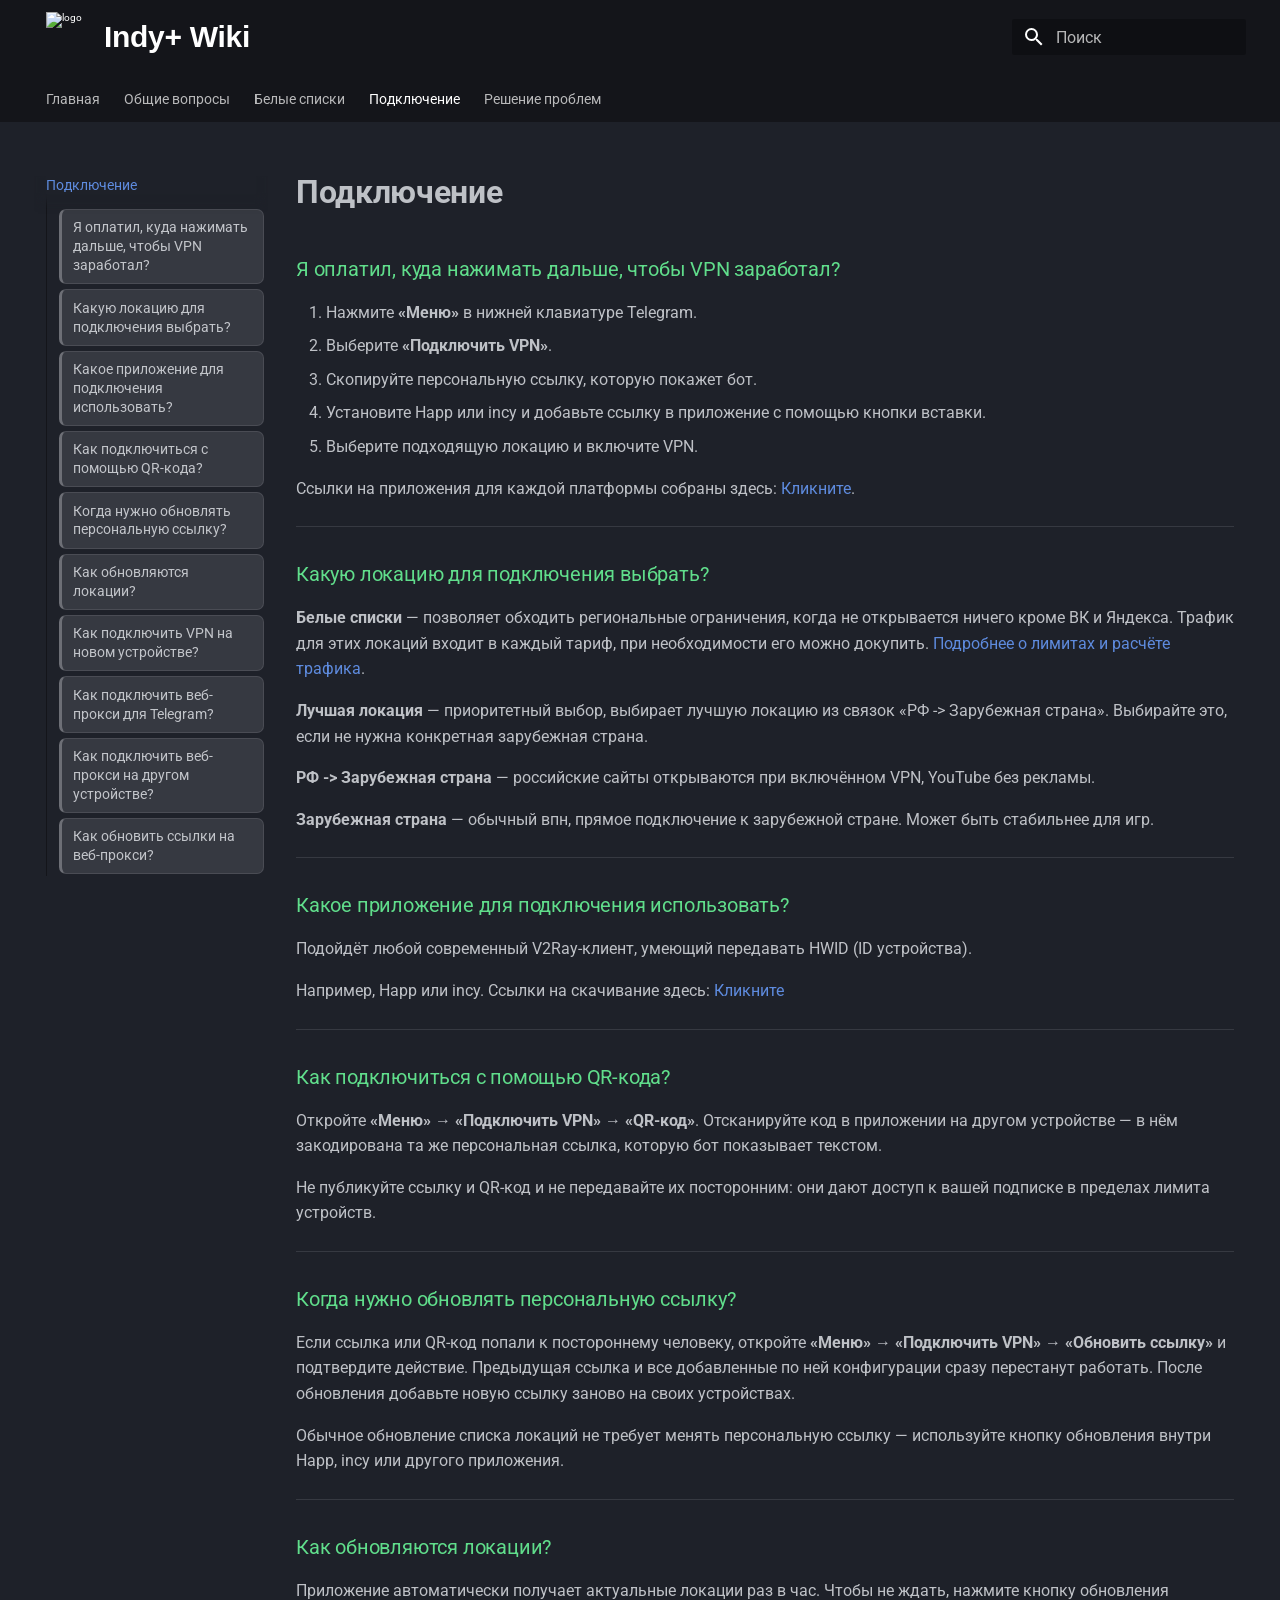
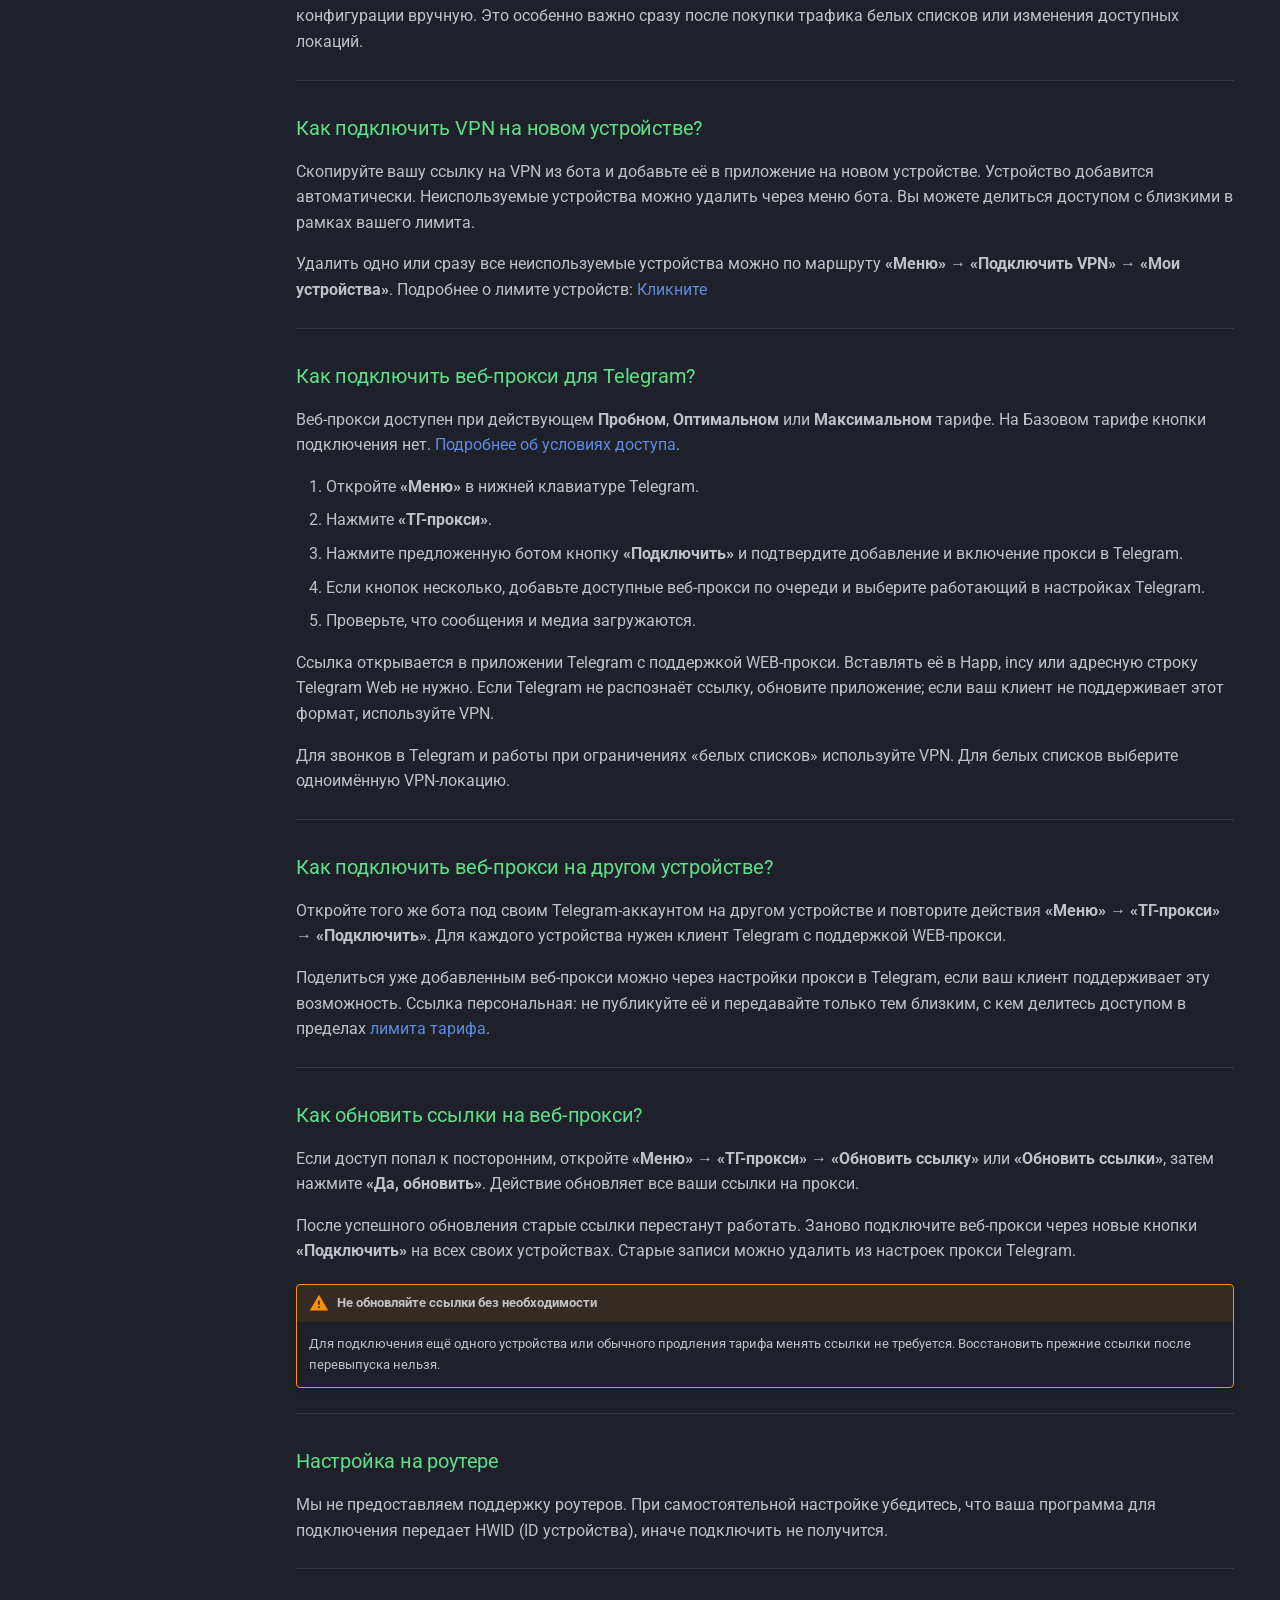
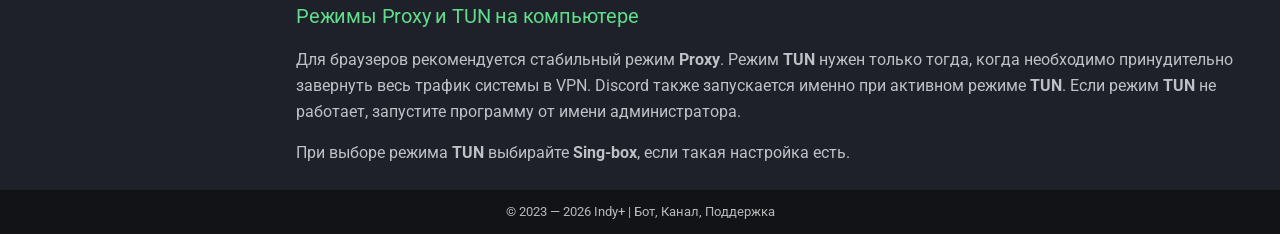
==== commit f29c5713: "Deployed 30f2edc with MkDocs version: 1.6.1" ====
--- a/connection/index.html
+++ b/connection/index.html
@@ -699,8 +699,8 @@
 «Мои устройства»</strong>. Подробнее о лимите устройств: <a href="../general/#limit-devices">Кликните</a></p>
 <hr>
 <h3 id="telegram-web-proxy">Как подключить веб-прокси для Telegram?</h3>
-<p>Веб-прокси доступен при действующем <strong>Оптимальном</strong> или <strong>Максимальном</strong> тарифе. На Базовом тарифе кнопки подключения
-нет. <a href="../general/#telegram-web-proxy">Подробнее об условиях доступа</a>.</p>
+<p>Веб-прокси доступен при действующем <strong>Пробном</strong>, <strong>Оптимальном</strong> или <strong>Максимальном</strong> тарифе. На Базовом тарифе кнопки
+подключения нет. <a href="../general/#telegram-web-proxy">Подробнее об условиях доступа</a>.</p>
 <ol>
 <li>Откройте <strong>«Меню»</strong> в нижней клавиатуре Telegram.</li>
 <li>Нажмите <strong>«ТГ-прокси»</strong>.</li>
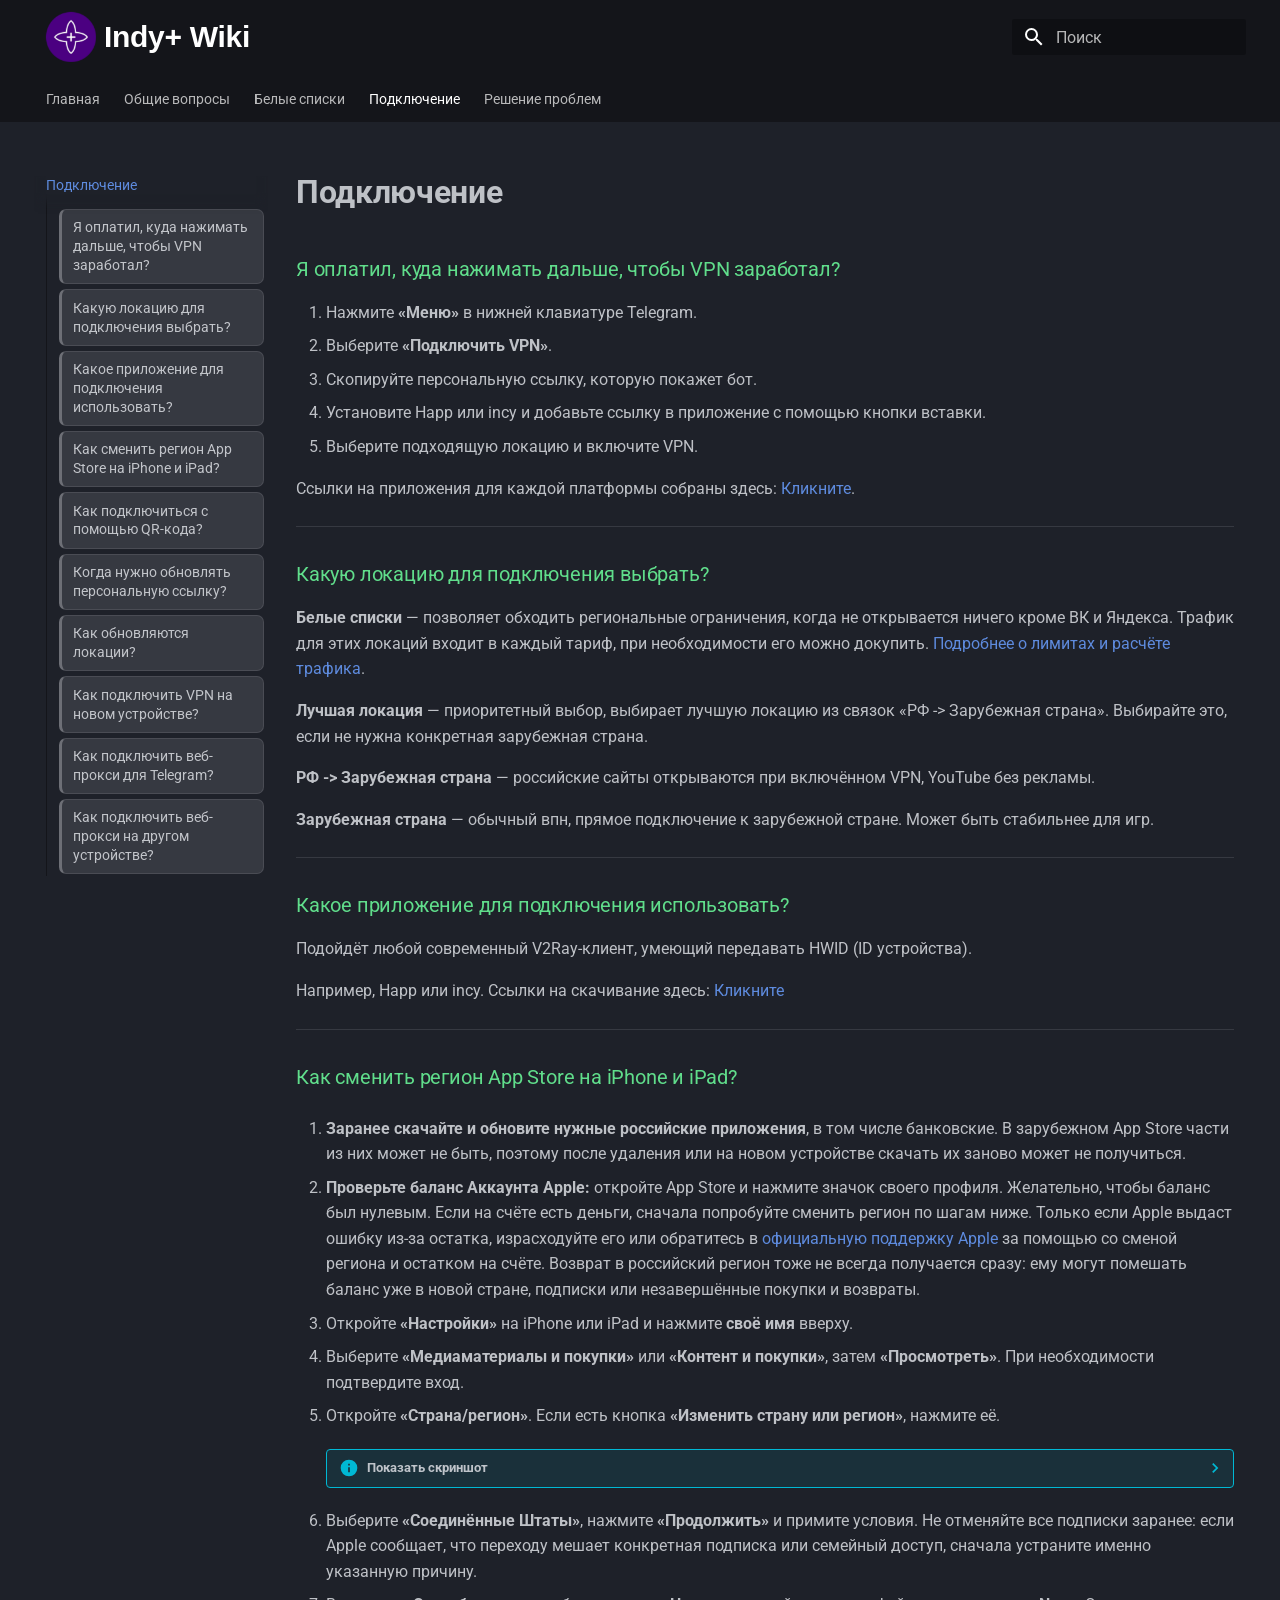
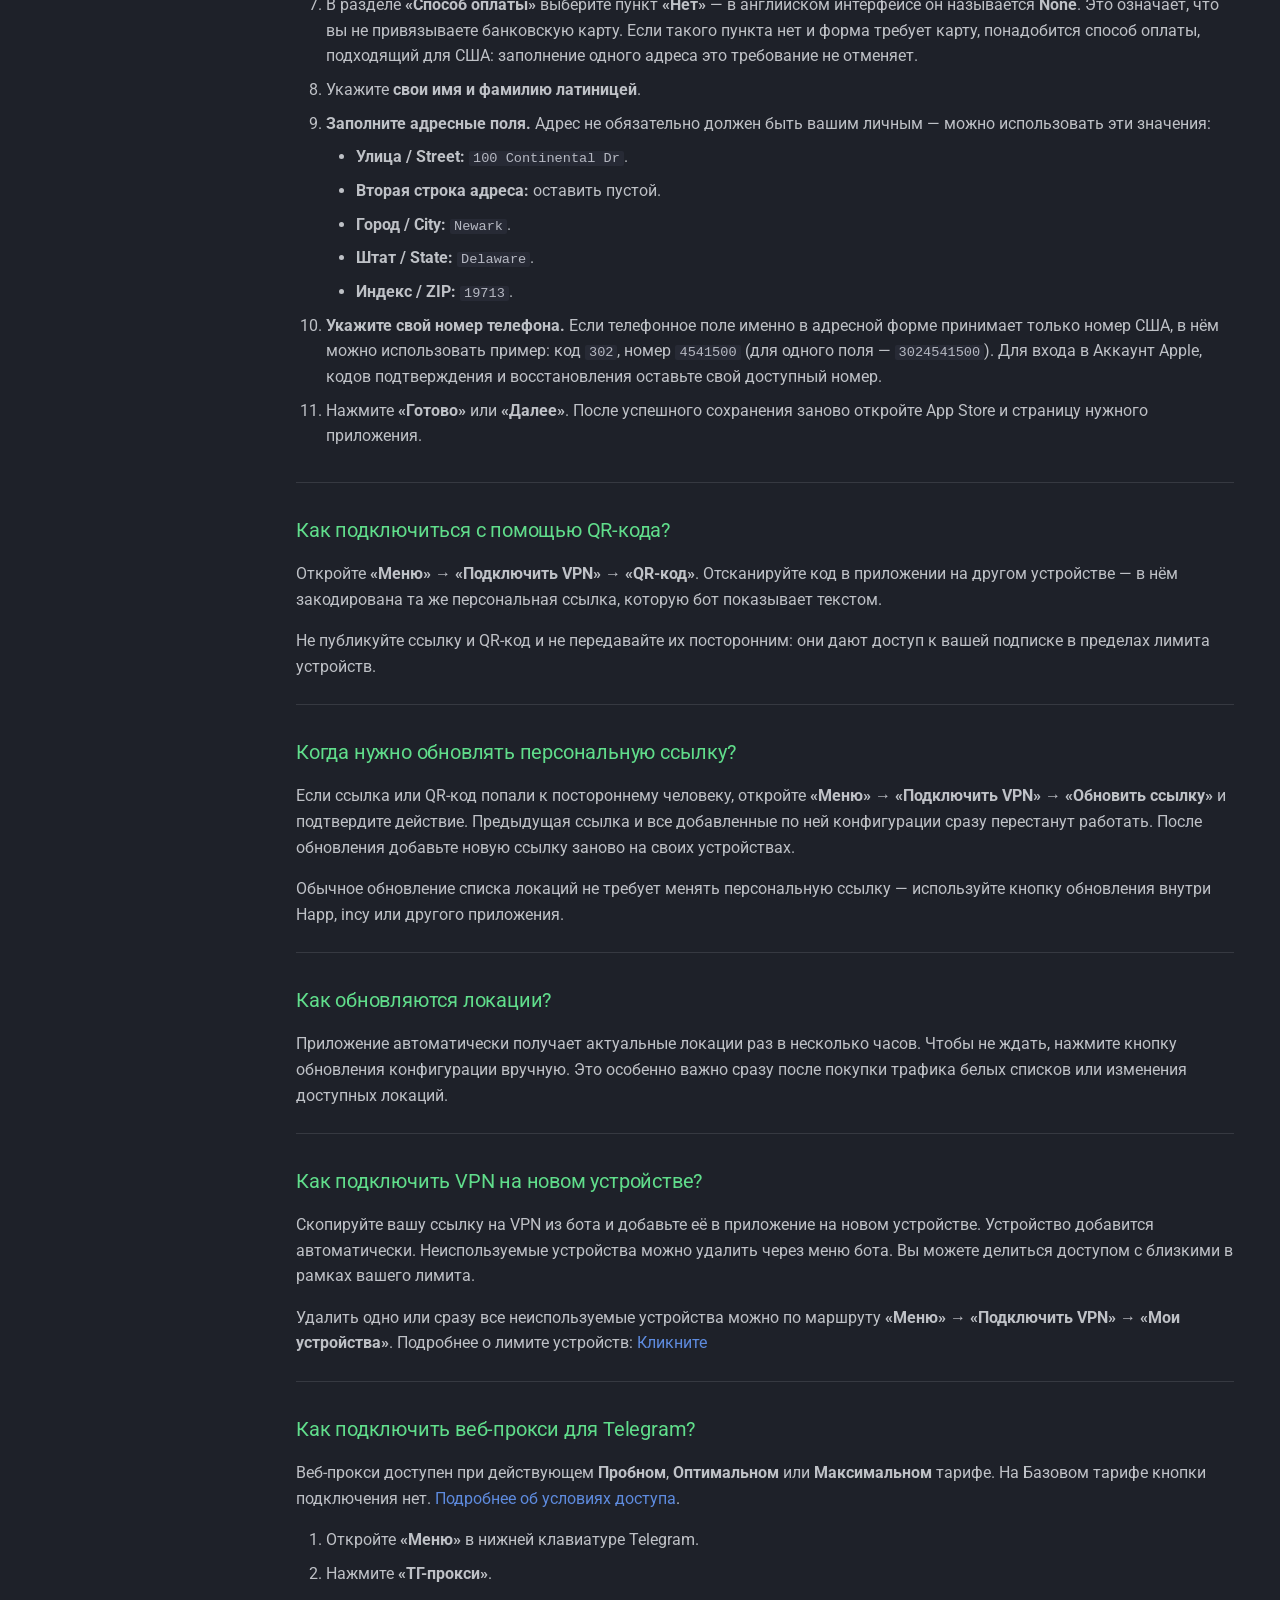
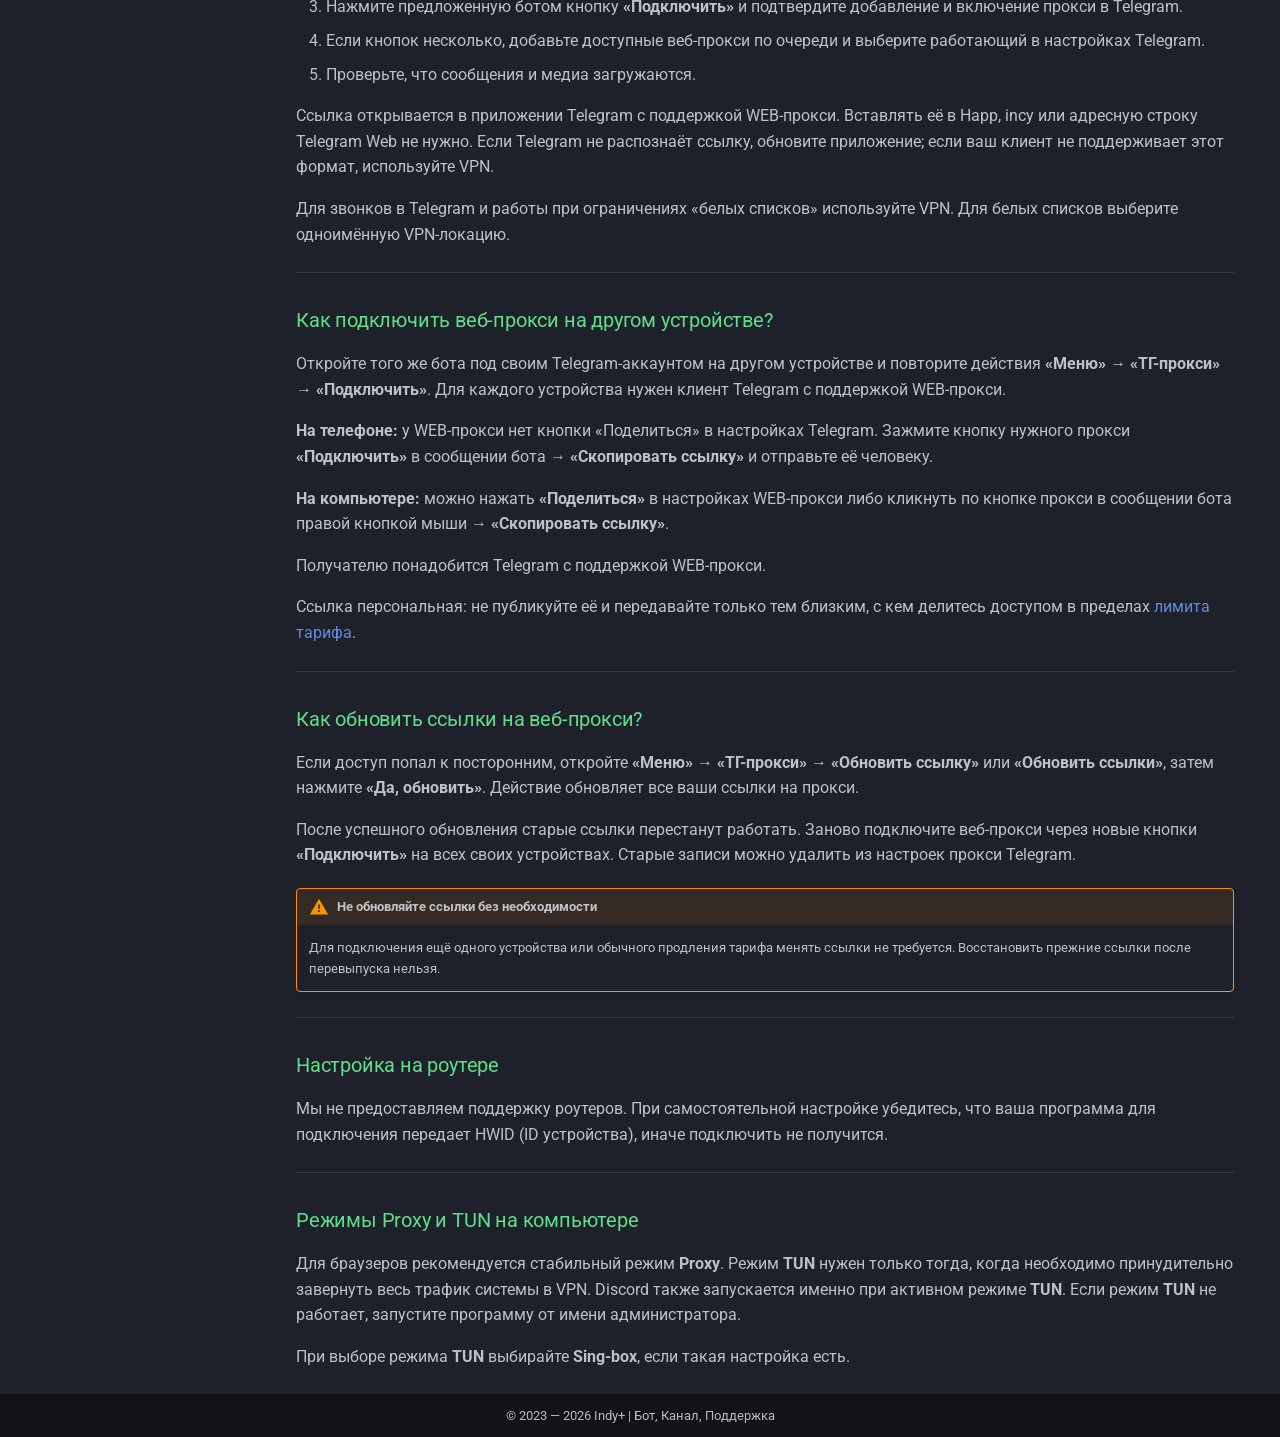
==== commit b3f287b5: "Deployed 9a714b8 with MkDocs version: 1.6.1" ====
--- a/connection/index.html
+++ b/connection/index.html
@@ -19,7 +19,7 @@
         
       
       
-      <link rel="icon" href="https://cdn.jsdelivr.net/gh/IndyPlusService/assets@main/indy_logo.svg">
+      <link rel="icon" href="../assets/branding/indy-icon-round-32.png">
       <meta name="generator" content="mkdocs-1.6.1, mkdocs-material-9.7.7">
     
     
@@ -101,7 +101,7 @@
   <nav class="md-header__inner md-grid" aria-label="Верхний колонтитул">
     <a href=".." title="Indy+ Wiki" class="md-header__button md-logo" aria-label="Indy+ Wiki" data-md-component="logo">
       
-  <img src="https://cdn.jsdelivr.net/gh/IndyPlusService/assets@main/indy_logo.svg" alt="logo">
+  <img src="../assets/branding/indy-logo-round.png" alt="logo">
 
     </a>
     <label class="md-header__button md-icon" for="__drawer">
@@ -310,7 +310,7 @@
   <label class="md-nav__title" for="__drawer">
     <a href=".." title="Indy+ Wiki" class="md-nav__button md-logo" aria-label="Indy+ Wiki" data-md-component="logo">
       
-  <img src="https://cdn.jsdelivr.net/gh/IndyPlusService/assets@main/indy_logo.svg" alt="logo">
+  <img src="../assets/branding/indy-logo-round.png" alt="logo">
 
     </a>
     Indy+ Wiki
@@ -492,6 +492,17 @@
     <span class="md-ellipsis">
       
         Какое приложение для подключения использовать?
+      
+    </span>
+  </a>
+  
+</li>
+      
+        <li class="md-nav__item">
+  <a href="#app-store-region" class="md-nav__link">
+    <span class="md-ellipsis">
+      
+        Как сменить регион App Store на iPhone и iPad?
       
     </span>
   </a>
@@ -676,6 +687,54 @@
 <p>Подойдёт любой современный V2Ray-клиент, умеющий передавать HWID (ID устройства).</p>
 <p>Например, Happ или incy. Ссылки на скачивание здесь: <a href="../general/#apps">Кликните</a></p>
 <hr>
+<h3 id="app-store-region">Как сменить регион App Store на iPhone и iPad?</h3>
+<ol>
+<li>
+<p><strong>Заранее скачайте и обновите нужные российские приложения</strong>, в том числе банковские. В зарубежном App Store части из них может не быть, поэтому после удаления или на новом устройстве скачать их заново может не получиться.</p>
+</li>
+<li>
+<p><strong>Проверьте баланс Аккаунта Apple:</strong> откройте App Store и нажмите значок своего профиля. Желательно, чтобы баланс был нулевым. Если на счёте есть деньги, сначала попробуйте сменить регион по шагам ниже. Только если Apple выдаст ошибку из-за остатка, израсходуйте его или обратитесь в <a href="https://support.apple.com/ru-ru/contact">официальную поддержку Apple</a> за помощью со сменой региона и остатком на счёте. Возврат в российский регион тоже не всегда получается сразу: ему могут помешать баланс уже в новой стране, подписки или незавершённые покупки и возвраты.</p>
+</li>
+<li>
+<p>Откройте <strong>«Настройки»</strong> на iPhone или iPad и нажмите <strong>своё имя</strong> вверху.</p>
+</li>
+<li>
+<p>Выберите <strong>«Медиаматериалы и покупки»</strong> или <strong>«Контент и покупки»</strong>, затем <strong>«Просмотреть»</strong>. При необходимости подтвердите вход.</p>
+</li>
+<li>
+<p>Откройте <strong>«Страна/регион»</strong>. Если есть кнопка <strong>«Изменить страну или регион»</strong>, нажмите её.</p>
+<details class="info">
+<summary>Показать скриншот</summary>
+<p><a class="glightbox" data-type="image" data-width="auto" data-height="auto" href="../assets/app-store-region/apple-country-region-iphone.png" data-desc-position="bottom"><img alt="Пункт «Страна/регион» в настройках учётной записи на iPhone" src="../assets/app-store-region/apple-country-region-iphone.png"></a></p>
+</details>
+</li>
+<li>
+<p>Выберите <strong>«Соединённые Штаты»</strong>, нажмите <strong>«Продолжить»</strong> и примите условия. Не отменяйте все подписки заранее: если Apple сообщает, что переходу мешает конкретная подписка или семейный доступ, сначала устраните именно указанную причину.</p>
+</li>
+<li>
+<p>В разделе <strong>«Способ оплаты»</strong> выберите пункт <strong>«Нет»</strong> — в английском интерфейсе он называется <strong>None</strong>. Это означает, что вы не привязываете банковскую карту. Если такого пункта нет и форма требует карту, понадобится способ оплаты, подходящий для США: заполнение одного адреса это требование не отменяет.</p>
+</li>
+<li>
+<p>Укажите <strong>свои имя и фамилию латиницей</strong>.</p>
+</li>
+<li>
+<p><strong>Заполните адресные поля.</strong> Адрес не обязательно должен быть вашим личным — можно использовать эти значения:</p>
+<ul>
+<li><strong>Улица / Street:</strong> <code>100 Continental Dr</code>.</li>
+<li><strong>Вторая строка адреса:</strong> оставить пустой.</li>
+<li><strong>Город / City:</strong> <code>Newark</code>.</li>
+<li><strong>Штат / State:</strong> <code>Delaware</code>.</li>
+<li><strong>Индекс / ZIP:</strong> <code>19713</code>.</li>
+</ul>
+</li>
+<li>
+<p><strong>Укажите свой номер телефона.</strong> Если телефонное поле именно в адресной форме принимает только номер США, в нём можно использовать пример: код <code>302</code>, номер <code>4541500</code> (для одного поля — <code>3024541500</code>). Для входа в Аккаунт Apple, кодов подтверждения и восстановления оставьте свой доступный номер.</p>
+</li>
+<li>
+<p>Нажмите <strong>«Готово»</strong> или <strong>«Далее»</strong>. После успешного сохранения заново откройте App Store и страницу нужного приложения.</p>
+</li>
+</ol>
+<hr>
 <h3 id="qr-">Как подключиться с помощью QR-кода?</h3>
 <p>Откройте <strong>«Меню» → «Подключить VPN» → «QR-код»</strong>. Отсканируйте код в приложении на другом устройстве — в нём
 закодирована та же персональная ссылка, которую бот показывает текстом.</p>
@@ -690,7 +749,7 @@
 incy или другого приложения.</p>
 <hr>
 <h3 id="_5">Как обновляются локации?</h3>
-<p>Приложение автоматически получает актуальные локации раз в час. Чтобы не ждать, нажмите кнопку обновления конфигурации
+<p>Приложение автоматически получает актуальные локации раз в несколько часов. Чтобы не ждать, нажмите кнопку обновления конфигурации
 вручную. Это особенно важно сразу после покупки трафика белых списков или изменения доступных локаций.</p>
 <hr>
 <h3 id="vpn">Как подключить VPN на новом устройстве?</h3>
@@ -717,8 +776,12 @@
 <h3 id="share-tg-proxy">Как подключить веб-прокси на другом устройстве?</h3>
 <p>Откройте того же бота под своим Telegram-аккаунтом на другом устройстве и повторите действия
 <strong>«Меню» → «ТГ-прокси» → «Подключить»</strong>. Для каждого устройства нужен клиент Telegram с поддержкой WEB-прокси.</p>
-<p>Поделиться уже добавленным веб-прокси можно через настройки прокси в Telegram, если ваш клиент поддерживает эту
-возможность. Ссылка персональная: не публикуйте её и передавайте только тем близким, с кем делитесь доступом
+<p><strong>На телефоне:</strong> у WEB-прокси нет кнопки «Поделиться» в настройках Telegram. Зажмите кнопку нужного прокси
+<strong>«Подключить»</strong> в сообщении бота → <strong>«Скопировать ссылку»</strong> и отправьте её человеку.</p>
+<p><strong>На компьютере:</strong> можно нажать <strong>«Поделиться»</strong> в настройках WEB-прокси либо кликнуть по кнопке прокси
+в сообщении бота правой кнопкой мыши → <strong>«Скопировать ссылку»</strong>.</p>
+<p>Получателю понадобится Telegram с поддержкой WEB-прокси.</p>
+<p>Ссылка персональная: не публикуйте её и передавайте только тем близким, с кем делитесь доступом
 в пределах <a href="../general/#limit-devices">лимита тарифа</a>.</p>
 <hr>
 <h3 id="web-proxy-link-update">Как обновить ссылки на веб-прокси?</h3>
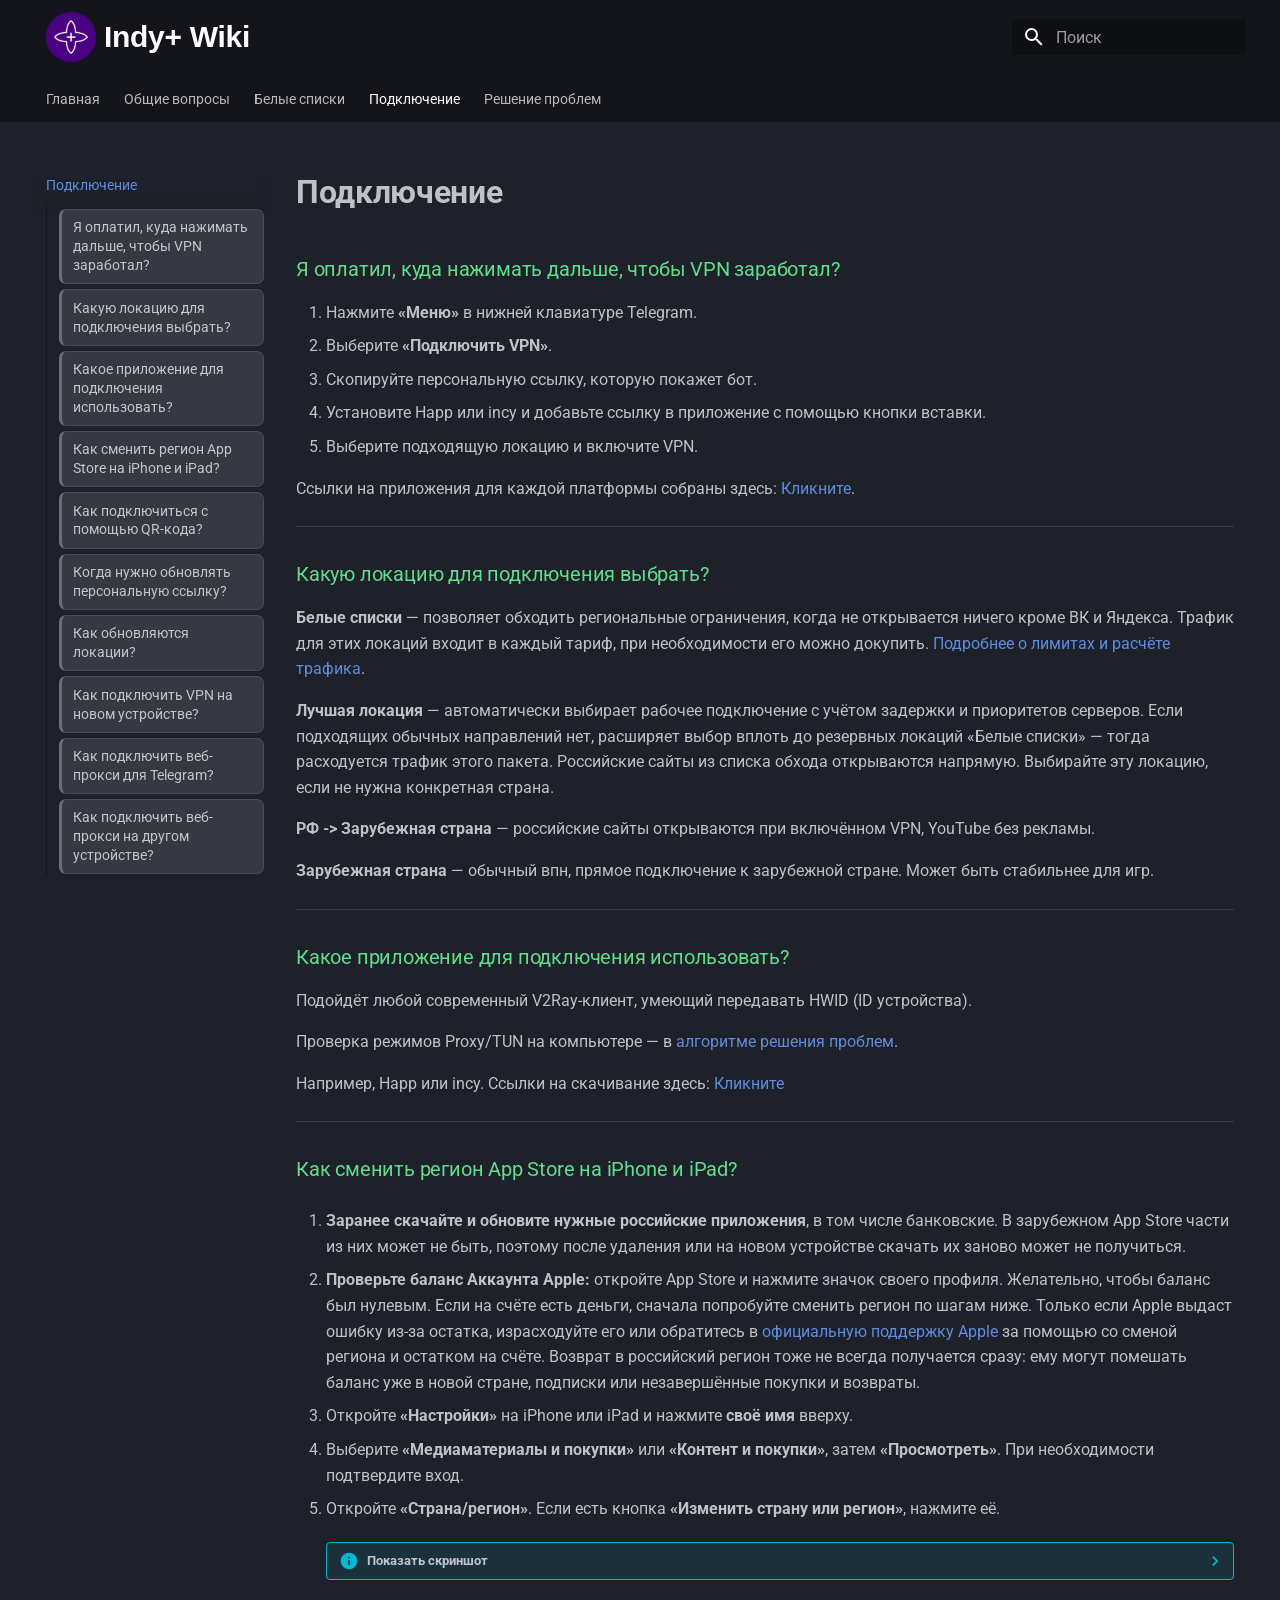
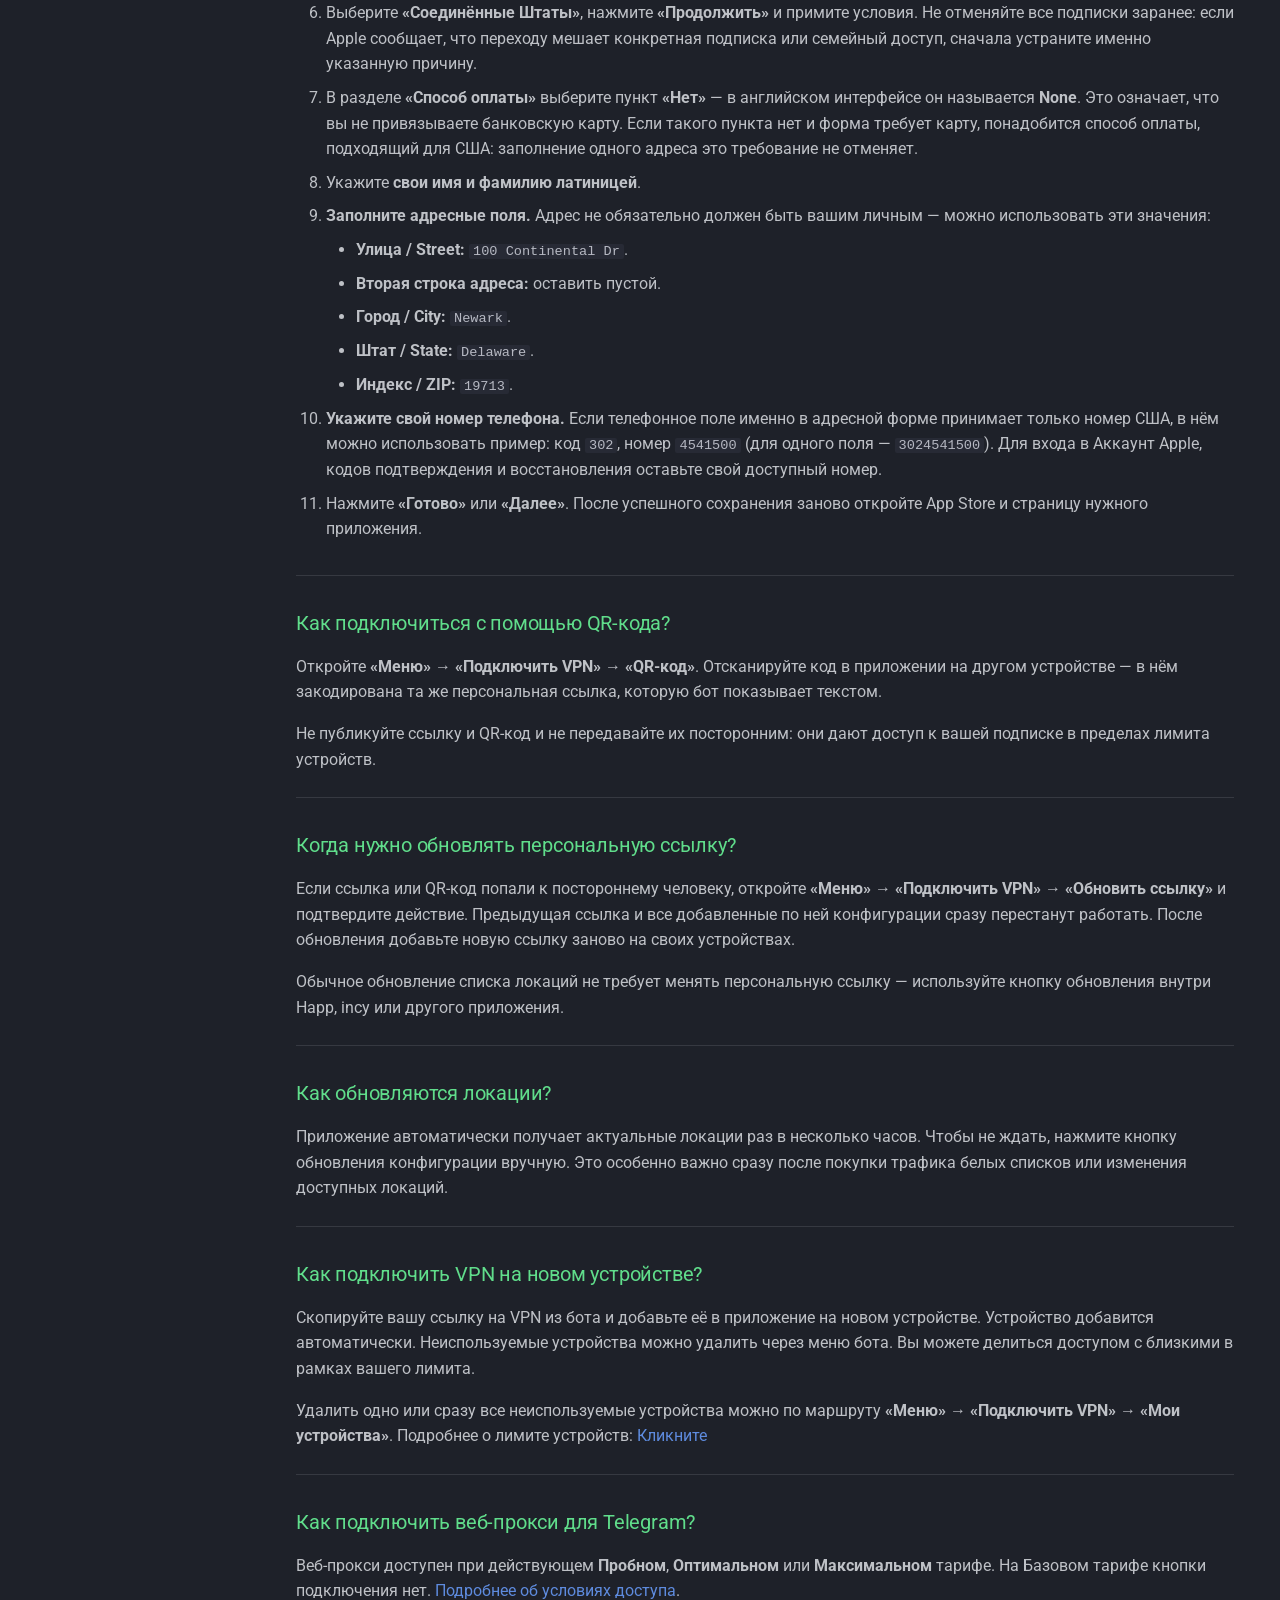
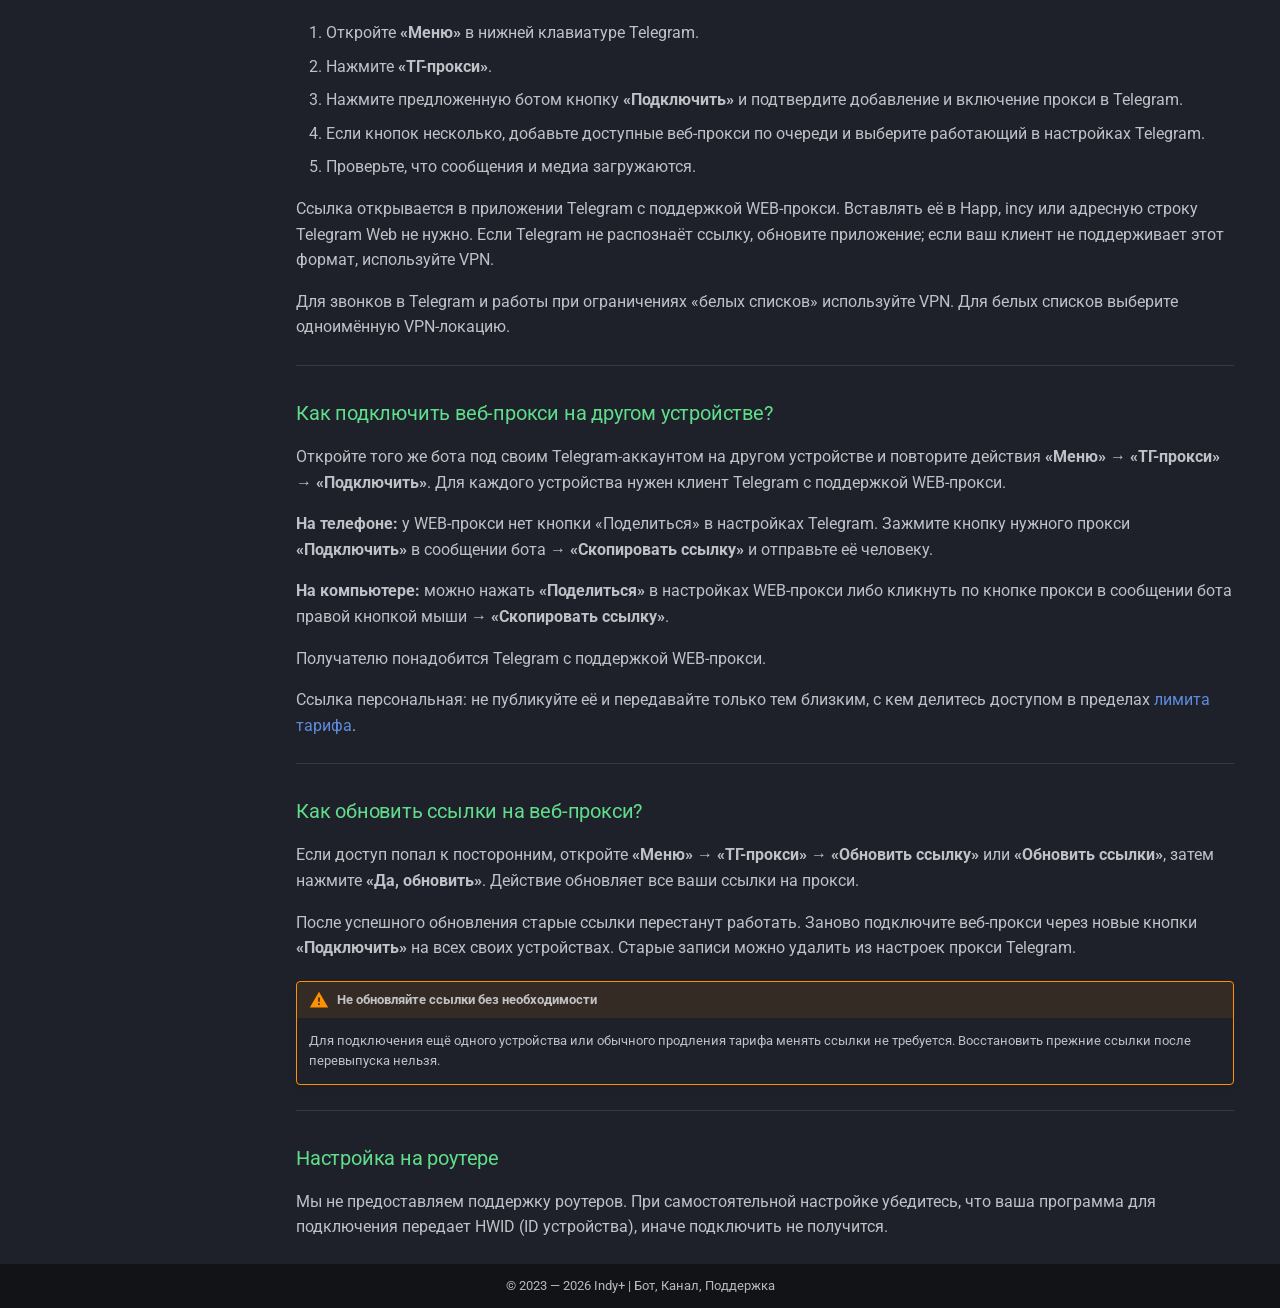
==== commit 2888398d: "Deployed 7f52210 with MkDocs version: 1.6.1" ====
--- a/connection/index.html
+++ b/connection/index.html
@@ -597,17 +597,6 @@
   
 </li>
       
-        <li class="md-nav__item">
-  <a href="#proxy-tun" class="md-nav__link">
-    <span class="md-ellipsis">
-      
-        Режимы Proxy и TUN на компьютере
-      
-    </span>
-  </a>
-  
-</li>
-      
     </ul>
   
 </nav>
@@ -679,12 +668,14 @@
 <hr>
 <h3 id="_2">Какую локацию для подключения выбрать?</h3>
 <p><strong>Белые списки</strong> — позволяет обходить региональные ограничения, когда не открывается ничего кроме ВК и Яндекса. Трафик для этих локаций входит в каждый тариф, при необходимости его можно докупить. <a href="../whitelist/">Подробнее о лимитах и расчёте трафика</a>.</p>
-<p><strong>Лучшая локация</strong> — приоритетный выбор, выбирает лучшую локацию из связок «РФ -&gt; Зарубежная страна». Выбирайте это, если не нужна конкретная зарубежная страна.</p>
+<p><strong>Лучшая локация</strong> — автоматически выбирает рабочее подключение с учётом задержки и приоритетов серверов. Если подходящих обычных направлений нет, расширяет выбор вплоть до резервных локаций «Белые списки» — тогда расходуется трафик этого пакета. Российские сайты из списка обхода открываются напрямую. Выбирайте эту локацию, если не нужна конкретная страна.</p>
 <p><strong>РФ -&gt; Зарубежная страна</strong> — российские сайты открываются при включённом VPN, YouTube без рекламы.</p>
 <p><strong>Зарубежная страна</strong> — обычный впн, прямое подключение к зарубежной стране. Может быть стабильнее для игр.</p>
 <hr>
 <h3 id="_3">Какое приложение для подключения использовать?</h3>
 <p>Подойдёт любой современный V2Ray-клиент, умеющий передавать HWID (ID устройства).</p>
+<p><span id="proxy-tun"></span>
+Проверка режимов Proxy/TUN на компьютере — в <a href="../troubleshooting/#vpn-not-working">алгоритме решения проблем</a>.</p>
 <p>Например, Happ или incy. Ссылки на скачивание здесь: <a href="../general/#apps">Кликните</a></p>
 <hr>
 <h3 id="app-store-region">Как сменить регион App Store на iPhone и iPad?</h3>
@@ -797,10 +788,6 @@
 <hr>
 <h3 id="_6">Настройка на роутере</h3>
 <p>Мы не предоставляем поддержку роутеров. При самостоятельной настройке убедитесь, что ваша программа для подключения передает HWID (ID устройства), иначе подключить не получится.</p>
-<hr>
-<h3 id="proxy-tun">Режимы Proxy и TUN на компьютере</h3>
-<p>Для браузеров рекомендуется стабильный режим <strong>Proxy</strong>. Режим <strong>TUN</strong> нужен только тогда, когда необходимо принудительно завернуть весь трафик системы в VPN. Discord также запускается именно при активном режиме <strong>TUN</strong>. Если режим <strong>TUN</strong> не работает, запустите программу от имени администратора. </p>
-<p>При выборе режима <strong>TUN</strong> выбирайте <strong>Sing-box</strong>, если такая настройка есть.</p>
 
 
 
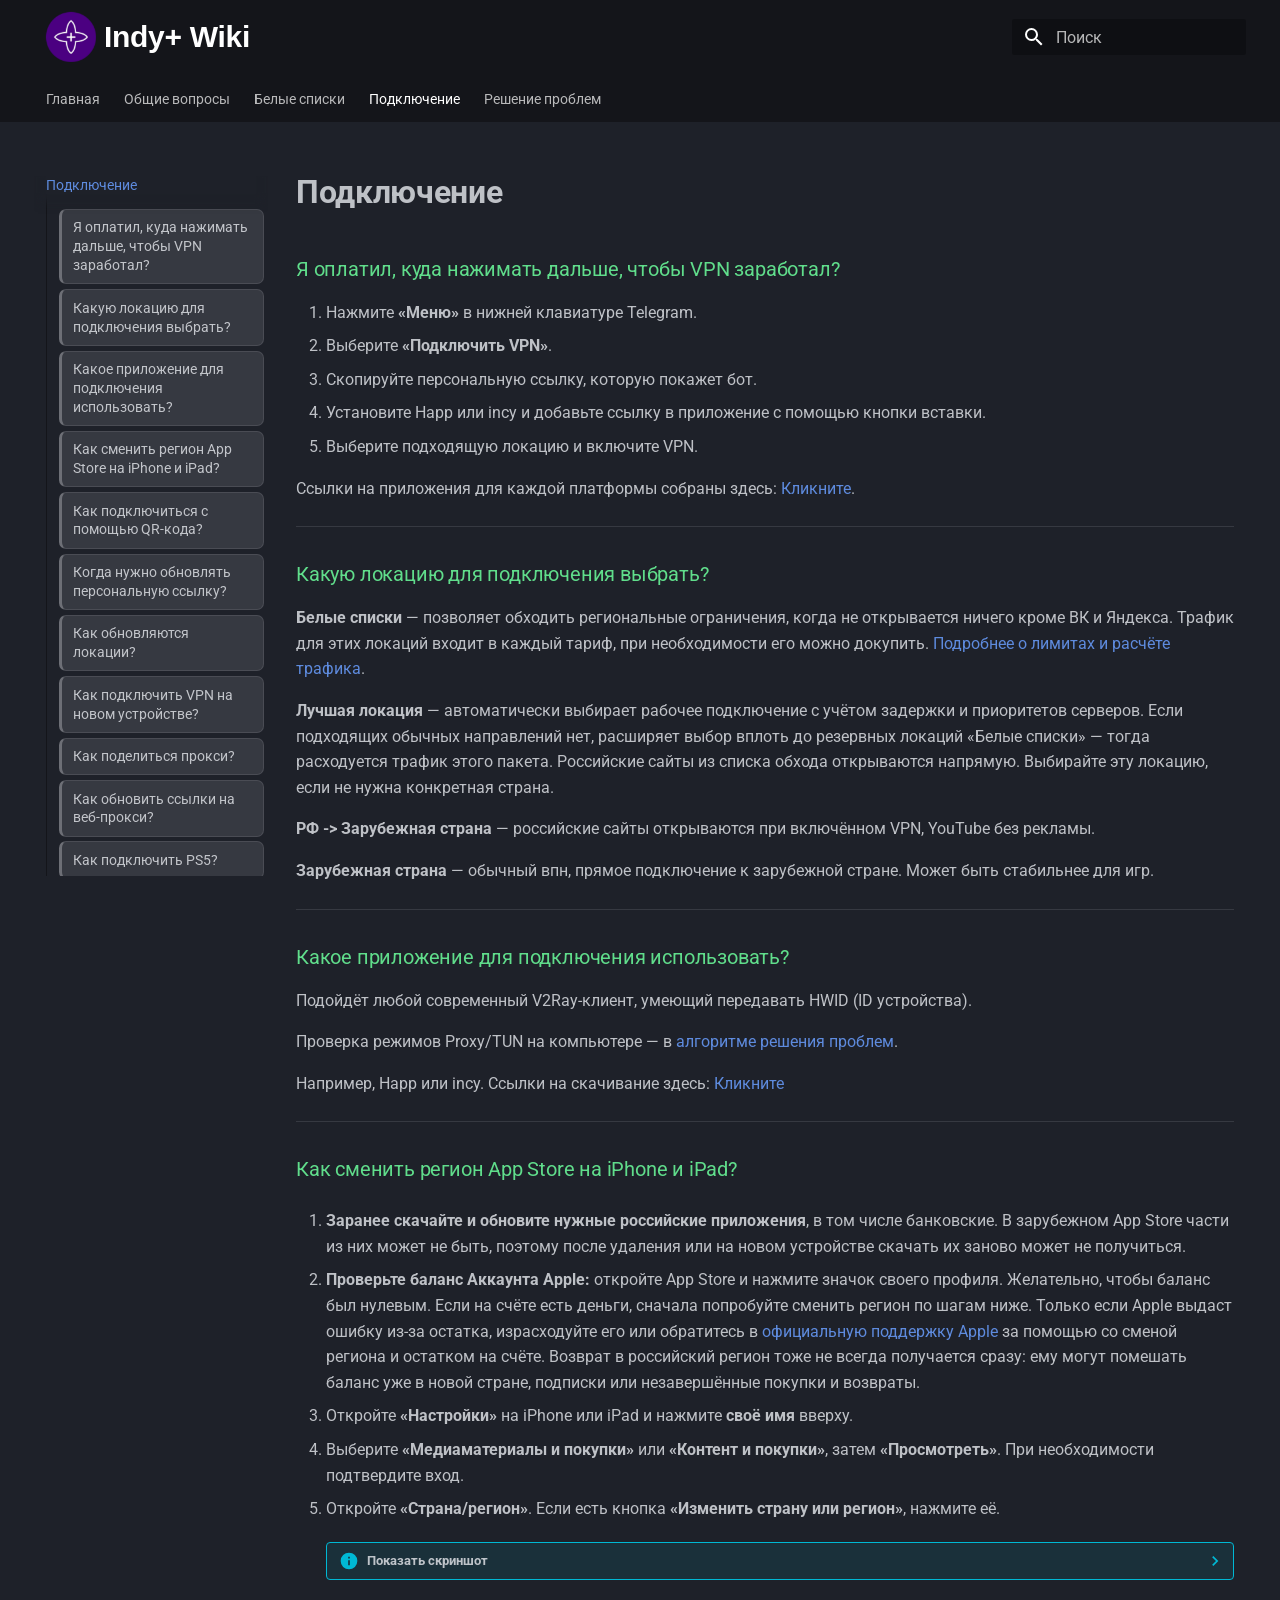
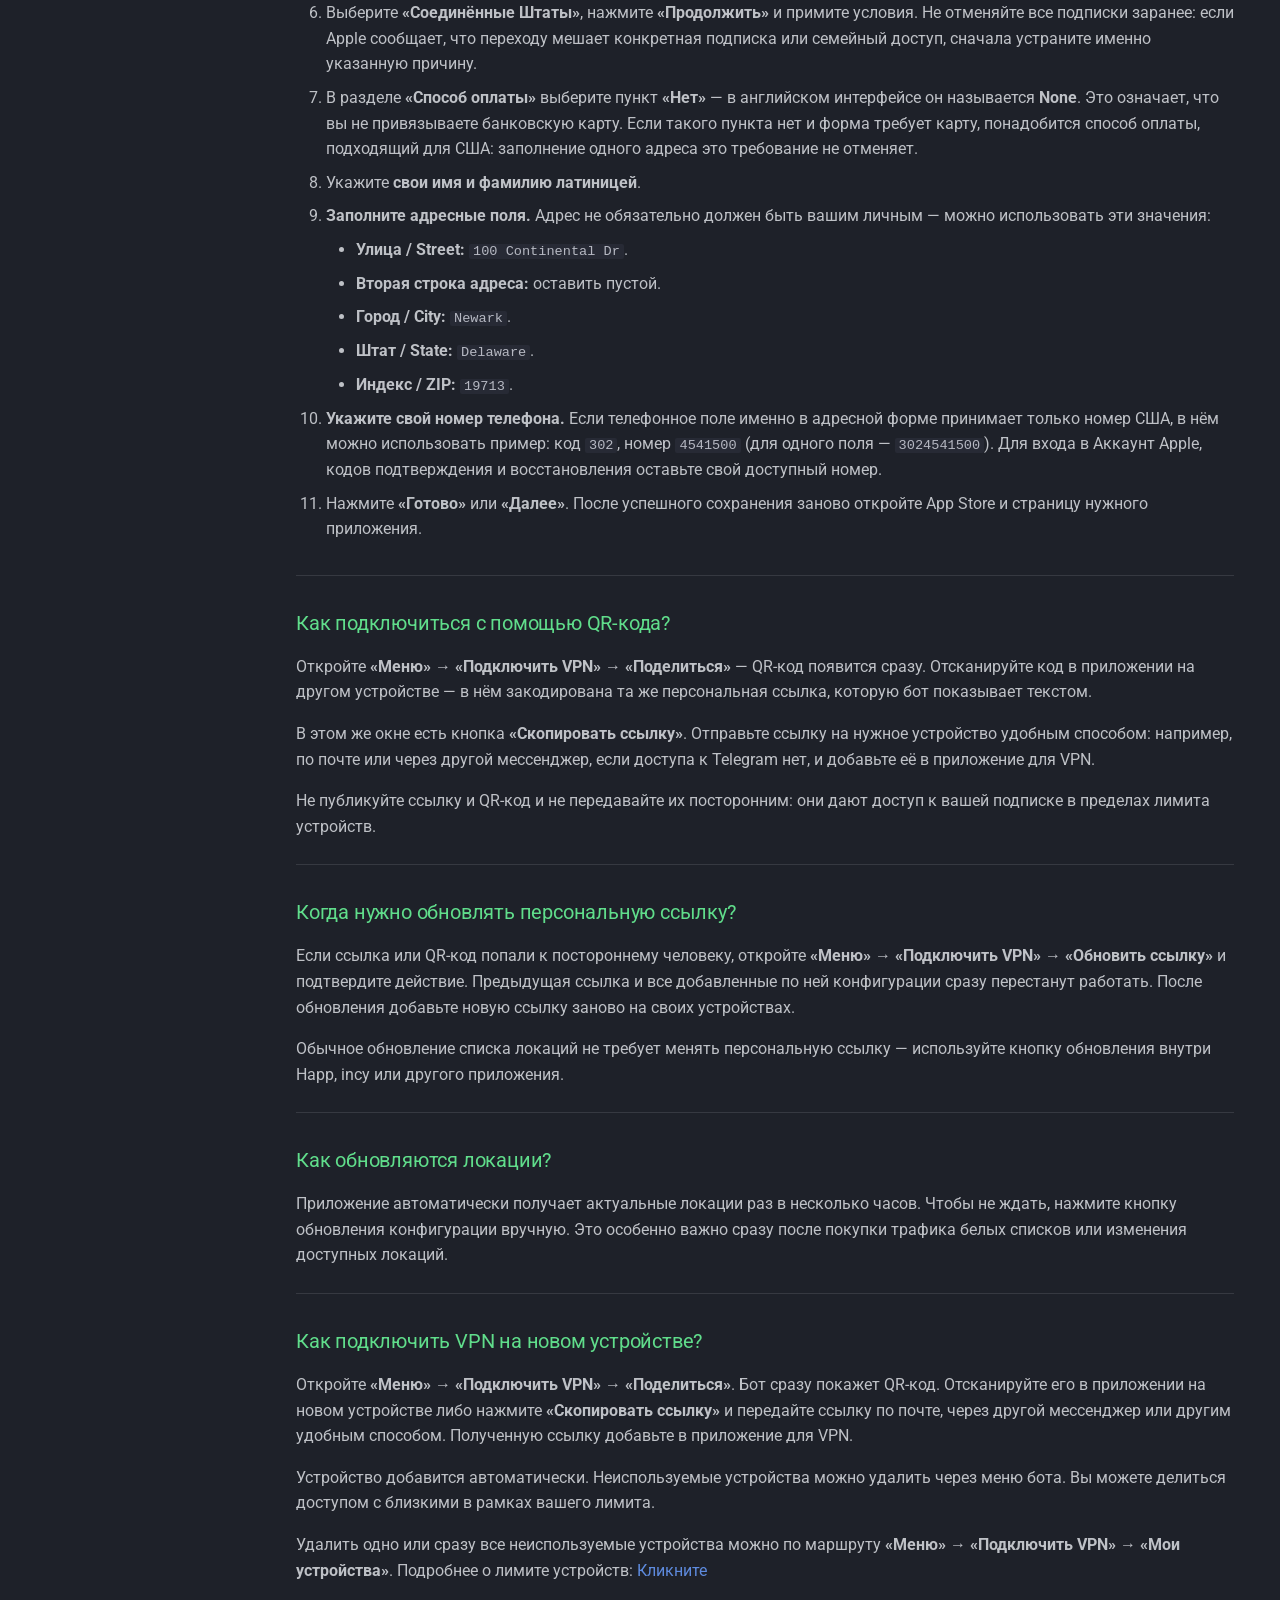
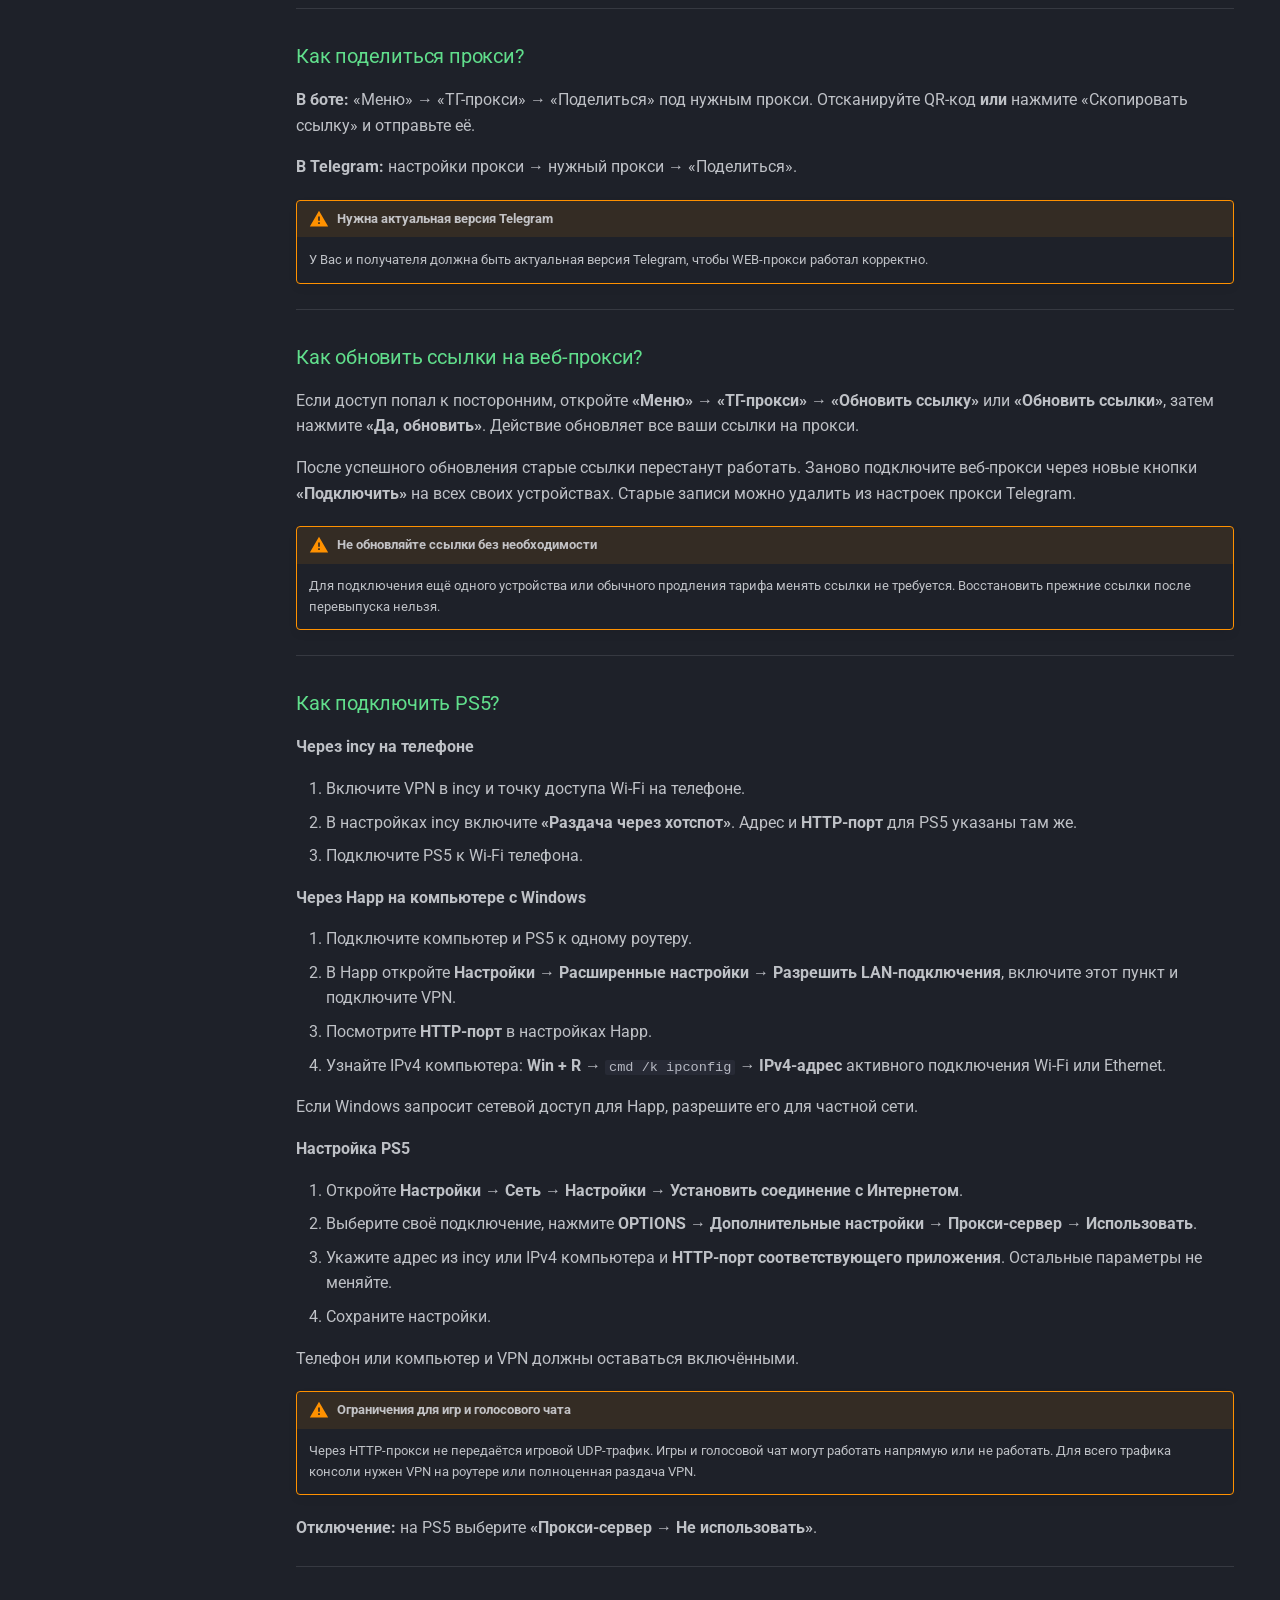
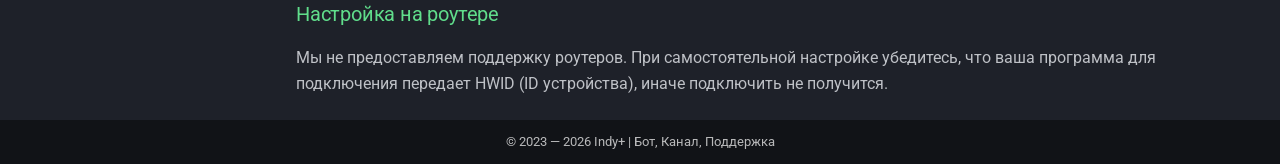
==== commit 0647014d: "Deployed ea13e89 with MkDocs version: 1.6.1" ====
--- a/connection/index.html
+++ b/connection/index.html
@@ -554,21 +554,10 @@
 </li>
       
         <li class="md-nav__item">
-  <a href="#telegram-web-proxy" class="md-nav__link">
-    <span class="md-ellipsis">
-      
-        Как подключить веб-прокси для Telegram?
-      
-    </span>
-  </a>
-  
-</li>
-      
-        <li class="md-nav__item">
   <a href="#share-tg-proxy" class="md-nav__link">
     <span class="md-ellipsis">
       
-        Как подключить веб-прокси на другом устройстве?
+        Как поделиться прокси?
       
     </span>
   </a>
@@ -580,6 +569,17 @@
     <span class="md-ellipsis">
       
         Как обновить ссылки на веб-прокси?
+      
+    </span>
+  </a>
+  
+</li>
+      
+        <li class="md-nav__item">
+  <a href="#ps5" class="md-nav__link">
+    <span class="md-ellipsis">
+      
+        Как подключить PS5?
       
     </span>
   </a>
@@ -727,8 +727,10 @@
 </ol>
 <hr>
 <h3 id="qr-">Как подключиться с помощью QR-кода?</h3>
-<p>Откройте <strong>«Меню» → «Подключить VPN» → «QR-код»</strong>. Отсканируйте код в приложении на другом устройстве — в нём
+<p>Откройте <strong>«Меню» → «Подключить VPN» → «Поделиться»</strong> — QR-код появится сразу. Отсканируйте код в приложении на другом устройстве — в нём
 закодирована та же персональная ссылка, которую бот показывает текстом.</p>
+<p>В этом же окне есть кнопка <strong>«Скопировать ссылку»</strong>. Отправьте ссылку на нужное устройство удобным способом:
+например, по почте или через другой мессенджер, если доступа к Telegram нет, и добавьте её в приложение для VPN.</p>
 <p>Не публикуйте ссылку и QR-код и не передавайте их посторонним: они дают доступ к вашей подписке в пределах лимита
 устройств.</p>
 <hr>
@@ -744,36 +746,22 @@
 вручную. Это особенно важно сразу после покупки трафика белых списков или изменения доступных локаций.</p>
 <hr>
 <h3 id="vpn">Как подключить VPN на новом устройстве?</h3>
-<p>Скопируйте вашу ссылку на VPN из бота и добавьте её в приложение на новом устройстве. Устройство добавится автоматически. Неиспользуемые устройства можно удалить через меню бота. Вы можете делиться доступом с близкими в рамках вашего лимита.</p>
+<p>Откройте <strong>«Меню» → «Подключить VPN» → «Поделиться»</strong>. Бот сразу покажет QR-код. Отсканируйте его в приложении
+на новом устройстве либо нажмите <strong>«Скопировать ссылку»</strong> и передайте ссылку по почте, через другой мессенджер
+или другим удобным способом. Полученную ссылку добавьте в приложение для VPN.</p>
+<p>Устройство добавится автоматически. Неиспользуемые устройства можно удалить через меню бота. Вы можете делиться доступом с близкими в рамках вашего лимита.</p>
 <p>Удалить одно или сразу все неиспользуемые устройства можно по маршруту <strong>«Меню» → «Подключить VPN» →
 «Мои устройства»</strong>. Подробнее о лимите устройств: <a href="../general/#limit-devices">Кликните</a></p>
 <hr>
-<h3 id="telegram-web-proxy">Как подключить веб-прокси для Telegram?</h3>
-<p>Веб-прокси доступен при действующем <strong>Пробном</strong>, <strong>Оптимальном</strong> или <strong>Максимальном</strong> тарифе. На Базовом тарифе кнопки
-подключения нет. <a href="../general/#telegram-web-proxy">Подробнее об условиях доступа</a>.</p>
-<ol>
-<li>Откройте <strong>«Меню»</strong> в нижней клавиатуре Telegram.</li>
-<li>Нажмите <strong>«ТГ-прокси»</strong>.</li>
-<li>Нажмите предложенную ботом кнопку <strong>«Подключить»</strong> и подтвердите добавление и включение прокси в Telegram.</li>
-<li>Если кнопок несколько, добавьте доступные веб-прокси по очереди и выберите работающий в настройках Telegram.</li>
-<li>Проверьте, что сообщения и медиа загружаются.</li>
-</ol>
-<p>Ссылка открывается в приложении Telegram с поддержкой WEB-прокси. Вставлять её в Happ, incy или адресную строку
-Telegram Web не нужно. Если Telegram не распознаёт ссылку, обновите приложение; если ваш клиент не поддерживает
-этот формат, используйте VPN.</p>
-<p>Для звонков в Telegram и работы при ограничениях «белых списков» используйте VPN. Для белых списков выберите
-одноимённую VPN-локацию.</p>
-<hr>
-<h3 id="share-tg-proxy">Как подключить веб-прокси на другом устройстве?</h3>
-<p>Откройте того же бота под своим Telegram-аккаунтом на другом устройстве и повторите действия
-<strong>«Меню» → «ТГ-прокси» → «Подключить»</strong>. Для каждого устройства нужен клиент Telegram с поддержкой WEB-прокси.</p>
-<p><strong>На телефоне:</strong> у WEB-прокси нет кнопки «Поделиться» в настройках Telegram. Зажмите кнопку нужного прокси
-<strong>«Подключить»</strong> в сообщении бота → <strong>«Скопировать ссылку»</strong> и отправьте её человеку.</p>
-<p><strong>На компьютере:</strong> можно нажать <strong>«Поделиться»</strong> в настройках WEB-прокси либо кликнуть по кнопке прокси
-в сообщении бота правой кнопкой мыши → <strong>«Скопировать ссылку»</strong>.</p>
-<p>Получателю понадобится Telegram с поддержкой WEB-прокси.</p>
-<p>Ссылка персональная: не публикуйте её и передавайте только тем близким, с кем делитесь доступом
-в пределах <a href="../general/#limit-devices">лимита тарифа</a>.</p>
+<p><span id="telegram-web-proxy"></span></p>
+<h3 id="share-tg-proxy">Как поделиться прокси?</h3>
+<p><strong>В боте:</strong> «Меню» → «ТГ-прокси» → «Поделиться» под нужным прокси.
+Отсканируйте QR-код <strong>или</strong> нажмите «Скопировать ссылку» и отправьте её.</p>
+<p><strong>В Telegram:</strong> настройки прокси → нужный прокси → «Поделиться».</p>
+<div class="admonition warning">
+<p class="admonition-title">Нужна актуальная версия Telegram</p>
+<p>У Вас и получателя должна быть актуальная версия Telegram, чтобы WEB-прокси работал корректно.</p>
+</div>
 <hr>
 <h3 id="web-proxy-link-update">Как обновить ссылки на веб-прокси?</h3>
 <p>Если доступ попал к посторонним, откройте <strong>«Меню» → «ТГ-прокси» → «Обновить ссылку»</strong> или <strong>«Обновить ссылки»</strong>,
@@ -786,6 +774,36 @@
 Восстановить прежние ссылки после перевыпуска нельзя.</p>
 </div>
 <hr>
+<h3 id="ps5">Как подключить PS5?</h3>
+<p><strong>Через incy на телефоне</strong></p>
+<ol>
+<li>Включите VPN в incy и точку доступа Wi-Fi на телефоне.</li>
+<li>В настройках incy включите <strong>«Раздача через хотспот»</strong>. Адрес и <strong>HTTP-порт</strong> для PS5 указаны там же.</li>
+<li>Подключите PS5 к Wi-Fi телефона.</li>
+</ol>
+<p><strong>Через Happ на компьютере с Windows</strong></p>
+<ol>
+<li>Подключите компьютер и PS5 к одному роутеру.</li>
+<li>В Happ откройте <strong>Настройки → Расширенные настройки → Разрешить LAN-подключения</strong>, включите этот пункт и подключите VPN.</li>
+<li>Посмотрите <strong>HTTP-порт</strong> в настройках Happ.</li>
+<li>Узнайте IPv4 компьютера: <strong>Win + R →</strong> <code>cmd /k ipconfig</code> → <strong>IPv4-адрес</strong> активного подключения Wi-Fi или Ethernet.</li>
+</ol>
+<p>Если Windows запросит сетевой доступ для Happ, разрешите его для частной сети.</p>
+<p><strong>Настройка PS5</strong></p>
+<ol>
+<li>Откройте <strong>Настройки → Сеть → Настройки → Установить соединение с Интернетом</strong>.</li>
+<li>Выберите своё подключение, нажмите <strong>OPTIONS → Дополнительные настройки → Прокси-сервер → Использовать</strong>.</li>
+<li>Укажите адрес из incy или IPv4 компьютера и <strong>HTTP-порт соответствующего приложения</strong>. Остальные параметры не меняйте.</li>
+<li>Сохраните настройки.</li>
+</ol>
+<p>Телефон или компьютер и VPN должны оставаться включёнными.</p>
+<div class="admonition warning">
+<p class="admonition-title">Ограничения для игр и голосового чата</p>
+<p>Через HTTP-прокси не передаётся игровой UDP-трафик. Игры и голосовой чат могут работать напрямую или не работать.
+Для всего трафика консоли нужен VPN на роутере или полноценная раздача VPN.</p>
+</div>
+<p><strong>Отключение:</strong> на PS5 выберите <strong>«Прокси-сервер → Не использовать»</strong>.</p>
+<hr>
 <h3 id="_6">Настройка на роутере</h3>
 <p>Мы не предоставляем поддержку роутеров. При самостоятельной настройке убедитесь, что ваша программа для подключения передает HWID (ID устройства), иначе подключить не получится.</p>
 
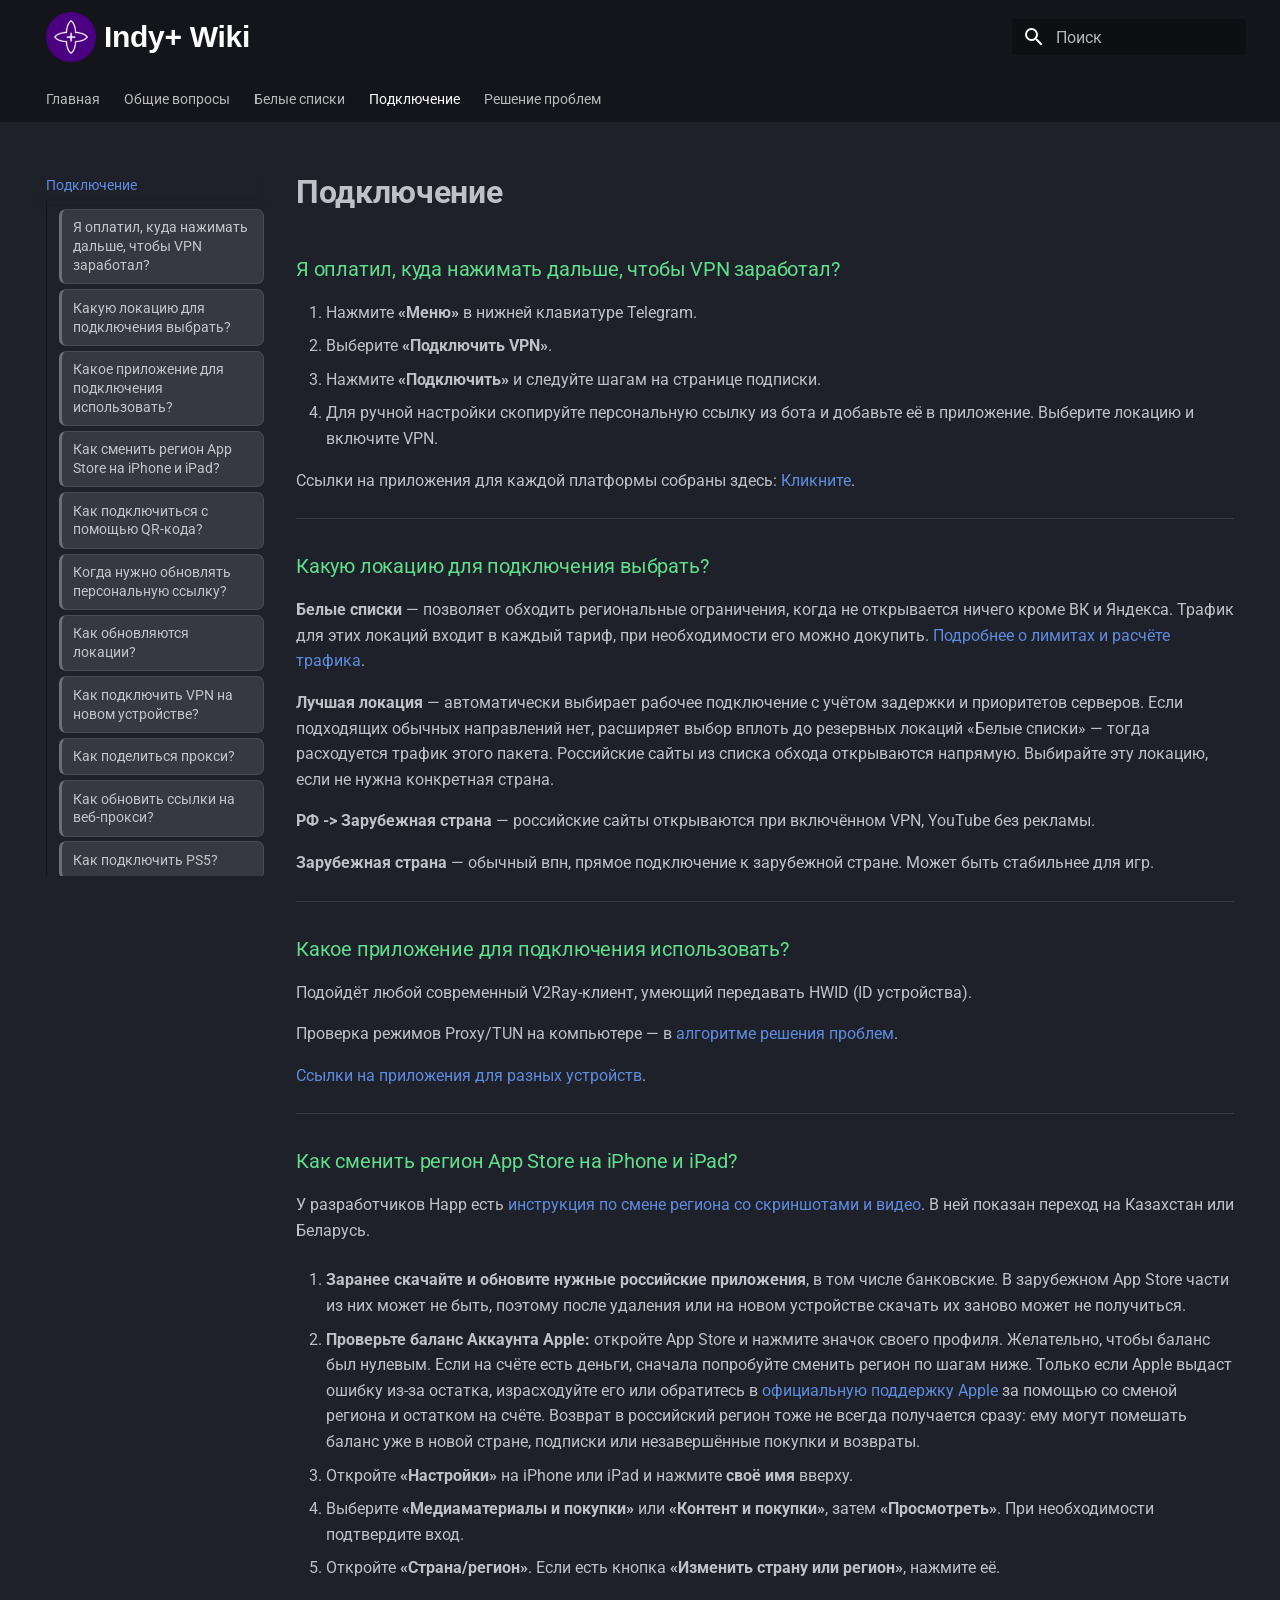
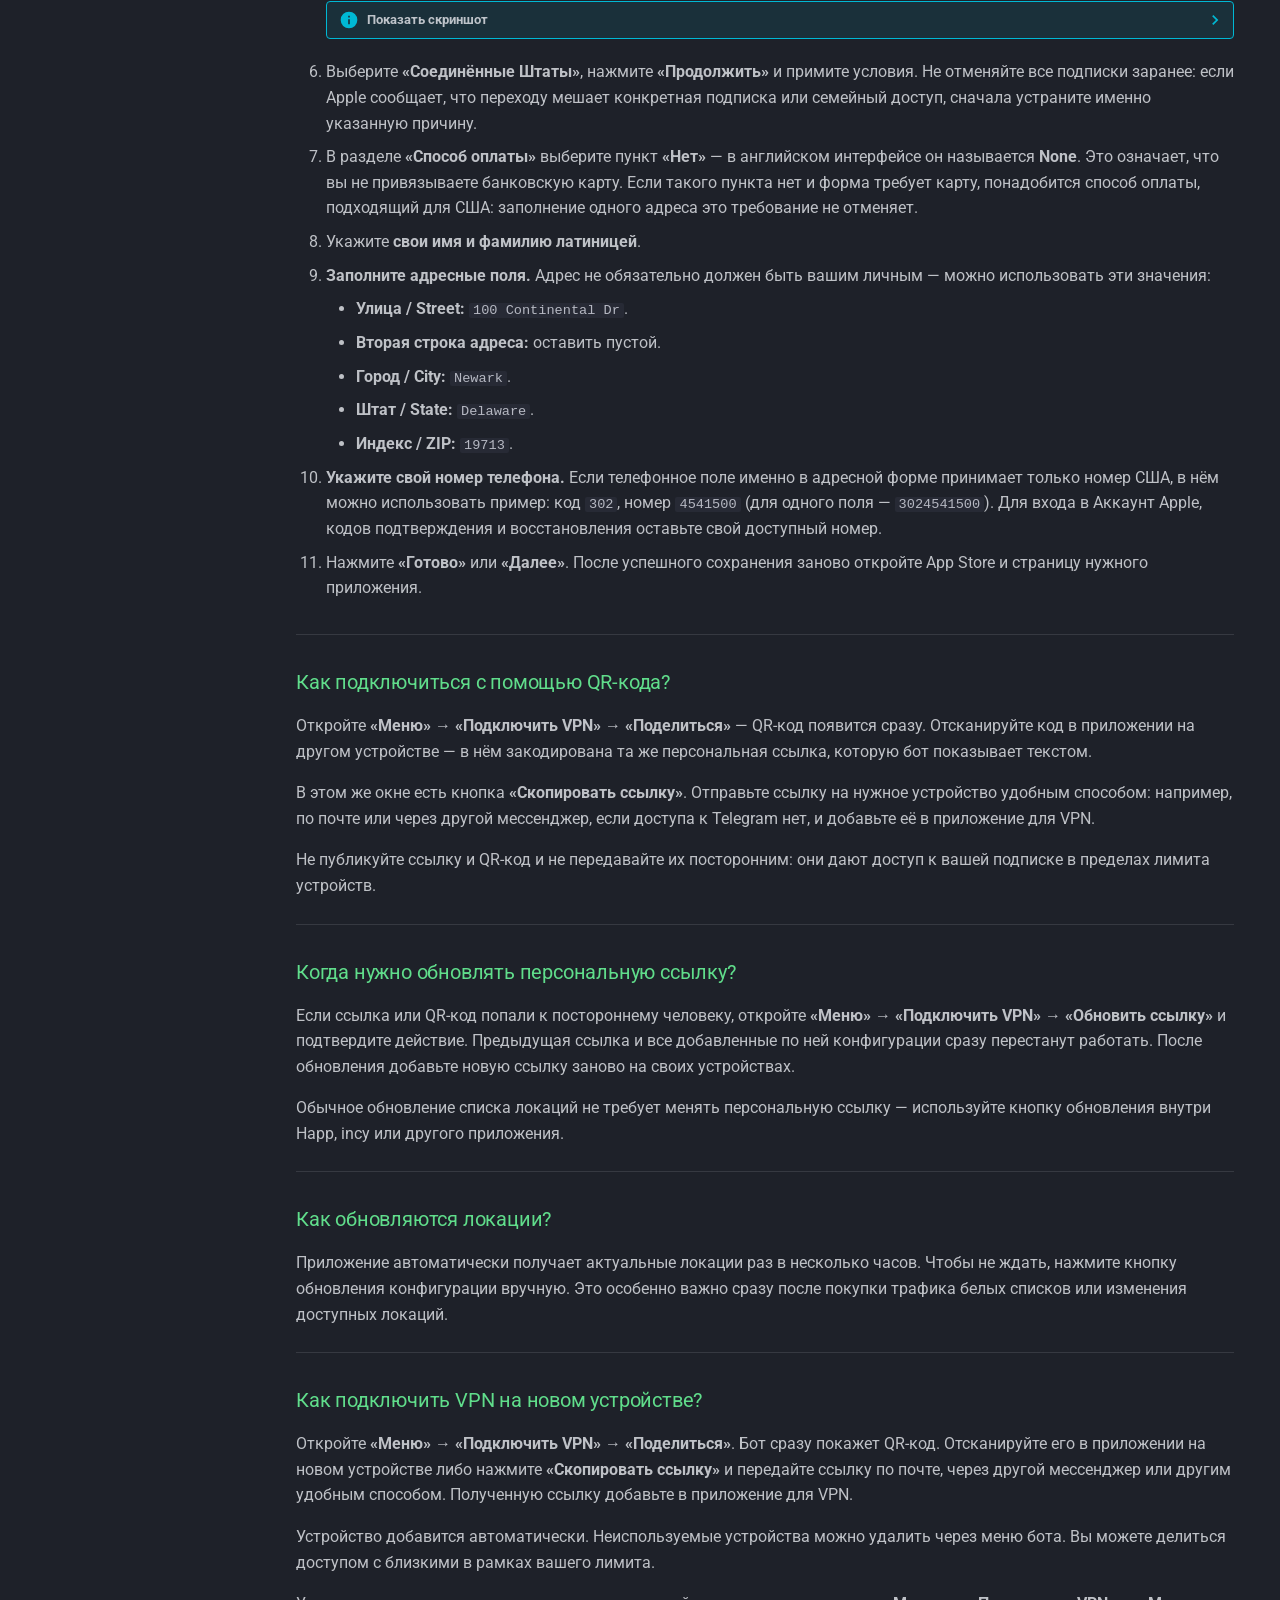
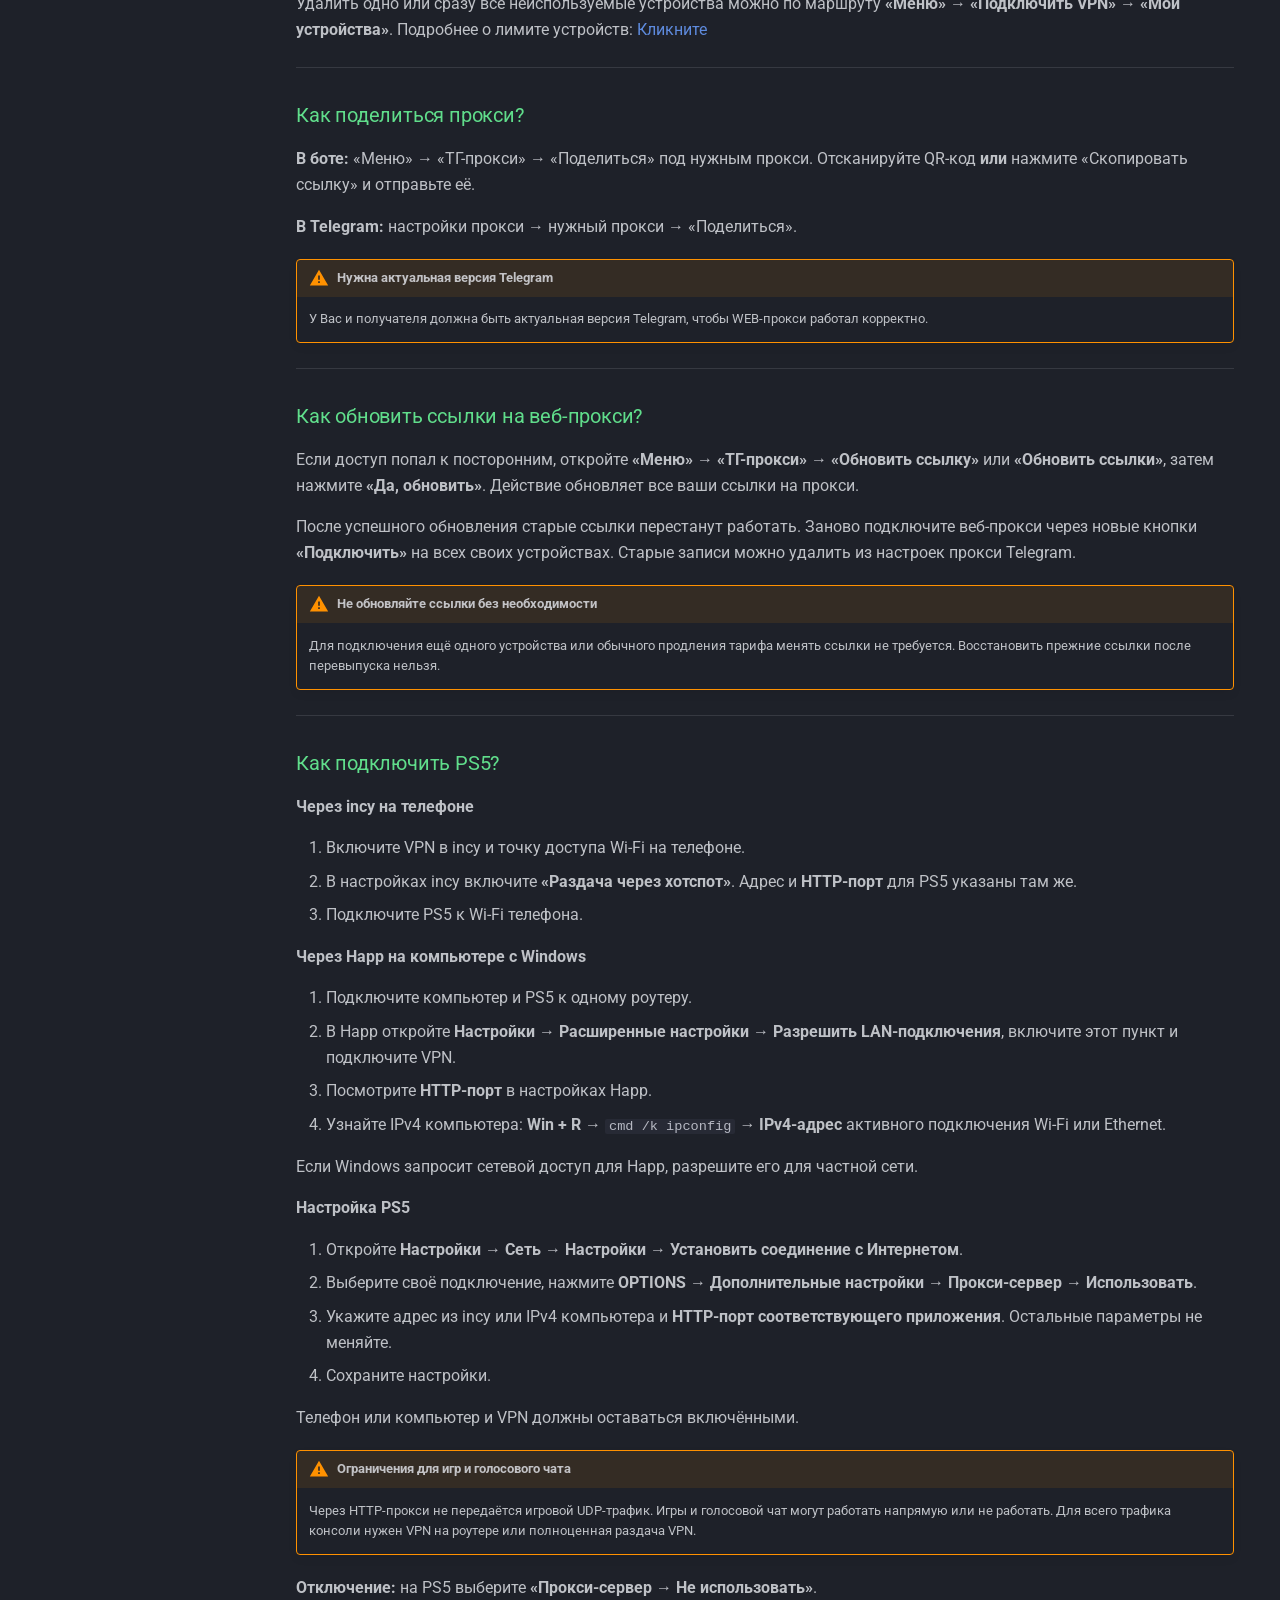
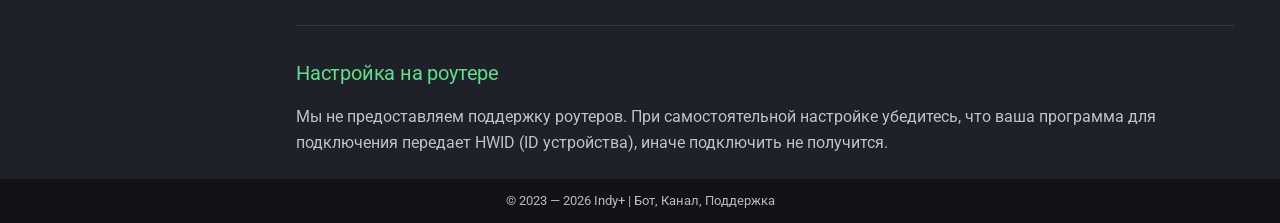
==== commit 0c89738c: "Deployed c0a2bb5 with MkDocs version: 1.6.1" ====
--- a/connection/index.html
+++ b/connection/index.html
@@ -660,9 +660,8 @@
 <ol>
 <li>Нажмите <strong>«Меню»</strong> в нижней клавиатуре Telegram.</li>
 <li>Выберите <strong>«Подключить VPN»</strong>.</li>
-<li>Скопируйте персональную ссылку, которую покажет бот.</li>
-<li>Установите Happ или incy и добавьте ссылку в приложение с помощью кнопки вставки.</li>
-<li>Выберите подходящую локацию и включите VPN.</li>
+<li>Нажмите <strong>«Подключить»</strong> и следуйте шагам на странице подписки.</li>
+<li>Для ручной настройки скопируйте персональную ссылку из бота и добавьте её в приложение. Выберите локацию и включите VPN.</li>
 </ol>
 <p>Ссылки на приложения для каждой платформы собраны здесь: <a href="../general/#apps">Кликните</a>.</p>
 <hr>
@@ -676,9 +675,10 @@
 <p>Подойдёт любой современный V2Ray-клиент, умеющий передавать HWID (ID устройства).</p>
 <p><span id="proxy-tun"></span>
 Проверка режимов Proxy/TUN на компьютере — в <a href="../troubleshooting/#vpn-not-working">алгоритме решения проблем</a>.</p>
-<p>Например, Happ или incy. Ссылки на скачивание здесь: <a href="../general/#apps">Кликните</a></p>
+<p><a href="../general/#apps">Ссылки на приложения для разных устройств</a>.</p>
 <hr>
 <h3 id="app-store-region">Как сменить регион App Store на iPhone и iPad?</h3>
+<p>У разработчиков Happ есть <a href="https://happ.info/ru/apple-region/">инструкция по смене региона со скриншотами и видео</a>. В ней показан переход на Казахстан или Беларусь.</p>
 <ol>
 <li>
 <p><strong>Заранее скачайте и обновите нужные российские приложения</strong>, в том числе банковские. В зарубежном App Store части из них может не быть, поэтому после удаления или на новом устройстве скачать их заново может не получиться.</p>
@@ -854,7 +854,7 @@
     
       
       
-      <script id="__config" type="application/json">{"annotate": null, "base": "..", "features": ["navigation.tabs", "navigation.sections", "search.suggest", "search.highlight", "toc.integrate", "navigation.instant", "navigation.instant.prefetch"], "search": "../assets/javascripts/workers/search.2c215733.min.js", "tags": null, "translations": {"clipboard.copied": "\u0421\u043a\u043e\u043f\u0438\u0440\u043e\u0432\u0430\u043d\u043e \u0432 \u0431\u0443\u0444\u0435\u0440", "clipboard.copy": "\u041a\u043e\u043f\u0438\u0440\u043e\u0432\u0430\u0442\u044c \u0432 \u0431\u0443\u0444\u0435\u0440", "search.result.more.one": "\u0415\u0449\u0451 1 \u043d\u0430 \u044d\u0442\u043e\u0439 \u0441\u0442\u0440\u0430\u043d\u0438\u0446\u0435", "search.result.more.other": "\u0415\u0449\u0451 # \u043d\u0430 \u044d\u0442\u043e\u0439 \u0441\u0442\u0440\u0430\u043d\u0438\u0446\u0435", "search.result.none": "\u0421\u043e\u0432\u043f\u0430\u0434\u0435\u043d\u0438\u0439 \u043d\u0435 \u043d\u0430\u0439\u0434\u0435\u043d\u043e", "search.result.one": "\u041d\u0430\u0439\u0434\u0435\u043d\u043e 1 \u0441\u043e\u0432\u043f\u0430\u0434\u0435\u043d\u0438\u0435", "search.result.other": "\u041d\u0430\u0439\u0434\u0435\u043d\u043e \u0441\u043e\u0432\u043f\u0430\u0434\u0435\u043d\u0438\u0439: #", "search.result.placeholder": "\u041d\u0430\u0447\u043d\u0438\u0442\u0435 \u043f\u0435\u0447\u0430\u0442\u0430\u0442\u044c \u0434\u043b\u044f \u043f\u043e\u0438\u0441\u043a\u0430", "search.result.term.missing": "\u041e\u0442\u0441\u0443\u0442\u0441\u0442\u0432\u0443\u0435\u0442", "select.version": "\u0412\u044b\u0431\u0435\u0440\u0438\u0442\u0435 \u0432\u0435\u0440\u0441\u0438\u044e"}, "version": null}</script>
+      <script id="__config" type="application/json">{"annotate": null, "base": "..", "features": ["navigation.tabs", "navigation.sections", "search.suggest", "toc.integrate", "navigation.instant", "navigation.instant.prefetch"], "search": "../assets/javascripts/workers/search.2c215733.min.js", "tags": null, "translations": {"clipboard.copied": "\u0421\u043a\u043e\u043f\u0438\u0440\u043e\u0432\u0430\u043d\u043e \u0432 \u0431\u0443\u0444\u0435\u0440", "clipboard.copy": "\u041a\u043e\u043f\u0438\u0440\u043e\u0432\u0430\u0442\u044c \u0432 \u0431\u0443\u0444\u0435\u0440", "search.result.more.one": "\u0415\u0449\u0451 1 \u043d\u0430 \u044d\u0442\u043e\u0439 \u0441\u0442\u0440\u0430\u043d\u0438\u0446\u0435", "search.result.more.other": "\u0415\u0449\u0451 # \u043d\u0430 \u044d\u0442\u043e\u0439 \u0441\u0442\u0440\u0430\u043d\u0438\u0446\u0435", "search.result.none": "\u0421\u043e\u0432\u043f\u0430\u0434\u0435\u043d\u0438\u0439 \u043d\u0435 \u043d\u0430\u0439\u0434\u0435\u043d\u043e", "search.result.one": "\u041d\u0430\u0439\u0434\u0435\u043d\u043e 1 \u0441\u043e\u0432\u043f\u0430\u0434\u0435\u043d\u0438\u0435", "search.result.other": "\u041d\u0430\u0439\u0434\u0435\u043d\u043e \u0441\u043e\u0432\u043f\u0430\u0434\u0435\u043d\u0438\u0439: #", "search.result.placeholder": "\u041d\u0430\u0447\u043d\u0438\u0442\u0435 \u043f\u0435\u0447\u0430\u0442\u0430\u0442\u044c \u0434\u043b\u044f \u043f\u043e\u0438\u0441\u043a\u0430", "search.result.term.missing": "\u041e\u0442\u0441\u0443\u0442\u0441\u0442\u0432\u0443\u0435\u0442", "select.version": "\u0412\u044b\u0431\u0435\u0440\u0438\u0442\u0435 \u0432\u0435\u0440\u0441\u0438\u044e"}, "version": null}</script>
     
     
       <script src="../assets/javascripts/bundle.d7400e89.min.js"></script>
